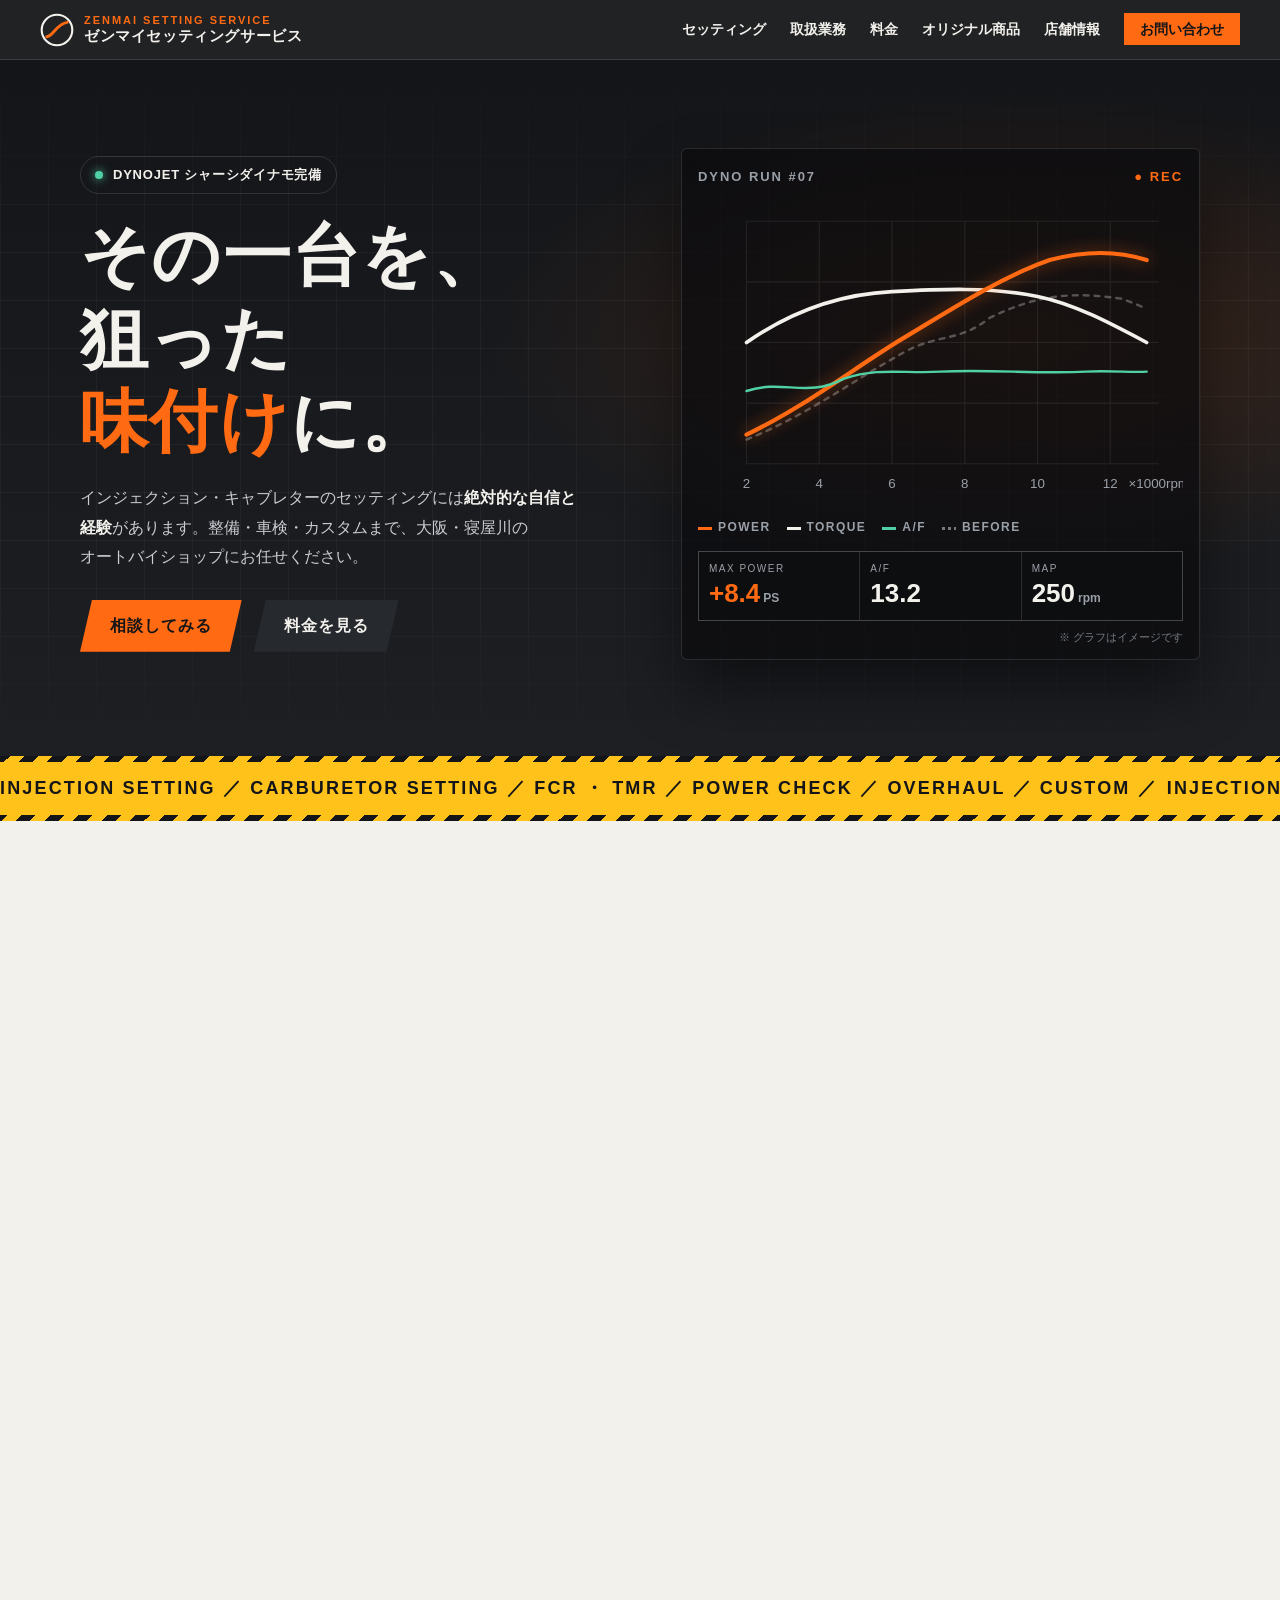
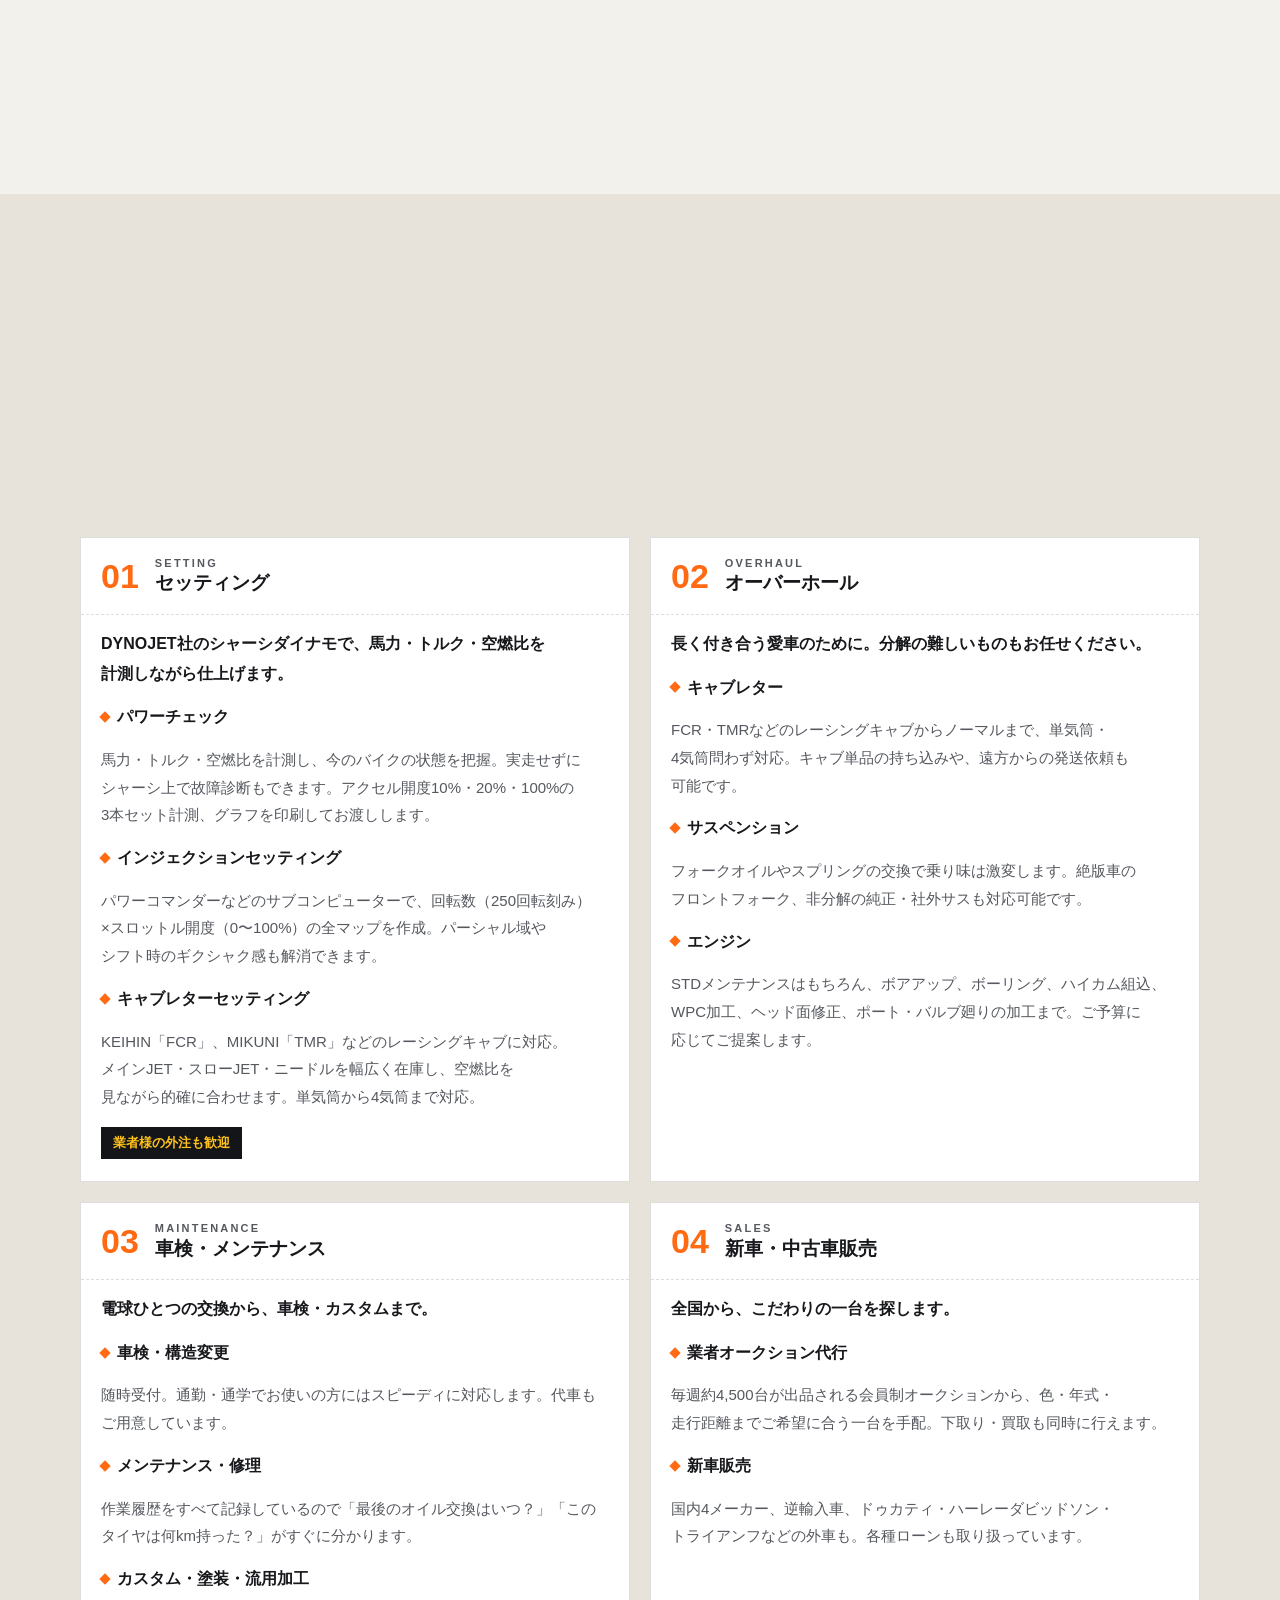
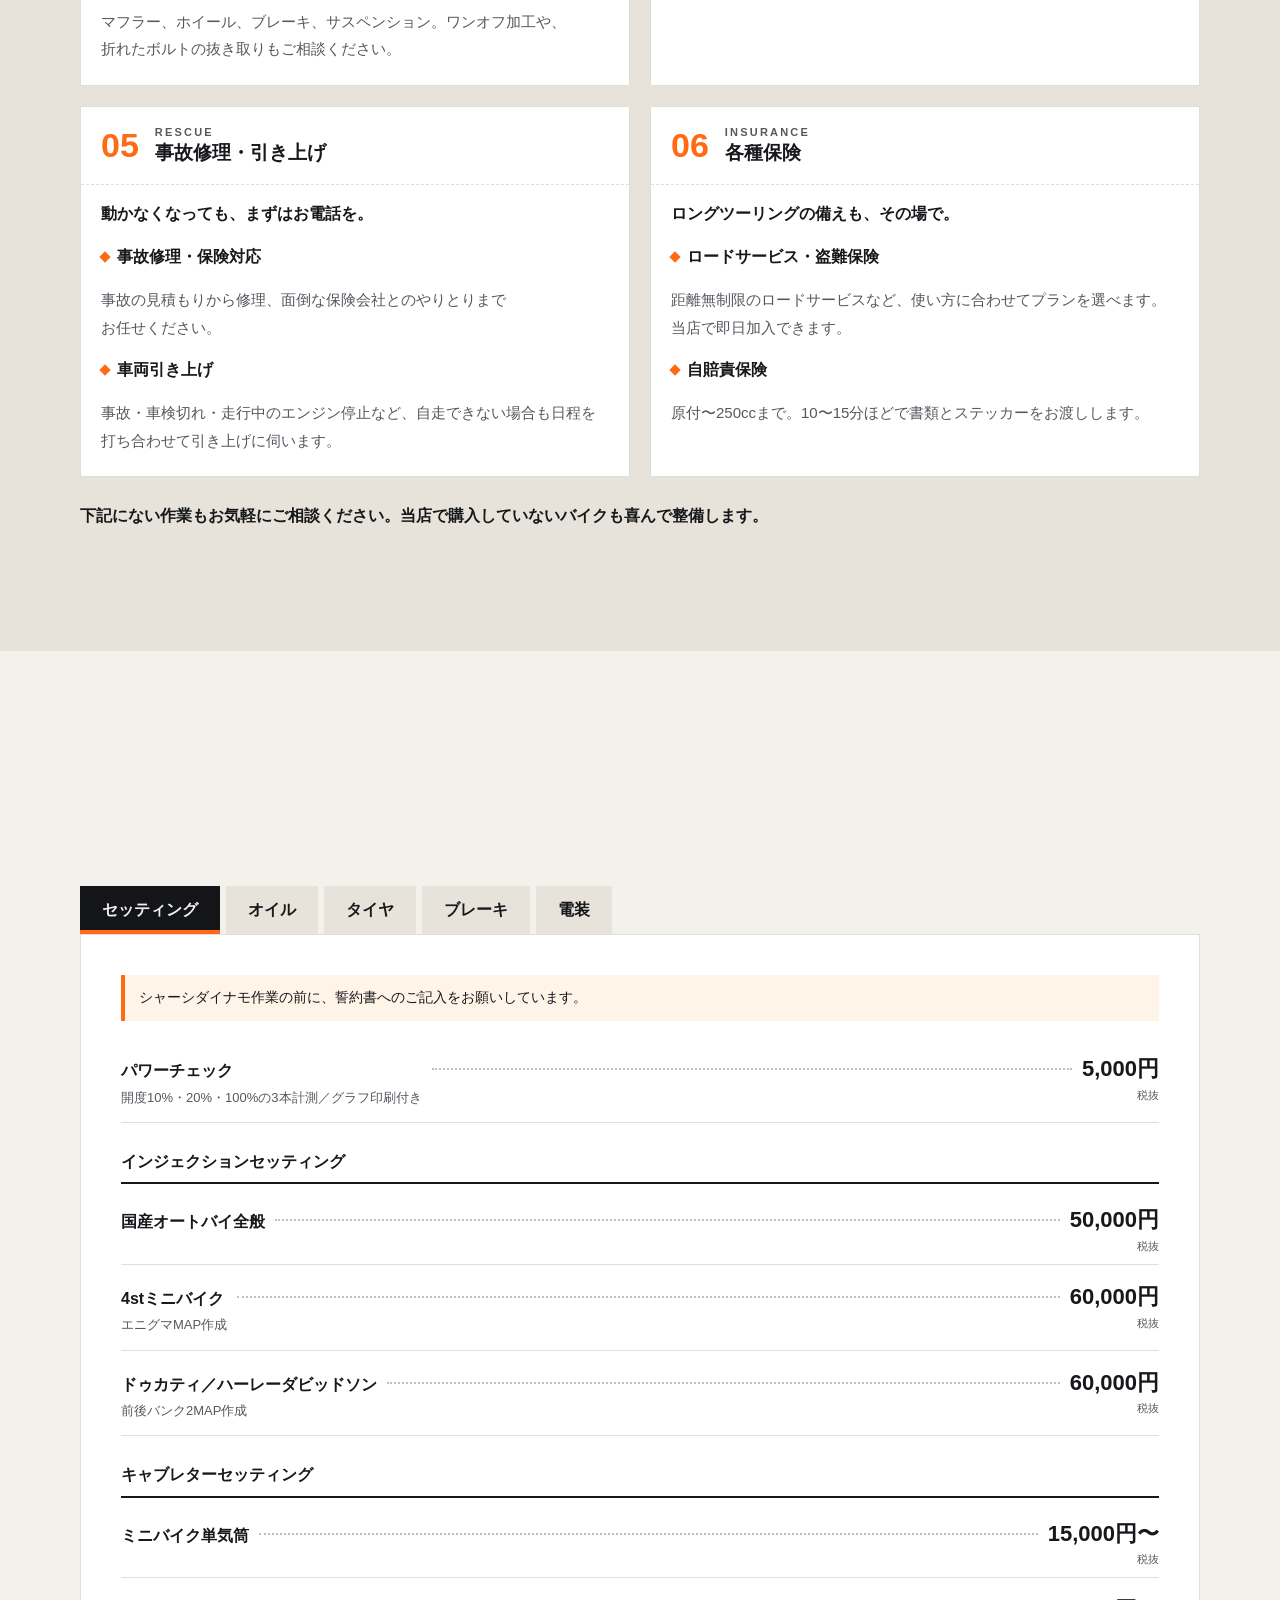
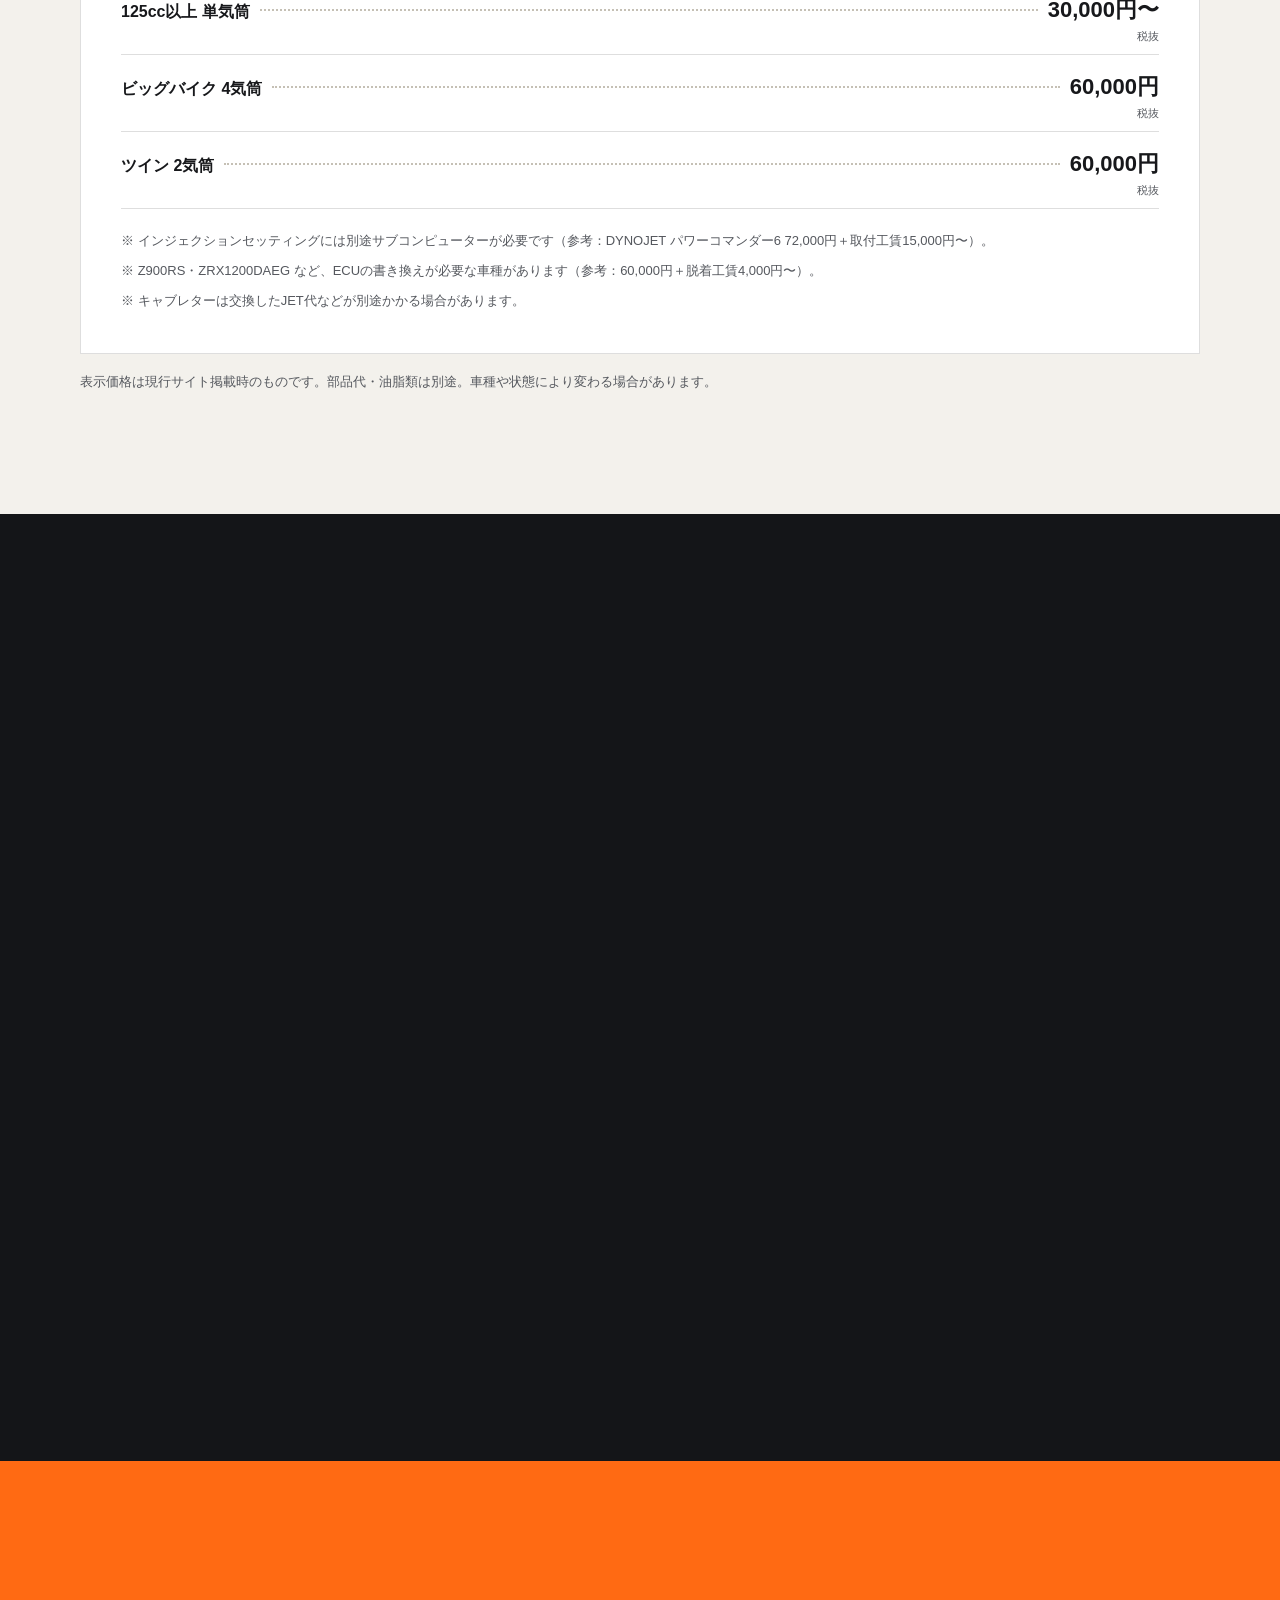
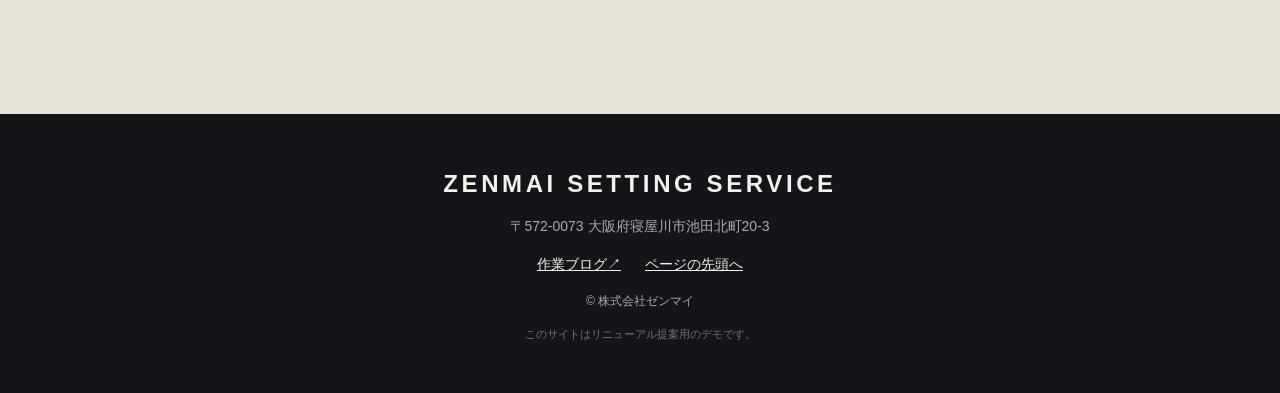
==== bike-setting-service/index.html @ 163850b9 "バイクセッティングサービス（デモ）を公開、Works に追加" ====
<!doctype html>
<html lang="ja">
<head>
<meta charset="utf-8">
<meta name="viewport" content="width=device-width, initial-scale=1, viewport-fit=cover">
<meta http-equiv="Content-Security-Policy" content="default-src 'none'; script-src 'self'; style-src 'self' https://fonts.googleapis.com; font-src https://fonts.gstatic.com; img-src 'self' data:; connect-src 'self'; base-uri 'none'; form-action 'none'">
<meta name="referrer" content="strict-origin-when-cross-origin">
<meta name="robots" content="noindex, nofollow">
<meta name="theme-color" content="#141518">
<title>ゼンマイセッティングサービス｜バイクのセッティング・整備・カスタム</title>
<meta name="description" content="大阪・寝屋川のオートバイショップ。DYNOJETシャーシダイナモ完備、インジェクション・キャブレターセッティングならお任せください。">
<meta property="og:title" content="ゼンマイセッティングサービス">
<meta property="og:description" content="その一台を、狙った味付けに。インジェクション・キャブレターセッティング、整備、カスタム。">
<meta property="og:type" content="website">
<link rel="icon" href="data:image/svg+xml,%3Csvg xmlns='http://www.w3.org/2000/svg' viewBox='0 0 32 32'%3E%3Crect width='32' height='32' rx='6' fill='%23141518'/%3E%3Cpath d='M6 24 C12 23 15 10 26 8' fill='none' stroke='%23ff6a13' stroke-width='3.5' stroke-linecap='round'/%3E%3C/svg%3E">
<link rel="preconnect" href="https://fonts.googleapis.com">
<link rel="preconnect" href="https://fonts.gstatic.com" crossorigin>
<link href="https://fonts.googleapis.com/css2?family=Noto+Sans+JP:wght@400;700;900&family=Saira+Condensed:wght@500;700;800&display=swap" rel="stylesheet">
<link rel="stylesheet" href="css/tokens.css">
<link rel="stylesheet" href="css/style.css">
<script type="module" src="js/app.js"></script>
</head>
<body>

<a class="skip" href="#main">本文へ移動</a>

<nav class="nav" id="nav">
  <a href="#top" class="nav-logo">
    <svg viewBox="0 0 40 40" aria-hidden="true"><circle cx="20" cy="20" r="18" fill="none" stroke="currentColor" stroke-width="2.5"/><path d="M8 28 C16 27 19 13 32 11" fill="none" stroke="#ff6a13" stroke-width="3.5" stroke-linecap="round"/></svg>
    <span><small data-bind="nameEn">ZENMAI SETTING SERVICE</small><b data-bind="name">ゼンマイセッティングサービス</b></span>
  </a>
  <button class="nav-toggle" id="nav-toggle" type="button" aria-label="メニューを開く" aria-expanded="false" aria-controls="nav-menu"><span></span></button>
  <ul id="nav-menu">
    <li><a href="#setting">セッティング</a></li>
    <li><a href="#service">取扱業務</a></li>
    <li><a href="#price">料金</a></li>
    <li><a href="#original">オリジナル商品</a></li>
    <li><a href="#access">店舗情報</a></li>
    <li><a href="#contact" class="nav-cta">お問い合わせ</a></li>
  </ul>
</nav>

<header class="hero" id="top">
  <div class="hero-grid wrap">
    <div class="hero-copy">
      <p class="hero-kicker"><span class="dot" aria-hidden="true"></span>DYNOJET シャーシダイナモ完備</p>
      <h1><span>その一台を、</span><span>狙った<em>味付け</em>に。</span></h1>
      <p class="hero-lead">インジェクション・キャブレターのセッティングには<b>絶対的な自信と経験</b>があります。整備・車検・カスタムまで、<span data-bind="area">大阪・寝屋川</span>のオートバイショップにお任せください。</p>
      <div class="hero-actions">
        <a class="btn btn-primary" href="#contact">相談してみる</a>
        <a class="btn btn-ghost" href="#price">料金を見る</a>
      </div>
    </div>

    <figure class="dyno" aria-label="シャーシダイナモの計測グラフ（イメージ）">
      <div class="dyno-head">
        <span>DYNO RUN #07</span><span class="rec">● REC</span>
      </div>
      <svg viewBox="0 0 400 260" class="dyno-chart" aria-hidden="true">
        <g class="dyno-grid">
          <path d="M40 20 V220 M100 20 V220 M160 20 V220 M220 20 V220 M280 20 V220 M340 20 V220 M40 220 H380 M40 170 H380 M40 120 H380 M40 70 H380 M40 20 H380"/>
        </g>
        <g class="dyno-axis">
          <text x="40" y="240">2</text><text x="100" y="240">4</text><text x="160" y="240">6</text><text x="220" y="240">8</text><text x="280" y="240">10</text><text x="340" y="240">12</text>
          <text x="380" y="240" text-anchor="end">×1000rpm</text>
        </g>
        <path class="curve before" d="M40 200 C90 180 130 150 170 128 C200 112 215 120 240 100 C280 80 310 78 350 84 L370 92"/>
        <path class="curve torque" d="M40 120 C80 92 120 80 160 78 C200 76 240 74 280 82 C310 88 340 104 370 120"/>
        <path class="curve power" d="M40 196 C90 172 130 140 170 116 C210 92 250 66 290 52 C320 44 345 44 370 52"/>
        <path class="curve afr" d="M40 160 C70 150 90 166 120 150 C150 140 170 146 200 144 C240 142 280 146 320 144 C340 143 360 145 370 144"/>
      </svg>
      <figcaption class="dyno-legend">
        <span class="l-power">POWER</span><span class="l-torque">TORQUE</span><span class="l-afr">A/F</span><span class="l-before">BEFORE</span>
      </figcaption>
      <div class="dyno-read">
        <div><small>MAX POWER</small><b>+8.4<i>PS</i></b></div>
        <div><small>A/F</small><b>13.2</b></div>
        <div><small>MAP</small><b>250<i>rpm</i></b></div>
      </div>
      <p class="dyno-cap">※ グラフはイメージです</p>
    </figure>
  </div>
</header>

<div class="ticker" aria-hidden="true">
  <div class="ticker-track">
    <span>INJECTION SETTING ／ CARBURETOR SETTING ／ FCR ・ TMR ／ POWER CHECK ／ OVERHAUL ／ CUSTOM ／ </span><span>INJECTION SETTING ／ CARBURETOR SETTING ／ FCR ・ TMR ／ POWER CHECK ／ OVERHAUL ／ CUSTOM ／ </span>
  </div>
</div>

<main id="main">

<section class="setting" id="setting">
  <div class="wrap">
    <div class="sec-head reveal"><span class="en">SETTING</span><h2>どんな味付けにも、細かく。</h2></div>
    <p class="sec-lead reveal">マフラーを替えた、走る場所が変わった、なんとなく乗りにくい。<br class="pc">そのモヤモヤを、ダイナモで数値にしてから仕上げます。</p>
    <ol class="usecase">
      <li class="reveal"><span class="uc-no">A</span><h3>サーキット走行仕様</h3><p>上までキッチリ回る、攻めたセッティング。走行会デビューの相談も歓迎です。</p></li>
      <li class="reveal"><span class="uc-no">B</span><h3>マイルドな街乗り仕様</h3><p>パーシャル域のギクシャク感やシフト時のショックを抑えて、毎日乗りやすく。</p></li>
      <li class="reveal"><span class="uc-no">C</span><h3>フルエキ装着後の違和感解消</h3><p>燃調が薄いまま走ると水温上昇の原因にも。交換後こそ合わせておきたいポイントです。</p></li>
    </ol>

    <div class="trouble reveal">
      <h3>こんなお悩み、ありませんか？</h3>
      <ul>
        <li>他店で断られてしまった、ややこしい作業</li>
        <li>原因不明の不調で、もう手に負えない</li>
        <li>サーキット走行会に参加してみたい</li>
        <li>ツーリングであちこち旅したい！</li>
      </ul>
      <p>ベテランから初心者、女性ライダーまで丁寧にご説明します。<b>一見さんも二見さんも大歓迎。</b></p>
    </div>
  </div>
</section>

<section class="service" id="service">
  <div class="wrap">
    <div class="sec-head reveal"><span class="en">SERVICE</span><h2>取扱業務</h2></div>
    <p class="sec-lead reveal">タイヤ・オイル・チェーン交換の軽整備から、エンジンオーバーホールまで。<br class="pc">バイクの作業なら、なんでもOK。</p>
    <div data-module="services"></div>
  </div>
</section>

<section class="price" id="price">
  <div class="wrap">
    <div class="sec-head reveal"><span class="en">PRICE</span><h2>料金</h2></div>
    <div data-module="price"></div>
  </div>
</section>

<section class="original" id="original">
  <div class="wrap original-grid">
    <div class="rotor reveal" aria-hidden="true">
      <svg viewBox="0 0 300 300">
        <defs>
          <radialGradient id="disc" cx="50%" cy="50%" r="50%">
            <stop offset=".55" stop-color="#9aa0a8"/><stop offset=".8" stop-color="#d9dde2"/><stop offset="1" stop-color="#7d838b"/>
          </radialGradient>
        </defs>
        <circle cx="150" cy="150" r="140" fill="url(#disc)"/>
        <circle cx="150" cy="150" r="88" fill="#202328" stroke="#3a3e45" stroke-width="2"/>
        <circle cx="150" cy="150" r="30" fill="#141518" stroke="#3a3e45" stroke-width="2"/>
        <g class="pins" fill="#ff6a13" stroke="#141518" stroke-width="2">
          <circle cx="150" cy="56" r="9"/><circle cx="216.5" cy="83.5" r="9"/><circle cx="244" cy="150" r="9"/><circle cx="216.5" cy="216.5" r="9"/>
          <circle cx="150" cy="244" r="9"/><circle cx="83.5" cy="216.5" r="9"/><circle cx="56" cy="150" r="9"/><circle cx="83.5" cy="83.5" r="9"/>
        </g>
        <g fill="#141518" opacity=".55">
          <circle cx="150" cy="96" r="6"/><circle cx="204" cy="150" r="6"/><circle cx="150" cy="204" r="6"/><circle cx="96" cy="150" r="6"/>
        </g>
        <g fill="#2a2d33"><circle cx="253.1" cy="163.6" r="4.2"/><circle cx="272.9" cy="166.2" r="4.2"/><circle cx="249.8" cy="191.3" r="4.2"/><circle cx="268.3" cy="199.0" r="4.2"/><circle cx="232.5" cy="213.3" r="4.2"/><circle cx="248.4" cy="225.5" r="4.2"/><circle cx="215.7" cy="235.7" r="4.2"/><circle cx="227.9" cy="251.5" r="4.2"/><circle cx="189.8" cy="246.1" r="4.2"/><circle cx="197.5" cy="264.6" r="4.2"/><circle cx="164.1" cy="257.1" r="4.2"/><circle cx="166.7" cy="276.9" r="4.2"/><circle cx="136.4" cy="253.1" r="4.2"/><circle cx="133.8" cy="272.9" r="4.2"/><circle cx="108.7" cy="249.8" r="4.2"/><circle cx="101.0" cy="268.3" r="4.2"/><circle cx="86.7" cy="232.5" r="4.2"/><circle cx="74.5" cy="248.4" r="4.2"/><circle cx="64.3" cy="215.7" r="4.2"/><circle cx="48.5" cy="227.9" r="4.2"/><circle cx="53.9" cy="189.8" r="4.2"/><circle cx="35.4" cy="197.5" r="4.2"/><circle cx="42.9" cy="164.1" r="4.2"/><circle cx="23.1" cy="166.7" r="4.2"/><circle cx="46.9" cy="136.4" r="4.2"/><circle cx="27.1" cy="133.8" r="4.2"/><circle cx="50.2" cy="108.7" r="4.2"/><circle cx="31.7" cy="101.0" r="4.2"/><circle cx="67.5" cy="86.7" r="4.2"/><circle cx="51.6" cy="74.5" r="4.2"/><circle cx="84.3" cy="64.3" r="4.2"/><circle cx="72.1" cy="48.5" r="4.2"/><circle cx="110.2" cy="53.9" r="4.2"/><circle cx="102.5" cy="35.4" r="4.2"/><circle cx="135.9" cy="42.9" r="4.2"/><circle cx="133.3" cy="23.1" r="4.2"/><circle cx="163.6" cy="46.9" r="4.2"/><circle cx="166.2" cy="27.1" r="4.2"/><circle cx="191.3" cy="50.2" r="4.2"/><circle cx="199.0" cy="31.7" r="4.2"/><circle cx="213.3" cy="67.5" r="4.2"/><circle cx="225.5" cy="51.6" r="4.2"/><circle cx="235.7" cy="84.3" r="4.2"/><circle cx="251.5" cy="72.1" r="4.2"/><circle cx="246.1" cy="110.2" r="4.2"/><circle cx="264.6" cy="102.5" r="4.2"/><circle cx="257.1" cy="135.9" r="4.2"/><circle cx="276.9" cy="133.3" r="4.2"/></g>
        <g stroke="#6f757d" stroke-width="2.5" fill="none" stroke-linecap="round" opacity=".8"><path d="M150 14 q14 12 10 28" transform="rotate(0 150 150)"/><path d="M150 14 q14 12 10 28" transform="rotate(30 150 150)"/><path d="M150 14 q14 12 10 28" transform="rotate(60 150 150)"/><path d="M150 14 q14 12 10 28" transform="rotate(90 150 150)"/><path d="M150 14 q14 12 10 28" transform="rotate(120 150 150)"/><path d="M150 14 q14 12 10 28" transform="rotate(150 150 150)"/><path d="M150 14 q14 12 10 28" transform="rotate(180 150 150)"/><path d="M150 14 q14 12 10 28" transform="rotate(210 150 150)"/><path d="M150 14 q14 12 10 28" transform="rotate(240 150 150)"/><path d="M150 14 q14 12 10 28" transform="rotate(270 150 150)"/><path d="M150 14 q14 12 10 28" transform="rotate(300 150 150)"/><path d="M150 14 q14 12 10 28" transform="rotate(330 150 150)"/></g>
      </svg>
    </div>
    <div class="original-text reveal">
      <div class="sec-head left"><span class="en">ORIGINAL</span><h2>オリジナル商品</h2></div>
      <h3>サンスター プレミアムレーシング<br>ディスクローター × ゼンマイ</h3>
      <p>大人気のサンスター プレミアムレーシングディスクのフローティングピンに、当店のロゴをデザインしたオリジナル仕様。足元のおしゃれにワンポイントいかがですか。</p>
      <dl class="spec spec-compact">
        <div><dt>仕様</dt><dd>ホール＆スリット／320φ／インナーMタイプ／セミフローティング／5mm厚</dd></div>
        <div><dt>価格</dt><dd><b class="num">46,500円</b><small>税抜／1枚・ピン：ブラック（白文字 or 赤文字）</small></dd></div>
        <div><dt>カラー</dt><dd>レッド・ゴールド・グリーン（白文字）は＋3,000円（税抜）／1枚</dd></div>
        <div><dt>対応車種</dt><dd>ZRX1200R／ゼファー1100／ゼファー750／GPZ900R（320φ・310φ）、ZRX1200DAEG（310φ）</dd></div>
      </dl>
      <p class="small">その他の車種・カラーも製作可能です。当店はサンスター販売元「国美コマース」様の正規代理店です。</p>
    </div>
  </div>
</section>

<section class="stock">
  <div class="wrap stock-inner reveal">
    <div>
      <span class="en">BIKES FOR SALE</span>
      <h2>販売車両</h2>
      <p>在庫車両はGooBikeに掲載しています。業者オークション代行で、全国からお探しすることもできます。</p>
    </div>
    <a class="btn btn-primary" data-bind-href="stockUrl" href="https://www.goobike.com/shop/client_8710031/showroom.html" target="_blank" rel="noopener">在庫車両を見る<span class="ext" aria-label="（別サイト）">↗</span></a>
  </div>
</section>

<section class="contact" id="contact">
  <div class="wrap">
    <div class="sec-head reveal"><span class="en">CONTACT</span><h2>お問い合わせ</h2></div>
    <p class="sec-lead reveal">お急ぎの方はお電話がスムーズです。<br class="pc">LINEならそのまま内容を送っていただいてOKです。</p>
    <div class="contact-grid">
      <a class="contact-card tel reveal" data-bind-href="tel" href="tel:0728132007">
        <span class="cc-label">電話で相談</span>
        <b class="num" data-bind="tel">072-813-2007</b>
        <span class="cc-sub"><span data-bind="hours">11:00 – 20:00</span>／<span data-bind="holiday">毎週木曜日</span>定休</span>
      </a>
      <a class="contact-card line reveal" data-bind-href="lineUrl" href="https://line.me/R/ti/p/@ruj8346n" target="_blank" rel="noopener">
        <span class="cc-label">LINEで相談</span>
        <b class="num" data-bind="lineId">@ruj8346n</b>
        <span class="cc-sub">友だち追加してメッセージを送信</span>
      </a>
    </div>
    <p class="contact-note reveal">※ 車両の引き上げやダイナモ運転中など、電話に出られないことがあります。お手数ですが時間をおいて再度おかけいただくか、LINEでご連絡ください。</p>
  </div>
</section>

<section class="access" id="access">
  <div class="wrap access-grid">
    <div class="reveal">
      <div class="sec-head left"><span class="en">ACCESS</span><h2>店舗情報</h2></div>
      <div data-module="access"></div>
    </div>
    <a class="map reveal" data-bind-href="mapUrl" href="https://www.google.com/maps/search/?api=1&amp;query=34.7802021,135.6144312" target="_blank" rel="noopener">
      <svg viewBox="0 0 400 300" aria-hidden="true" preserveAspectRatio="xMidYMid slice">
        <rect width="400" height="300" fill="#1d1f23"/>
        <g stroke="#2c2f35" stroke-width="14" fill="none">
          <path d="M-10 90 H410"/><path d="M-10 210 H410"/><path d="M120 -10 V310"/><path d="M300 -10 V310"/>
        </g>
        <path d="M-10 260 C120 230 220 120 410 60" stroke="#3a3e45" stroke-width="22" fill="none"/>
        <g transform="translate(205 150)">
          <circle r="30" fill="#ff6a13" opacity=".18"/>
          <path d="M0 -26 C-14 -26 -22 -16 -22 -4 C-22 12 0 30 0 30 C0 30 22 12 22 -4 C22 -16 14 -26 0 -26 Z" fill="#ff6a13"/>
          <circle cy="-5" r="8" fill="#141518"/>
        </g>
      </svg>
      <span class="map-label">Googleマップで開く<span class="ext" aria-hidden="true">↗</span></span>
    </a>
  </div>
</section>

</main>

<footer>
  <div class="foot-logo" data-bind="nameEn">ZENMAI SETTING SERVICE</div>
  <p><span data-bind="zip">〒572-0073</span> <span data-bind="address">大阪府寝屋川市池田北町20-3</span></p>
  <p class="foot-links"><a data-bind-href="blogUrl" href="http://zenmaiss.blog.fc2.com/" target="_blank" rel="noopener">作業ブログ↗</a><a href="#top">ページの先頭へ</a></p>
  <p class="copy">© <span data-bind="company">株式会社ゼンマイ</span></p>
  <p class="demo">このサイトはリニューアル提案用のデモです。</p>
</footer>

<div class="callbar" aria-label="すぐに連絡">
  <a data-bind-href="tel" href="tel:0728132007"><svg viewBox="0 0 24 24" aria-hidden="true"><path d="M6.6 10.8a15.2 15.2 0 0 0 6.6 6.6l2.2-2.2c.3-.3.7-.4 1-.2 1.1.4 2.3.6 3.6.6.6 0 1 .4 1 1V20c0 .6-.4 1-1 1A17 17 0 0 1 3 4c0-.6.4-1 1-1h3.5c.6 0 1 .4 1 1 0 1.3.2 2.5.6 3.6.1.3 0 .7-.2 1l-2.3 2.2z"/></svg>電話</a>
  <a data-bind-href="lineUrl" href="https://line.me/R/ti/p/@ruj8346n" target="_blank" rel="noopener"><svg viewBox="0 0 24 24" aria-hidden="true"><path d="M12 3C6.5 3 2 6.6 2 11c0 3.9 3.5 7.2 8.3 7.9.3.1.8.2.9.5.1.3.1.7 0 1l-.1.9c0 .3-.2 1 .9.5 1.1-.5 5.9-3.5 8-6C21.3 14.2 22 12.7 22 11c0-4.4-4.5-8-10-8z"/></svg>LINE</a>
  <a href="#access"><svg viewBox="0 0 24 24" aria-hidden="true"><path d="M12 2a7 7 0 0 0-7 7c0 5.2 7 13 7 13s7-7.8 7-13a7 7 0 0 0-7-7zm0 9.5a2.5 2.5 0 1 1 0-5 2.5 2.5 0 0 1 0 5z"/></svg>アクセス</a>
</div>

<noscript><link rel="stylesheet" href="css/noscript.css"><p class="noscript">取扱業務・料金・店舗情報の表示には JavaScript を有効にしてください。お問い合わせは 072-813-2007 まで。</p></noscript>
</body>
</html>
---- bike-setting-service/css/tokens.css ----
/* 色・フォントの定義。ここを変えるだけで全体の雰囲気を差し替えられる。 */
:root {
  --asphalt: #141518;    /* 背景（濃） */
  --steel: #1d1f23;
  --steel-2: #26292e;
  --steel-3: #34383e;
  --chrome: #9aa0a8;
  --paper: #f3f1ec;      /* 背景（淡） */
  --paper-2: #e7e3da;
  --ink: #17181b;
  --ink-soft: #55585e;
  --orange: #ff6a13;     /* シグナルオレンジ */
  --orange-deep: #d9500a;
  --yellow: #ffc21a;     /* ハザード */
  --afr: #4fd1a5;        /* 空燃比の線 */
  --line-green: #06c755;
  --line: rgba(255, 255, 255, .12);
  --line-dark: rgba(23, 24, 27, .14);

  --display: "Saira Condensed", "Noto Sans JP", sans-serif;
  --sans: "Noto Sans JP", "Hiragino Sans", "Yu Gothic", sans-serif;

  --gutter: clamp(16px, 4vw, 40px);
  --nav-h: 60px;
  --callbar-h: 64px;
}
---- bike-setting-service/css/style.css ----
/* ========== base ========== */
*, *::before, *::after { box-sizing: border-box; margin: 0; padding: 0; }
[hidden] { display: none !important; }
html { scroll-behavior: smooth; scroll-padding-top: calc(var(--nav-h) + 8px); -webkit-text-size-adjust: 100%; }
body {
  background: var(--paper);
  color: var(--ink);
  font-family: var(--sans);
  font-size: 16px;
  line-height: 1.85;
  word-break: auto-phrase;
  overflow-wrap: anywhere;
  -webkit-font-smoothing: antialiased;
  overflow-x: hidden;
}
a { color: inherit; }
svg { display: block; max-width: 100%; }
ul, ol { list-style: none; }
.wrap { max-width: 1120px; margin: 0 auto; }
section { padding: clamp(72px, 10vw, 120px) var(--gutter); }
.num { font-family: var(--display); font-weight: 700; letter-spacing: .02em; }
.small { font-size: 13px; color: var(--ink-soft); }
.ext { margin-left: 4px; font-size: .85em; }
br.pc { display: none; }
@media (min-width: 768px) { br.pc { display: inline; } }

.skip {
  position: absolute; left: 8px; top: -60px; z-index: 100;
  padding: 8px 14px; background: var(--orange); color: var(--asphalt); font-weight: 700;
}
.skip:focus { top: 8px; }
:focus-visible { outline: 3px solid var(--orange); outline-offset: 3px; }

.sec-head { margin-bottom: 20px; }
.sec-head .en {
  display: inline-flex; align-items: center; gap: 10px;
  font-family: var(--display); font-weight: 700; font-size: 15px; letter-spacing: .25em; color: var(--orange);
}
.sec-head .en::before { content: ""; width: 28px; height: 3px; background: currentColor; }
.sec-head h2 {
  margin-top: 6px;
  font-weight: 900; font-size: clamp(26px, 4.6vw, 42px); line-height: 1.35; letter-spacing: .04em;
}
.sec-lead { max-width: 640px; margin-bottom: clamp(32px, 5vw, 48px); color: var(--ink-soft); }

.btn {
  display: inline-flex; align-items: center; justify-content: center; gap: 6px;
  min-height: 52px; padding: 0 28px;
  font-weight: 700; letter-spacing: .06em; text-decoration: none;
  border: 2px solid transparent;
  clip-path: polygon(12px 0, 100% 0, calc(100% - 12px) 100%, 0 100%);
  transition: background .2s, color .2s, transform .2s;
}
.btn:active { transform: translateY(1px); }
.btn-primary { background: var(--orange); color: var(--asphalt); }
.btn-primary:hover { background: var(--yellow); }
.btn-ghost { background: var(--steel-2); color: var(--paper); }
.btn-ghost:hover { background: var(--steel-3); }

.reveal { opacity: 0; transform: translateY(20px); transition: opacity .7s ease, transform .7s ease; }
.reveal.in { opacity: 1; transform: none; }

/* ========== nav ========== */
.nav {
  position: sticky; top: 0; z-index: 50;
  display: flex; align-items: center; justify-content: space-between; gap: 16px;
  height: var(--nav-h); padding: 0 var(--gutter);
  background: rgba(20, 21, 24, .94); color: var(--paper);
  backdrop-filter: blur(8px);
  border-bottom: 1px solid var(--line);
  transition: box-shadow .3s;
}
.nav.scrolled { box-shadow: 0 6px 20px rgba(0, 0, 0, .35); }
.nav-logo { display: flex; align-items: center; gap: 10px; min-width: 0; text-decoration: none; }
.nav-logo svg { flex: none; width: 34px; height: 34px; }
.nav-logo span { display: flex; flex-direction: column; line-height: 1.2; min-width: 0; }
.nav-logo small { font-family: var(--display); font-weight: 700; font-size: 11px; letter-spacing: .18em; color: var(--orange); }
.nav-logo b { font-size: 15px; font-weight: 900; letter-spacing: .04em; white-space: nowrap; overflow: hidden; text-overflow: ellipsis; }
.nav ul { display: flex; align-items: center; gap: 24px; font-size: 14px; font-weight: 700; }
.nav ul a { text-decoration: none; transition: color .2s; }
.nav ul a:hover { color: var(--orange); }
.nav ul a.nav-cta { padding: 8px 16px; background: var(--orange); color: var(--asphalt); }
.nav ul a.nav-cta:hover { background: var(--yellow); color: var(--asphalt); }
.nav-toggle {
  display: none; position: relative; flex: none; width: 44px; height: 44px; margin-right: -10px;
  background: none; border: 0; cursor: pointer;
}
.nav-toggle span, .nav-toggle span::before, .nav-toggle span::after {
  position: absolute; left: 11px; width: 22px; height: 2px; background: var(--paper);
  transition: transform .25s, background .25s;
}
.nav-toggle span { top: 21px; }
.nav-toggle span::before, .nav-toggle span::after { content: ""; left: 0; }
.nav-toggle span::before { top: -7px; }
.nav-toggle span::after { top: 7px; }
.nav.open .nav-toggle span { background: transparent; }
.nav.open .nav-toggle span::before { transform: translateY(7px) rotate(45deg); }
.nav.open .nav-toggle span::after { transform: translateY(-7px) rotate(-45deg); }

@media (max-width: 959px) {
  .nav-toggle { display: block; }
  .nav ul {
    position: fixed; top: var(--nav-h); left: 0; right: 0;
    flex-direction: column; align-items: stretch; gap: 0;
    padding: 8px var(--gutter) 24px;
    background: var(--asphalt); border-bottom: 3px solid var(--orange);
    font-size: 16px;
    transform: translateY(-8px); opacity: 0; visibility: hidden;
    transition: opacity .2s, transform .2s, visibility .2s;
  }
  .nav.open ul { transform: none; opacity: 1; visibility: visible; }
  .nav ul li { border-bottom: 1px solid var(--line); }
  .nav ul a { display: block; padding: 14px 4px; }
  .nav ul li:last-child { border: 0; margin-top: 16px; }
  .nav ul a.nav-cta { text-align: center; padding: 14px; }
}

/* ========== hero ========== */
.hero {
  position: relative; overflow: hidden;
  padding: clamp(40px, 7vw, 88px) var(--gutter) clamp(56px, 8vw, 96px);
  background:
    radial-gradient(ellipse 60% 50% at 80% 40%, rgba(255, 106, 19, .16), transparent 70%),
    linear-gradient(var(--asphalt), var(--steel));
  color: var(--paper);
}
.hero::before {
  content: ""; position: absolute; inset: 0; pointer-events: none;
  background-image: linear-gradient(var(--line) 1px, transparent 1px), linear-gradient(90deg, var(--line) 1px, transparent 1px);
  background-size: 48px 48px; opacity: .35;
  mask-image: linear-gradient(transparent, #000 30%, #000 70%, transparent);
}
.hero-grid { position: relative; display: grid; gap: 40px; align-items: center; }
@media (min-width: 960px) { .hero-grid { grid-template-columns: 1.05fr 1fr; gap: 56px; } }

.hero-kicker {
  display: inline-flex; align-items: center; gap: 10px;
  padding: 6px 14px; border: 1px solid var(--line); border-radius: 99px;
  font-size: 13px; font-weight: 700; letter-spacing: .06em;
}
.hero-kicker .dot { width: 8px; height: 8px; border-radius: 50%; background: var(--afr); box-shadow: 0 0 10px var(--afr); animation: blink 1.6s infinite; }
@keyframes blink { 50% { opacity: .3; } }
.hero h1 {
  margin: 20px 0 20px;
  font-weight: 900; font-size: clamp(36px, 8.4vw, 68px); line-height: 1.22; letter-spacing: .02em;
}
.hero h1 span { display: block; }
.hero h1 em { font-style: normal; color: var(--orange); }
.hero-lead { max-width: 520px; color: #c9ccd1; }
.hero-lead b { color: var(--paper); }
.hero-actions { display: flex; flex-wrap: wrap; gap: 12px; margin-top: 28px; }

.dyno {
  padding: 16px 16px 12px;
  background: rgba(10, 11, 13, .7);
  border: 1px solid var(--line); border-radius: 6px;
  box-shadow: 0 30px 60px rgba(0, 0, 0, .45);
  font-family: var(--display);
}
.dyno-head { display: flex; justify-content: space-between; font-weight: 700; font-size: 13px; letter-spacing: .15em; color: var(--chrome); }
.dyno-head .rec { color: var(--orange); animation: blink 1.2s infinite; }
.dyno-chart { width: 100%; margin-top: 8px; }
.dyno-grid path { stroke: rgba(255, 255, 255, .08); stroke-width: 1; fill: none; }
.dyno-axis text { fill: var(--chrome); font-size: 11px; font-family: var(--display); text-anchor: middle; }
.curve { fill: none; stroke-width: 3; stroke-linecap: round; stroke-dasharray: 600; stroke-dashoffset: 600; animation: draw 2.4s cubic-bezier(.4, 0, .2, 1) forwards; }
.curve.before { stroke: rgba(255, 255, 255, .28); stroke-width: 2; stroke-dasharray: 4 5; stroke-dashoffset: 0; animation: none; }
.curve.power { stroke: var(--orange); stroke-width: 3.5; filter: drop-shadow(0 0 6px rgba(255, 106, 19, .6)); animation-delay: .3s; }
.curve.torque { stroke: var(--paper); animation-delay: .6s; }
.curve.afr { stroke: var(--afr); stroke-width: 2; animation-delay: .9s; }
@keyframes draw { to { stroke-dashoffset: 0; } }
.dyno-legend { display: flex; flex-wrap: wrap; gap: 6px 16px; margin-top: 4px; font-size: 12px; font-weight: 700; letter-spacing: .12em; color: var(--chrome); }
.dyno-legend span::before { content: ""; display: inline-block; width: 14px; height: 3px; margin-right: 6px; vertical-align: middle; }
.l-power::before { background: var(--orange); }
.l-torque::before { background: var(--paper); }
.l-afr::before { background: var(--afr); }
.l-before::before { background: repeating-linear-gradient(90deg, #777 0 3px, transparent 3px 6px); }
.dyno-read { display: grid; grid-template-columns: repeat(3, 1fr); gap: 1px; margin-top: 12px; background: var(--line); border: 1px solid var(--line); }
.dyno-read div { padding: 8px 10px; background: #0d0e10; }
.dyno-read small { display: block; font-size: 10px; letter-spacing: .15em; color: var(--chrome); }
.dyno-read b { font-size: clamp(20px, 5vw, 26px); line-height: 1.2; color: var(--paper); }
.dyno-read div:first-child b { color: var(--orange); }
.dyno-read i { margin-left: 3px; font-style: normal; font-size: 12px; color: var(--chrome); }
.dyno-cap { margin-top: 6px; font-family: var(--sans); font-size: 11px; color: #777b82; text-align: right; }

/* ========== ticker ========== */
.ticker {
  overflow: hidden; padding: 10px 0;
  background: var(--yellow); color: var(--asphalt);
  border-block: 6px solid transparent;
  border-image: repeating-linear-gradient(-45deg, var(--asphalt) 0 10px, var(--yellow) 10px 20px) 6;
  font-family: var(--display); font-weight: 800; font-size: 18px; letter-spacing: .12em; white-space: nowrap;
}
.ticker-track { display: inline-flex; animation: ticker 30s linear infinite; }
.ticker-track span { padding-right: .5em; }
@keyframes ticker { to { transform: translateX(-50%); } }

/* ========== setting ========== */
.usecase { display: grid; gap: 16px; counter-reset: uc; }
@media (min-width: 768px) { .usecase { grid-template-columns: repeat(3, 1fr); gap: 20px; } }
.usecase li {
  position: relative; padding: 28px 24px 24px;
  background: #fff; border: 1px solid var(--line-dark); border-top: 4px solid var(--orange);
}
.uc-no {
  position: absolute; top: 12px; right: 18px;
  font-family: var(--display); font-weight: 800; font-size: 44px; line-height: 1; color: var(--paper-2);
}
.usecase h3 { position: relative; font-size: 19px; font-weight: 900; margin-bottom: 8px; }
.usecase p { position: relative; font-size: 15px; color: var(--ink-soft); }

.trouble {
  margin-top: clamp(32px, 6vw, 56px); padding: clamp(24px, 4vw, 40px);
  background: var(--asphalt); color: var(--paper);
  clip-path: polygon(0 0, 100% 0, 100% calc(100% - 20px), calc(100% - 20px) 100%, 0 100%);
}
.trouble h3 { font-size: clamp(19px, 3vw, 24px); font-weight: 900; margin-bottom: 16px; }
.trouble ul { display: grid; gap: 10px; margin-bottom: 20px; }
@media (min-width: 768px) { .trouble ul { grid-template-columns: 1fr 1fr; } }
.trouble li { position: relative; padding: 10px 14px 10px 40px; background: var(--steel-2); font-weight: 700; }
.trouble li::before {
  content: ""; position: absolute; left: 14px; top: 50%; width: 14px; height: 8px; margin-top: -6px;
  border-left: 3px solid var(--orange); border-bottom: 3px solid var(--orange); transform: rotate(-45deg);
}
.trouble p { color: #c9ccd1; }
.trouble p b { color: var(--yellow); }

/* ========== service ========== */
.service { background: var(--paper-2); }
.svc-grid { display: grid; gap: 12px; }
@media (min-width: 900px) { .svc-grid { grid-template-columns: repeat(2, 1fr); gap: 20px; } }
.svc { background: #fff; border: 1px solid var(--line-dark); }
.svc summary {
  display: flex; align-items: center; gap: 16px;
  padding: 18px 20px; cursor: pointer; list-style: none;
}
.svc summary::-webkit-details-marker { display: none; }
.svc-no { font-family: var(--display); font-weight: 800; font-size: 34px; line-height: 1; color: var(--orange); }
.svc-title { flex: 1; font-size: 19px; font-weight: 900; line-height: 1.35; }
.svc-title small { display: block; font-family: var(--display); font-weight: 700; font-size: 11px; letter-spacing: .2em; color: var(--ink-soft); }
.svc-icon { position: relative; flex: none; width: 28px; height: 28px; border: 2px solid var(--ink); border-radius: 50%; }
.svc-icon::before, .svc-icon::after { content: ""; position: absolute; left: 50%; top: 50%; width: 12px; height: 2px; margin: -1px 0 0 -6px; background: var(--ink); transition: transform .2s; }
.svc-icon::after { transform: rotate(90deg); }
.svc[open] .svc-icon::after { transform: rotate(0); }
.svc-body { padding: 0 20px 22px; border-top: 1px dashed var(--line-dark); }
.svc-lead { padding: 14px 0; font-weight: 700; }
.svc-body dl { display: grid; gap: 14px; }
.svc-body dt { display: flex; align-items: center; gap: 8px; font-weight: 900; }
.svc-body dt::before { content: ""; width: 8px; height: 8px; background: var(--orange); transform: rotate(45deg); }
.svc-body dd { font-size: 15px; color: var(--ink-soft); }
.svc-tag { display: inline-block; margin-top: 16px; padding: 4px 12px; background: var(--asphalt); color: var(--yellow); font-size: 13px; font-weight: 700; }
.svc-note { margin-top: 24px; font-weight: 700; }
@media (min-width: 900px) {
  .svc summary { cursor: default; pointer-events: none; }
  .svc-icon { display: none; }
}

/* ========== price ========== */
.price-tabs {
  display: flex; gap: 6px; overflow-x: auto; scrollbar-width: none;
  margin: 0 calc(var(--gutter) * -1); padding: 0 var(--gutter);
  scroll-snap-type: x proximity;
}
.price-tabs::-webkit-scrollbar { display: none; }
@media (min-width: 768px) { .price-tabs { margin: 0; padding: 0; } }
.price-tabs button {
  flex: none; min-height: 48px; padding: 0 22px;
  background: var(--paper-2); color: var(--ink); border: 0;
  font: inherit; font-weight: 700; cursor: pointer; scroll-snap-align: start;
  transition: background .2s;
}
.price-tabs button:hover { background: #dcd6ca; }
.price-tabs button[aria-selected="true"] { background: var(--asphalt); color: var(--paper); box-shadow: inset 0 -4px 0 var(--orange); }
.price-box { padding: clamp(20px, 4vw, 40px); background: #fff; border: 1px solid var(--line-dark); }
.price-lead { margin-bottom: 16px; padding: 10px 14px; background: #fff4e8; border-left: 4px solid var(--orange); font-size: 14px; }
.price-group {
  margin: 24px 0 4px; padding-bottom: 6px;
  font-weight: 900; border-bottom: 2px solid var(--ink);
}
.price-group:first-child { margin-top: 0; }
.price-row { display: flex; align-items: baseline; gap: 10px; padding: 12px 0; border-bottom: 1px solid var(--line-dark); }
.price-name { font-weight: 700; }
.price-name small { display: block; font-weight: 400; font-size: 13px; color: var(--ink-soft); }
.price-dots { flex: 1; min-width: 16px; border-bottom: 2px dotted #c5c0b5; transform: translateY(-6px); }
.price-val { flex: none; font-family: var(--display); font-weight: 700; font-size: 22px; text-align: right; white-space: nowrap; }
.price-val small { display: block; font-family: var(--sans); font-weight: 400; font-size: 11px; color: var(--ink-soft); line-height: 1; }
.price-notes { margin-top: 20px; display: grid; gap: 6px; font-size: 13px; color: var(--ink-soft); }
.price-notes li { padding-left: 1.2em; text-indent: -1.2em; }
.price-notes li::before { content: "※ "; }
.price-note { margin-top: 16px; font-size: 13px; color: var(--ink-soft); }
@media (max-width: 479px) {
  .price-row { flex-wrap: wrap; }
  .price-dots { display: none; }
  .price-name { flex: 1 1 60%; }
}

/* ========== original ========== */
.original { background: var(--asphalt); color: var(--paper); overflow: hidden; }
.original-grid { display: grid; gap: 40px; align-items: center; }
@media (min-width: 900px) { .original-grid { grid-template-columns: 1fr 1.2fr; gap: 64px; } }
.rotor { max-width: 380px; width: 80%; margin: 0 auto; filter: drop-shadow(0 30px 40px rgba(0, 0, 0, .6)); }
.rotor svg { animation: spin 24s linear infinite; }
@keyframes spin { to { transform: rotate(360deg); } }
.original h3 { font-size: clamp(20px, 3.4vw, 26px); font-weight: 900; line-height: 1.5; margin-bottom: 14px; }
.original p { color: #c9ccd1; }
.original .small { margin-top: 16px; color: #8e9298; }
.spec { display: grid; }
.spec > div { display: grid; grid-template-columns: 6.5em 1fr; gap: 12px; padding: 14px 0; border-bottom: 1px solid var(--line-dark); }
.spec dt { font-weight: 900; }
.spec dd small { display: block; font-size: 13px; color: var(--ink-soft); }
.spec-compact { margin-top: 20px; font-size: 15px; }
.original .spec > div { border-color: var(--line); }
.original .spec dt { color: var(--orange); }
.original .spec dd small { color: #8e9298; }
.original .spec .num { font-size: 26px; color: var(--paper); }

/* ========== stock ========== */
.stock { padding-block: clamp(48px, 7vw, 72px); background: var(--orange); color: var(--asphalt); }
.stock-inner { display: grid; gap: 24px; align-items: center; }
@media (min-width: 768px) { .stock-inner { grid-template-columns: 1fr auto; gap: 40px; } }
.stock .en { font-family: var(--display); font-weight: 800; letter-spacing: .25em; font-size: 14px; }
.stock h2 { font-size: clamp(26px, 4vw, 36px); font-weight: 900; line-height: 1.3; margin-bottom: 8px; }
.stock .btn-primary { background: var(--asphalt); color: var(--paper); }
.stock .btn-primary:hover { background: var(--steel-3); }

/* ========== contact ========== */
.contact-grid { display: grid; gap: 16px; }
@media (min-width: 768px) { .contact-grid { grid-template-columns: 1fr 1fr; gap: 20px; } }
.contact-card {
  position: relative; display: flex; flex-direction: column; gap: 4px;
  padding: 24px 24px 22px; text-decoration: none;
  background: var(--asphalt); color: var(--paper);
  border-left: 6px solid var(--orange);
  transition: transform .2s, box-shadow .2s;
}
.contact-card::after { content: "→"; position: absolute; right: 22px; top: 50%; transform: translateY(-50%); font-size: 24px; transition: transform .2s; }
.contact-card:hover { transform: translateY(-2px); box-shadow: 0 12px 24px rgba(0, 0, 0, .18); }
.contact-card:hover::after { transform: translate(4px, -50%); }
.contact-card.line { border-color: var(--line-green); }
.cc-label { font-size: 14px; font-weight: 700; color: var(--chrome); }
.contact-card b { font-size: clamp(32px, 7vw, 44px); line-height: 1.1; }
.contact-card.tel b { color: var(--orange); }
.contact-card.line b { color: var(--line-green); }
.cc-sub { font-size: 13px; color: #a7abb1; }
.contact-note { margin-top: 20px; font-size: 14px; color: var(--ink-soft); }

/* ========== access ========== */
.access { background: var(--paper-2); }
.access-grid { display: grid; gap: 32px; }
@media (min-width: 900px) { .access-grid { grid-template-columns: 1.1fr 1fr; gap: 56px; align-items: start; } }
.access .spec dd a { color: var(--orange-deep); font-weight: 700; }
.access .spec dd small { margin-top: 2px; }
.map { position: relative; display: block; overflow: hidden; aspect-ratio: 4 / 3; text-decoration: none; background: var(--steel); }
.map svg { width: 100%; height: 100%; transition: transform .4s; }
.map:hover svg { transform: scale(1.04); }
.map-label {
  position: absolute; left: 16px; right: 16px; bottom: 16px;
  padding: 14px; text-align: center;
  background: var(--orange); color: var(--asphalt); font-weight: 700;
}

/* ========== footer ========== */
footer {
  padding: 48px var(--gutter) calc(48px + var(--callbar-h));
  background: var(--asphalt); color: #a7abb1; text-align: center; font-size: 14px;
}
.foot-logo { font-family: var(--display); font-weight: 800; font-size: 24px; letter-spacing: .15em; color: var(--paper); margin-bottom: 8px; }
.foot-links { display: flex; justify-content: center; gap: 24px; margin: 12px 0; }
.foot-links a { color: var(--paper); }
footer .copy { font-size: 12px; }
footer .demo { margin-top: 12px; font-size: 11px; color: #6f737a; }
@media (min-width: 768px) { footer { padding-bottom: 48px; } }

/* ========== callbar（スマホ下部固定） ========== */
.callbar {
  position: fixed; left: 0; right: 0; bottom: 0; z-index: 40;
  display: grid; grid-template-columns: 1.3fr 1fr 1fr;
  height: calc(var(--callbar-h) + env(safe-area-inset-bottom));
  padding-bottom: env(safe-area-inset-bottom);
  background: var(--asphalt); border-top: 1px solid var(--line);
  box-shadow: 0 -6px 18px rgba(0, 0, 0, .25);
}
.callbar a {
  display: flex; flex-direction: column; align-items: center; justify-content: center; gap: 2px;
  color: var(--paper); text-decoration: none; font-size: 12px; font-weight: 700;
}
.callbar a + a { border-left: 1px solid var(--line); }
.callbar svg { width: 22px; height: 22px; fill: currentColor; }
.callbar a:first-child { background: var(--orange); color: var(--asphalt); font-size: 13px; }
.callbar a:nth-child(2) svg { color: var(--line-green); }
@media (min-width: 768px) { .callbar { display: none; } }

@media (prefers-reduced-motion: reduce) {
  html { scroll-behavior: auto; }
  *, *::before, *::after { animation: none !important; transition: none !important; }
  .curve { stroke-dashoffset: 0; }
  .reveal { opacity: 1; transform: none; }
}
---- bike-setting-service/css/noscript.css ----
.reveal { opacity: 1 !important; transform: none !important; }
.noscript { position: fixed; left: 0; right: 0; bottom: 0; z-index: 99; padding: 12px 16px; background: #ff6a13; color: #141518; font-weight: 700; text-align: center; }
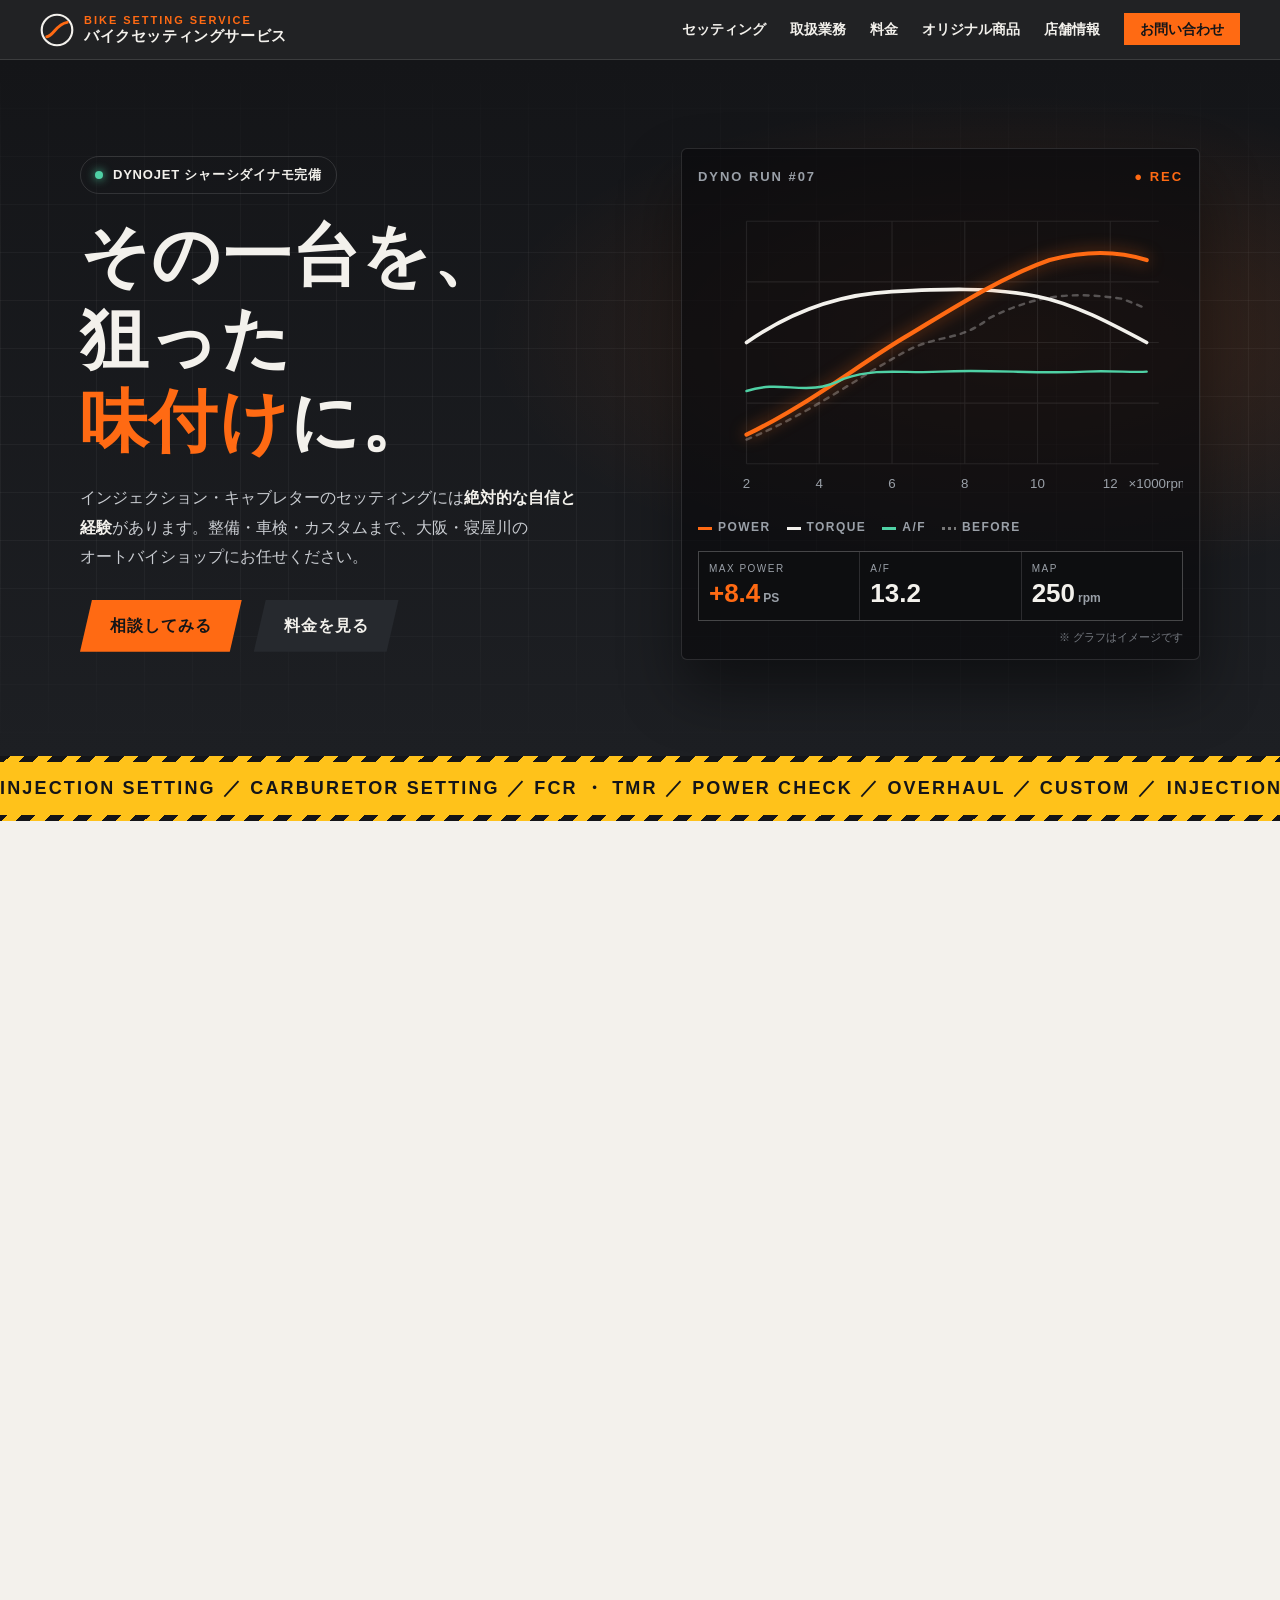
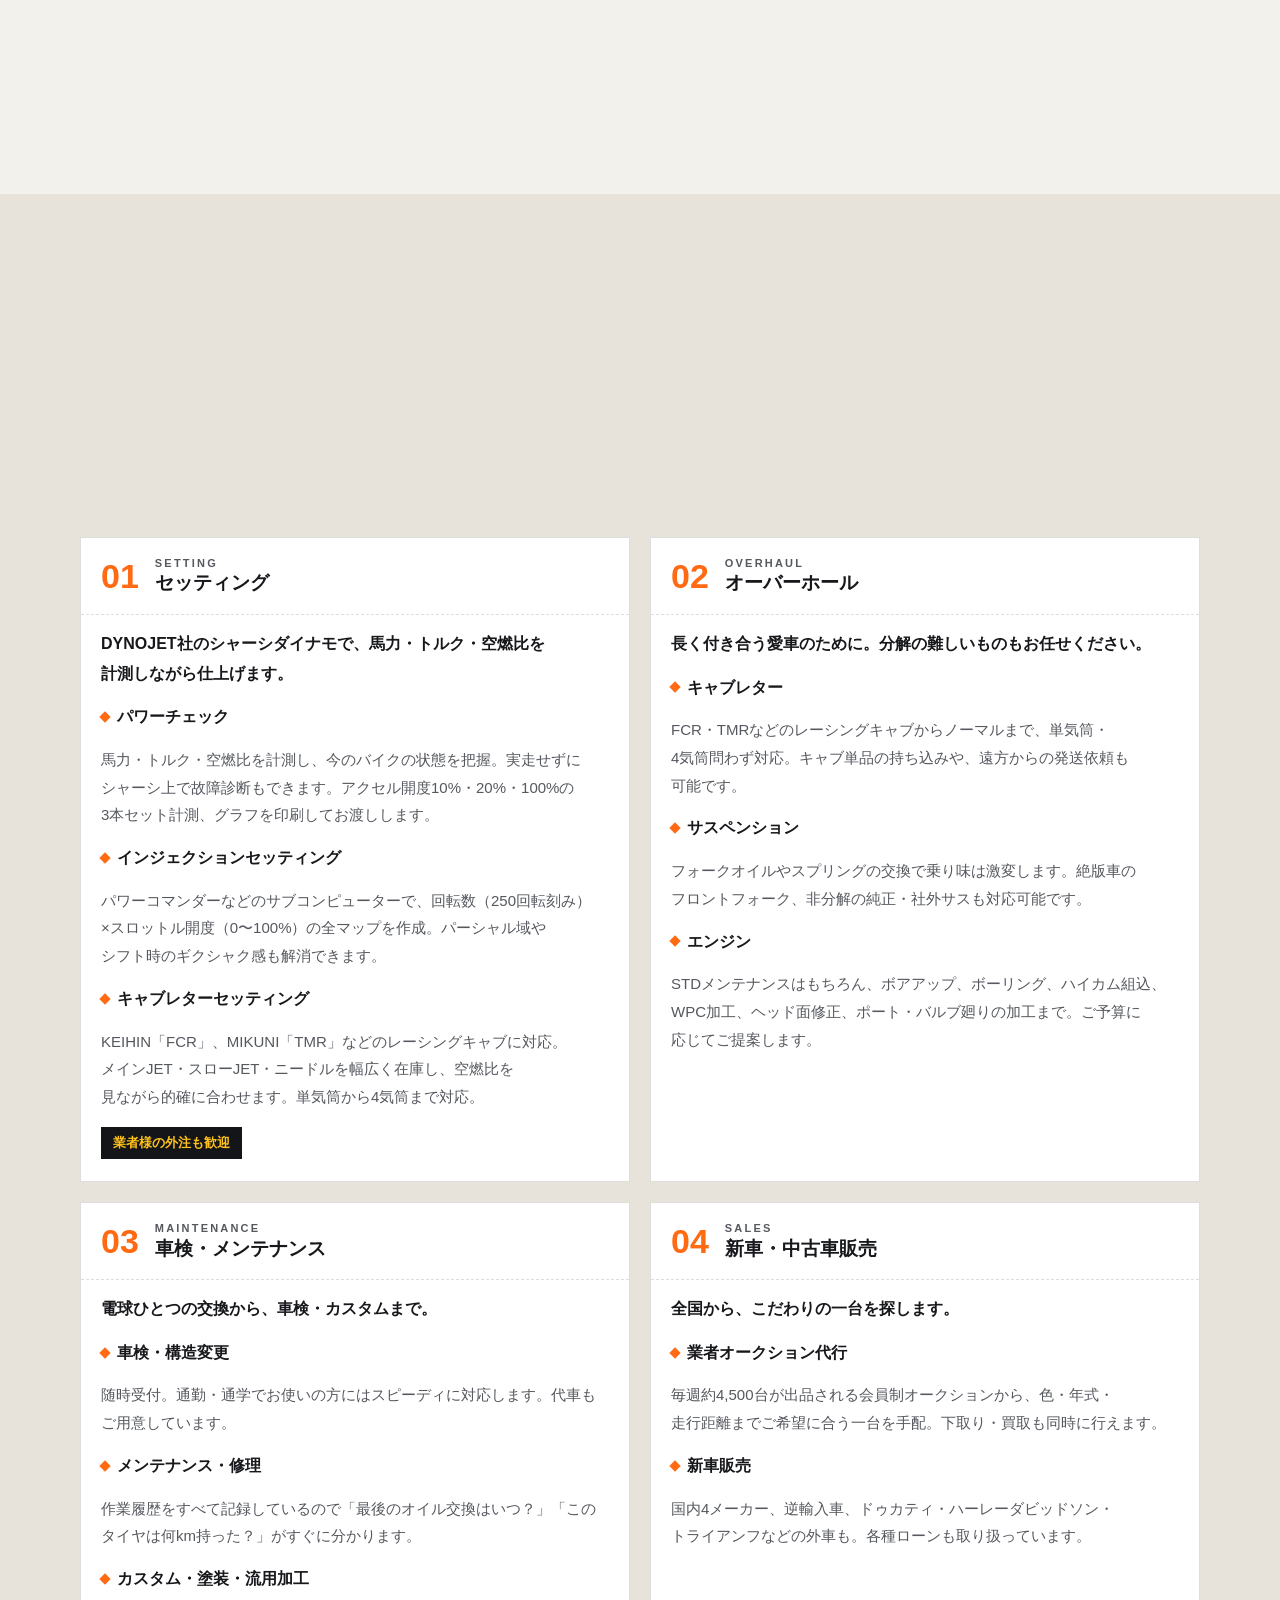
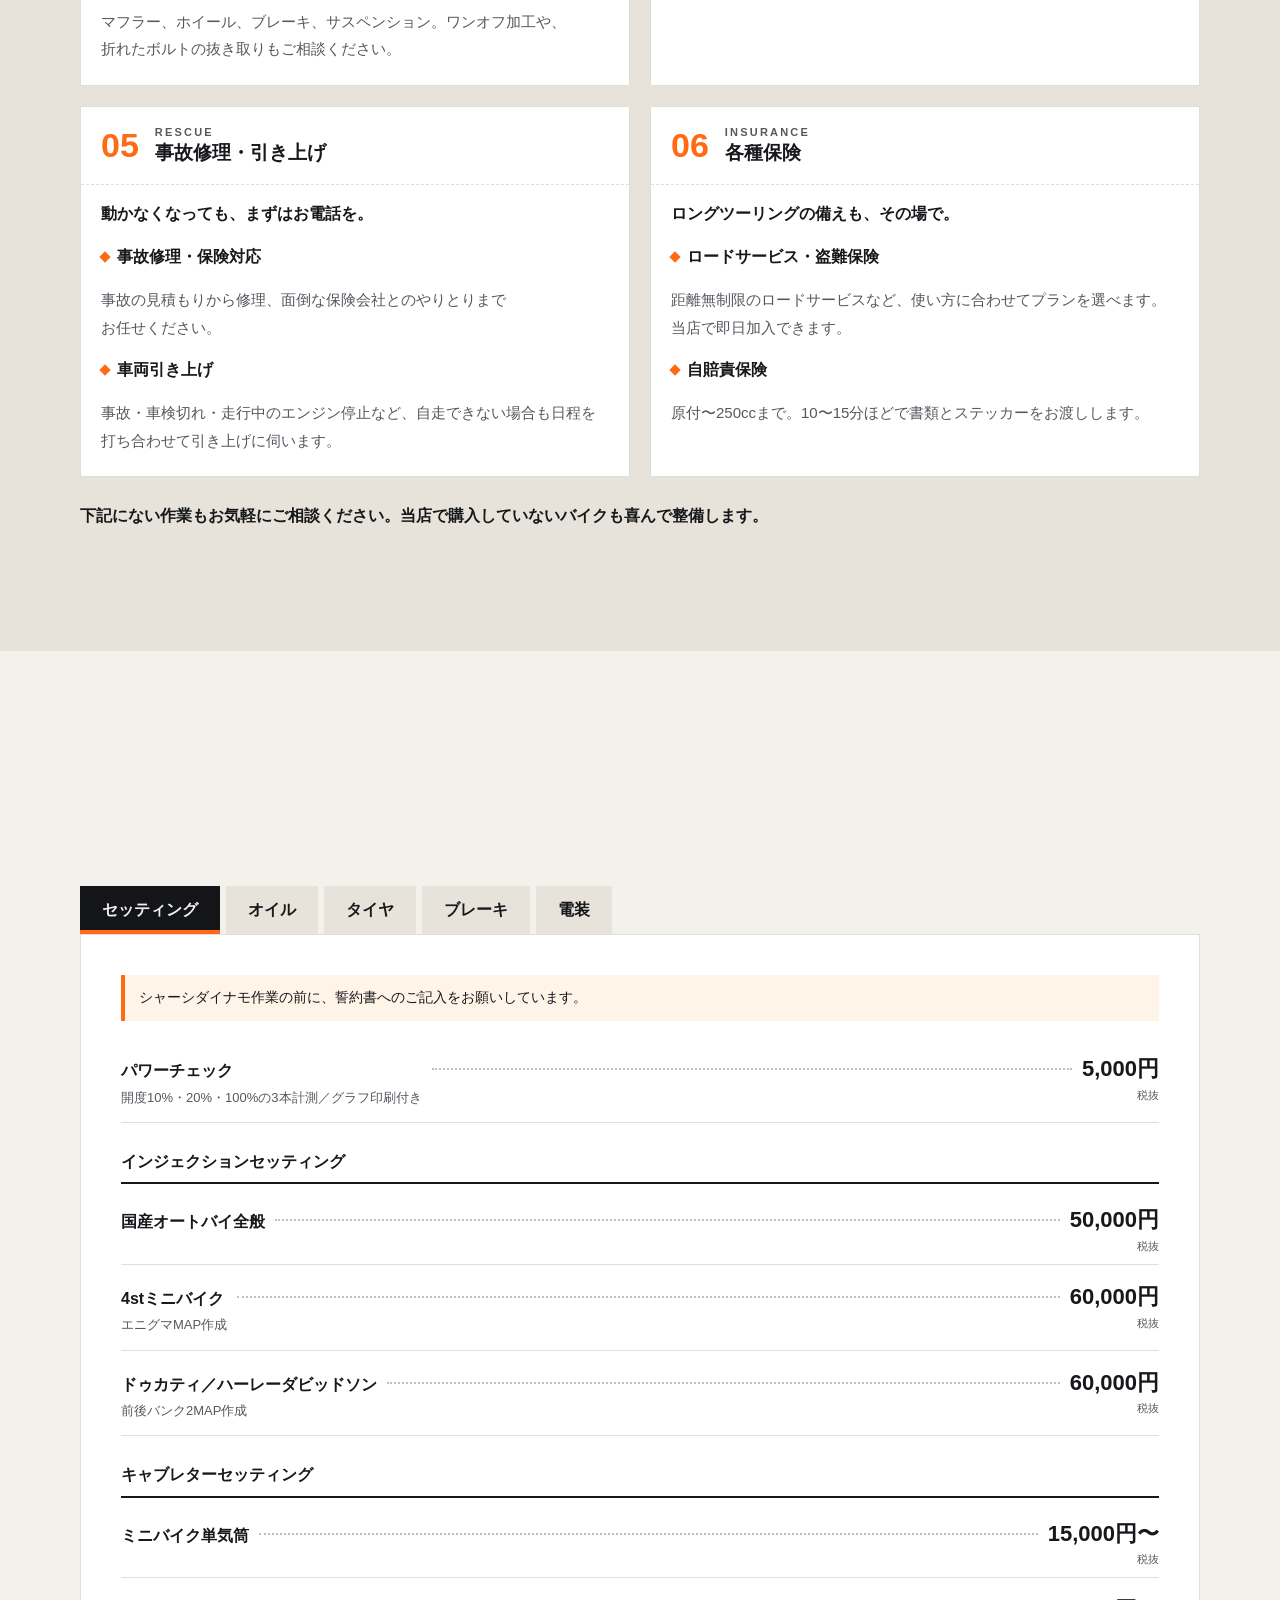
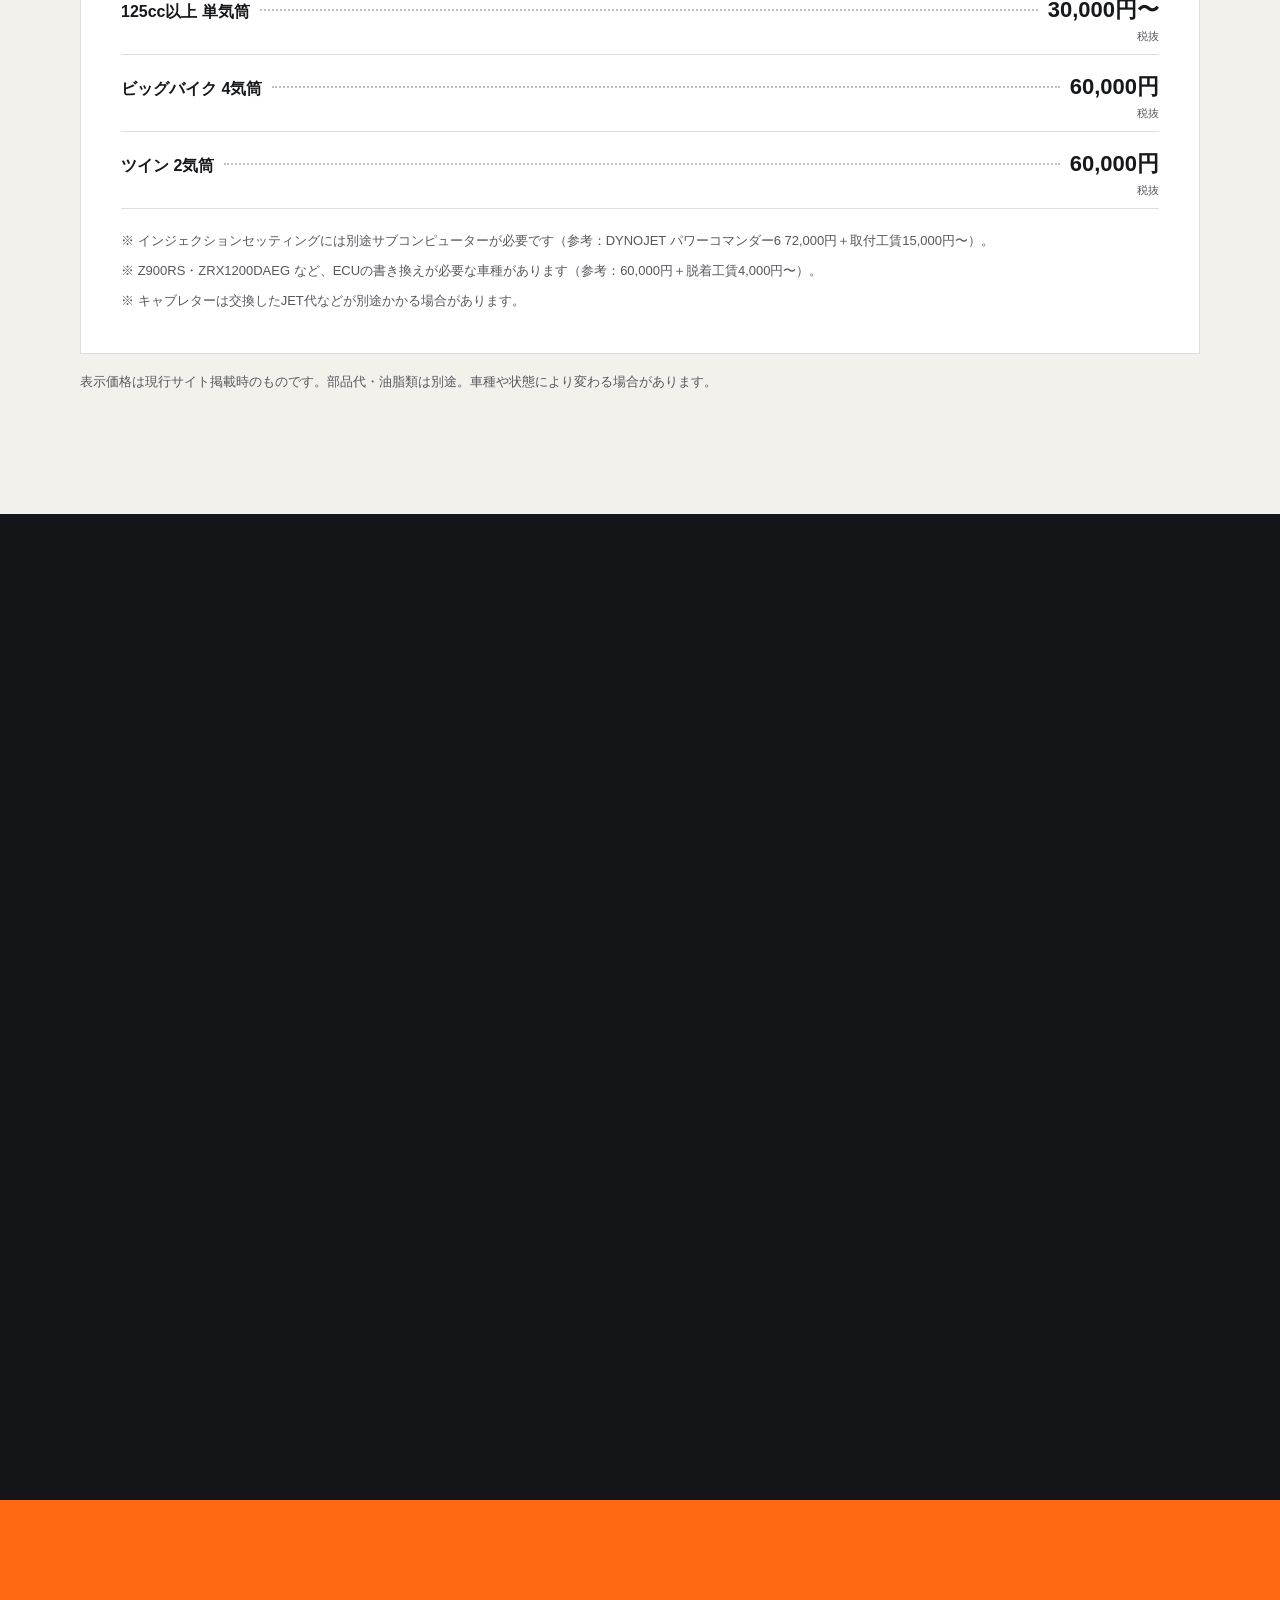
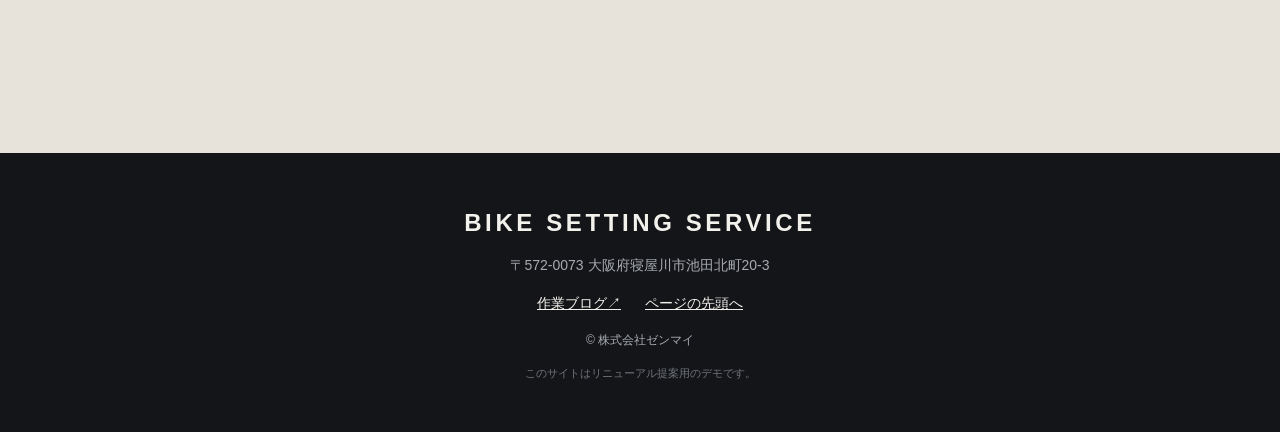
==== commit 0a2c33e7: "店名表記をバイクセッティングサービスに変更" ====
--- a/bike-setting-service/index.html
+++ b/bike-setting-service/index.html
@@ -7,9 +7,9 @@
 <meta name="referrer" content="strict-origin-when-cross-origin">
 <meta name="robots" content="noindex, nofollow">
 <meta name="theme-color" content="#141518">
-<title>ゼンマイセッティングサービス｜バイクのセッティング・整備・カスタム</title>
+<title>バイクセッティングサービス｜バイクのセッティング・整備・カスタム</title>
 <meta name="description" content="大阪・寝屋川のオートバイショップ。DYNOJETシャーシダイナモ完備、インジェクション・キャブレターセッティングならお任せください。">
-<meta property="og:title" content="ゼンマイセッティングサービス">
+<meta property="og:title" content="バイクセッティングサービス">
 <meta property="og:description" content="その一台を、狙った味付けに。インジェクション・キャブレターセッティング、整備、カスタム。">
 <meta property="og:type" content="website">
 <link rel="icon" href="data:image/svg+xml,%3Csvg xmlns='http://www.w3.org/2000/svg' viewBox='0 0 32 32'%3E%3Crect width='32' height='32' rx='6' fill='%23141518'/%3E%3Cpath d='M6 24 C12 23 15 10 26 8' fill='none' stroke='%23ff6a13' stroke-width='3.5' stroke-linecap='round'/%3E%3C/svg%3E">
@@ -27,7 +27,7 @@
 <nav class="nav" id="nav">
   <a href="#top" class="nav-logo">
     <svg viewBox="0 0 40 40" aria-hidden="true"><circle cx="20" cy="20" r="18" fill="none" stroke="currentColor" stroke-width="2.5"/><path d="M8 28 C16 27 19 13 32 11" fill="none" stroke="#ff6a13" stroke-width="3.5" stroke-linecap="round"/></svg>
-    <span><small data-bind="nameEn">ZENMAI SETTING SERVICE</small><b data-bind="name">ゼンマイセッティングサービス</b></span>
+    <span><small data-bind="nameEn">BIKE SETTING SERVICE</small><b data-bind="name">バイクセッティングサービス</b></span>
   </a>
   <button class="nav-toggle" id="nav-toggle" type="button" aria-label="メニューを開く" aria-expanded="false" aria-controls="nav-menu"><span></span></button>
   <ul id="nav-menu">
@@ -153,7 +153,7 @@
     </div>
     <div class="original-text reveal">
       <div class="sec-head left"><span class="en">ORIGINAL</span><h2>オリジナル商品</h2></div>
-      <h3>サンスター プレミアムレーシング<br>ディスクローター × ゼンマイ</h3>
+      <h3>サンスター プレミアムレーシング<br>ディスクローター × バイクセッティングサービス</h3>
       <p>大人気のサンスター プレミアムレーシングディスクのフローティングピンに、当店のロゴをデザインしたオリジナル仕様。足元のおしゃれにワンポイントいかがですか。</p>
       <dl class="spec spec-compact">
         <div><dt>仕様</dt><dd>ホール＆スリット／320φ／インナーMタイプ／セミフローティング／5mm厚</dd></div>
@@ -224,7 +224,7 @@
 </main>
 
 <footer>
-  <div class="foot-logo" data-bind="nameEn">ZENMAI SETTING SERVICE</div>
+  <div class="foot-logo" data-bind="nameEn">BIKE SETTING SERVICE</div>
   <p><span data-bind="zip">〒572-0073</span> <span data-bind="address">大阪府寝屋川市池田北町20-3</span></p>
   <p class="foot-links"><a data-bind-href="blogUrl" href="http://zenmaiss.blog.fc2.com/" target="_blank" rel="noopener">作業ブログ↗</a><a href="#top">ページの先頭へ</a></p>
   <p class="copy">© <span data-bind="company">株式会社ゼンマイ</span></p>
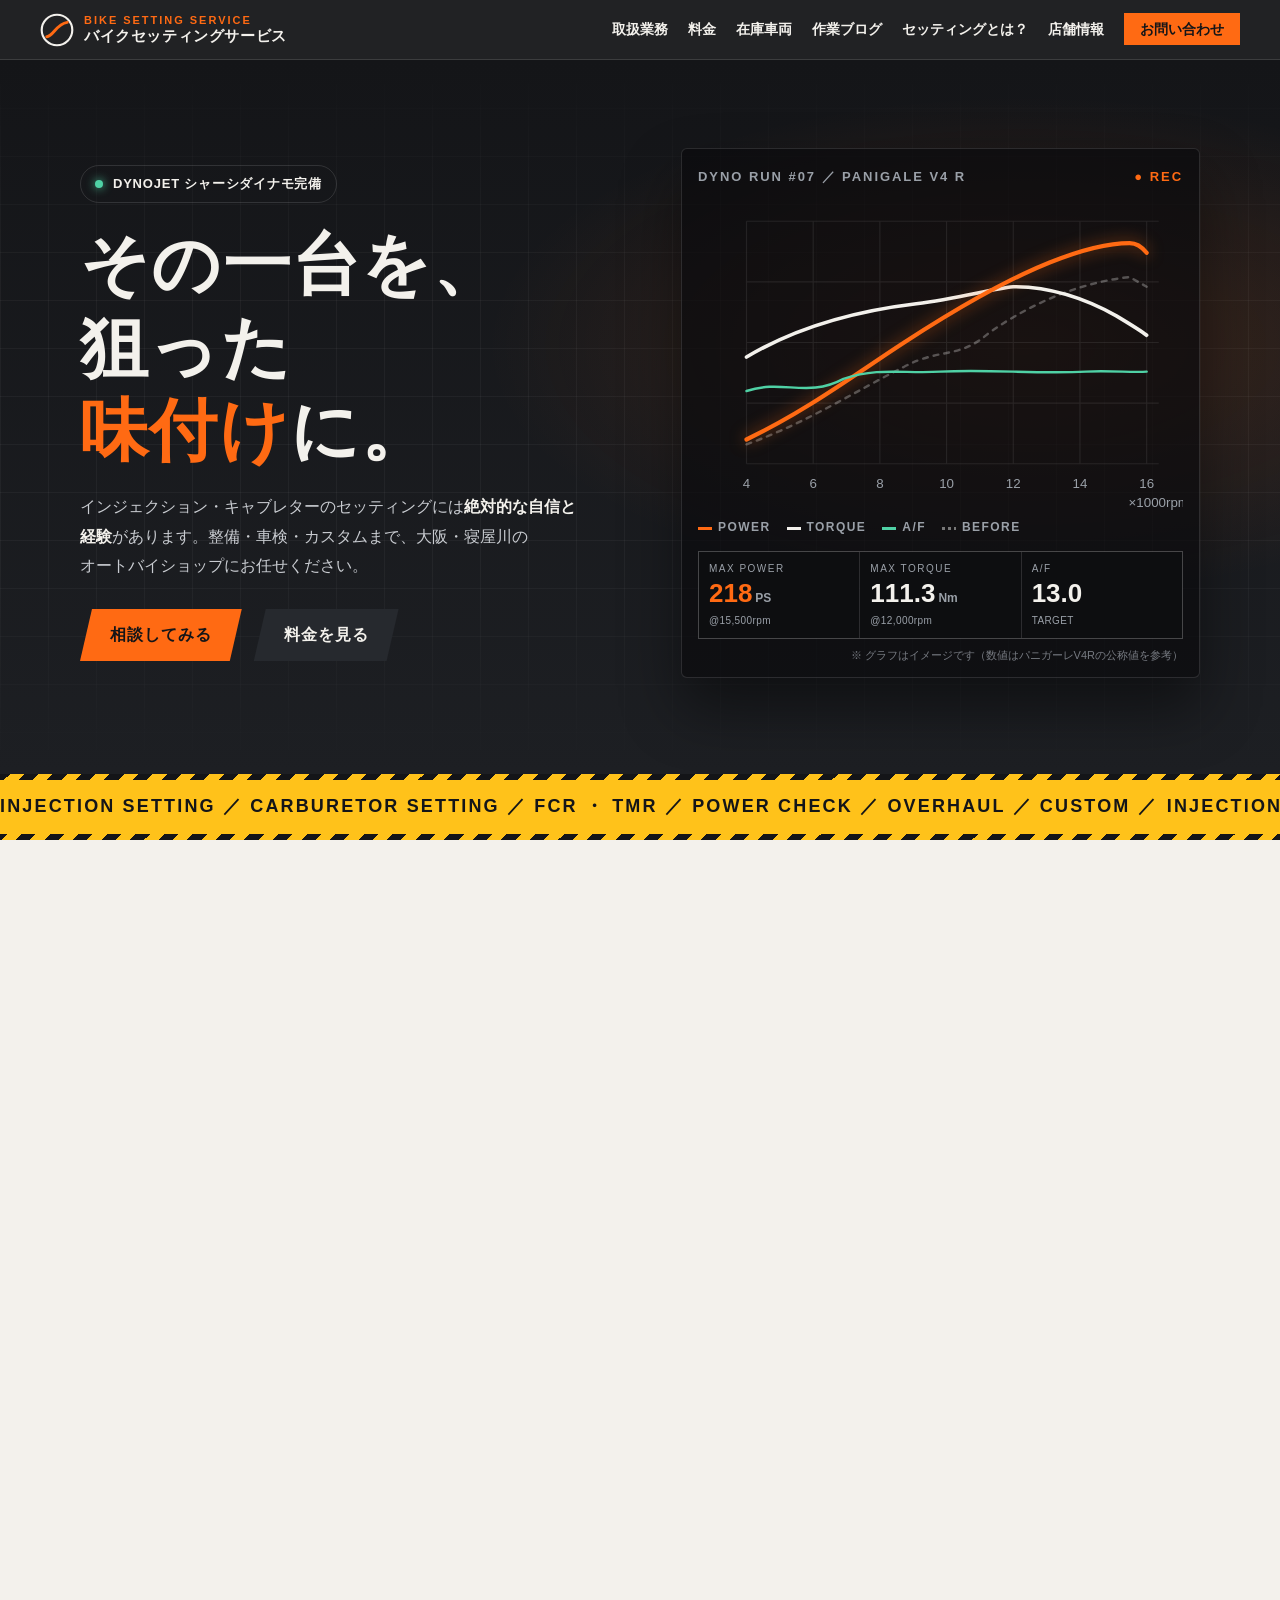
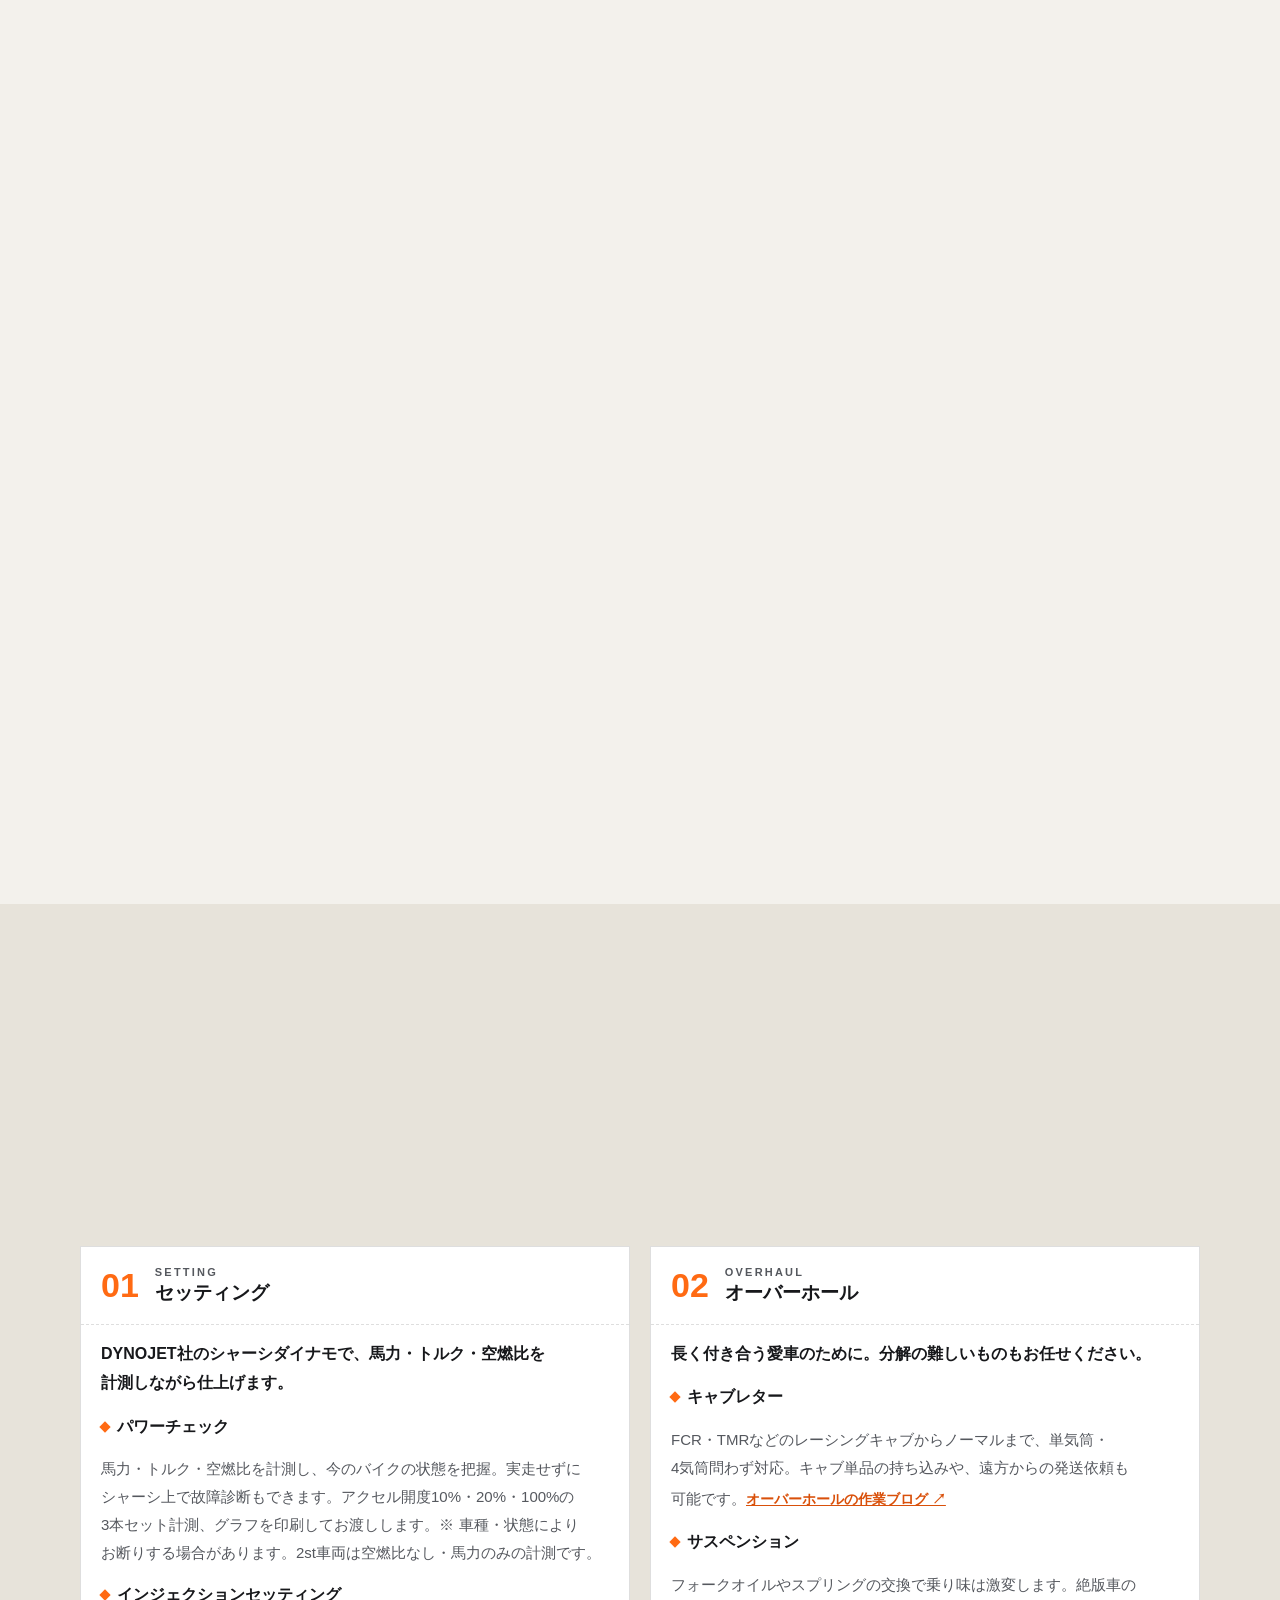
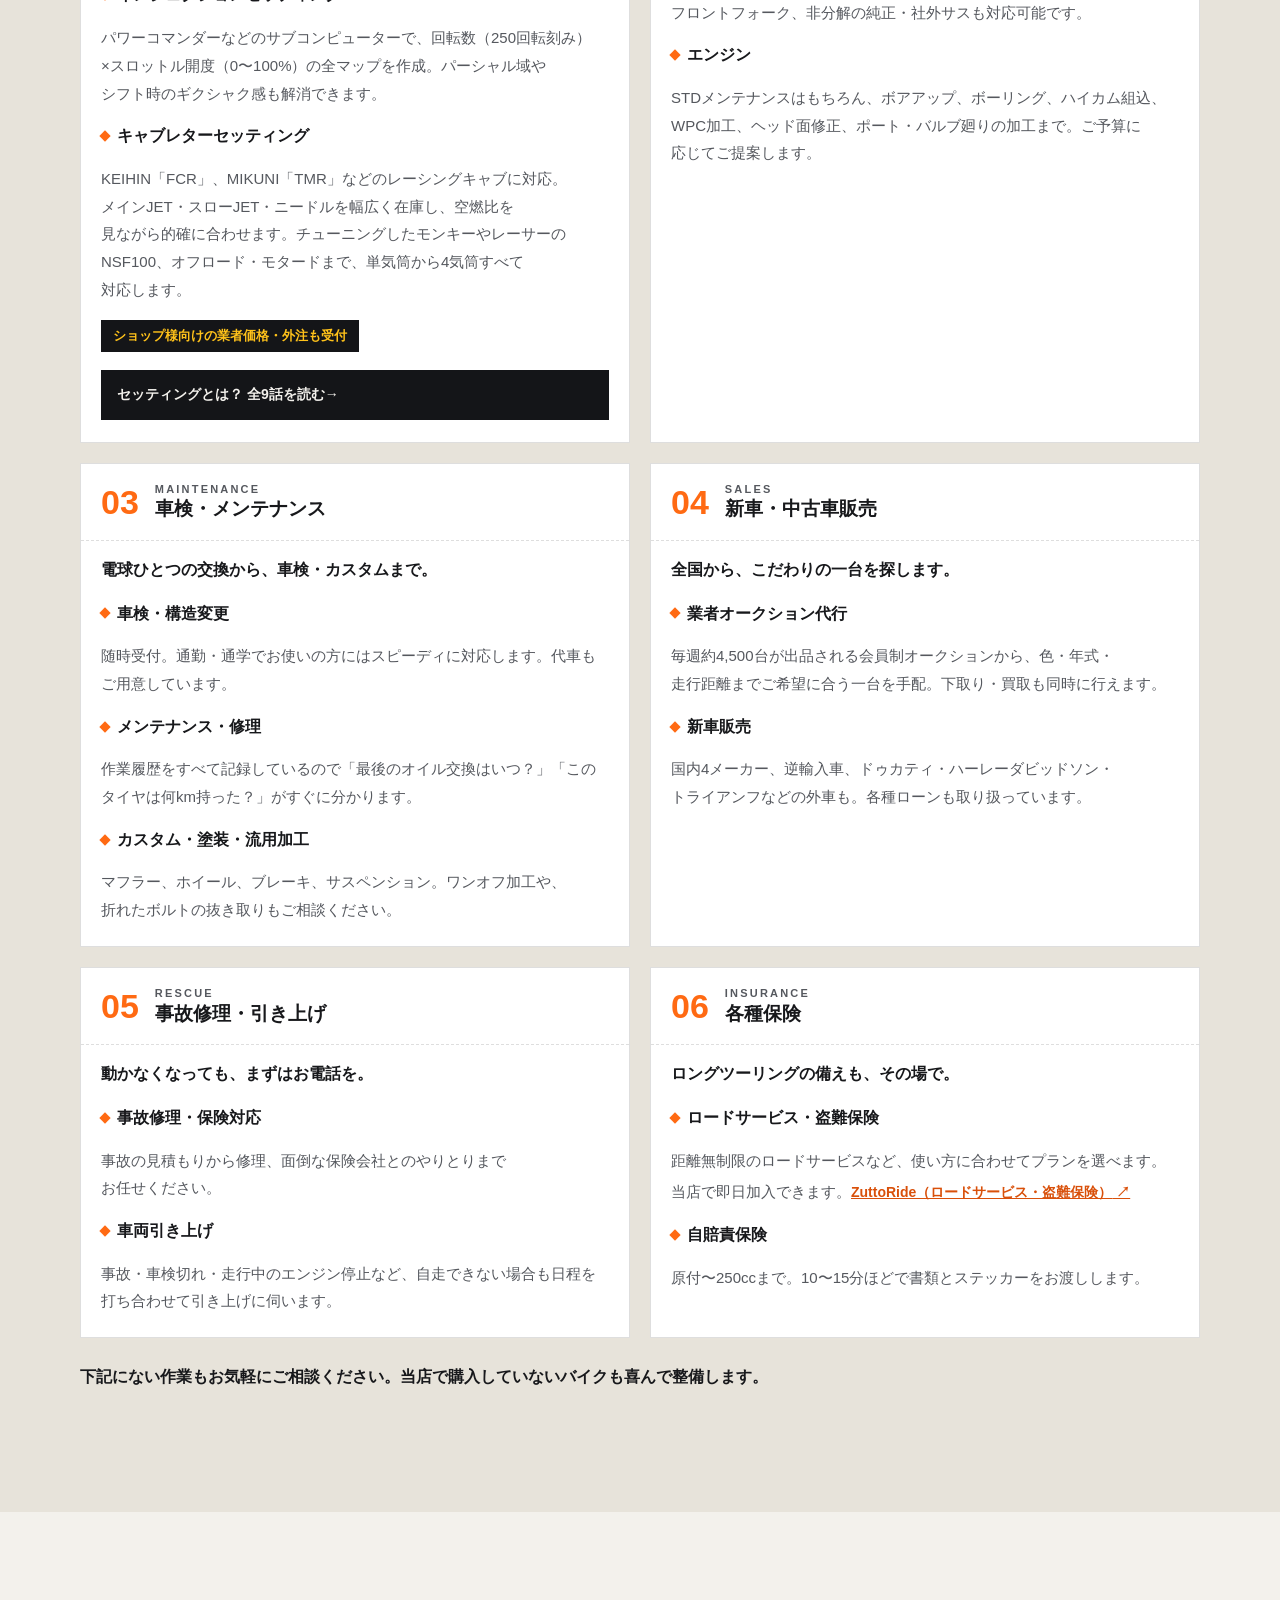
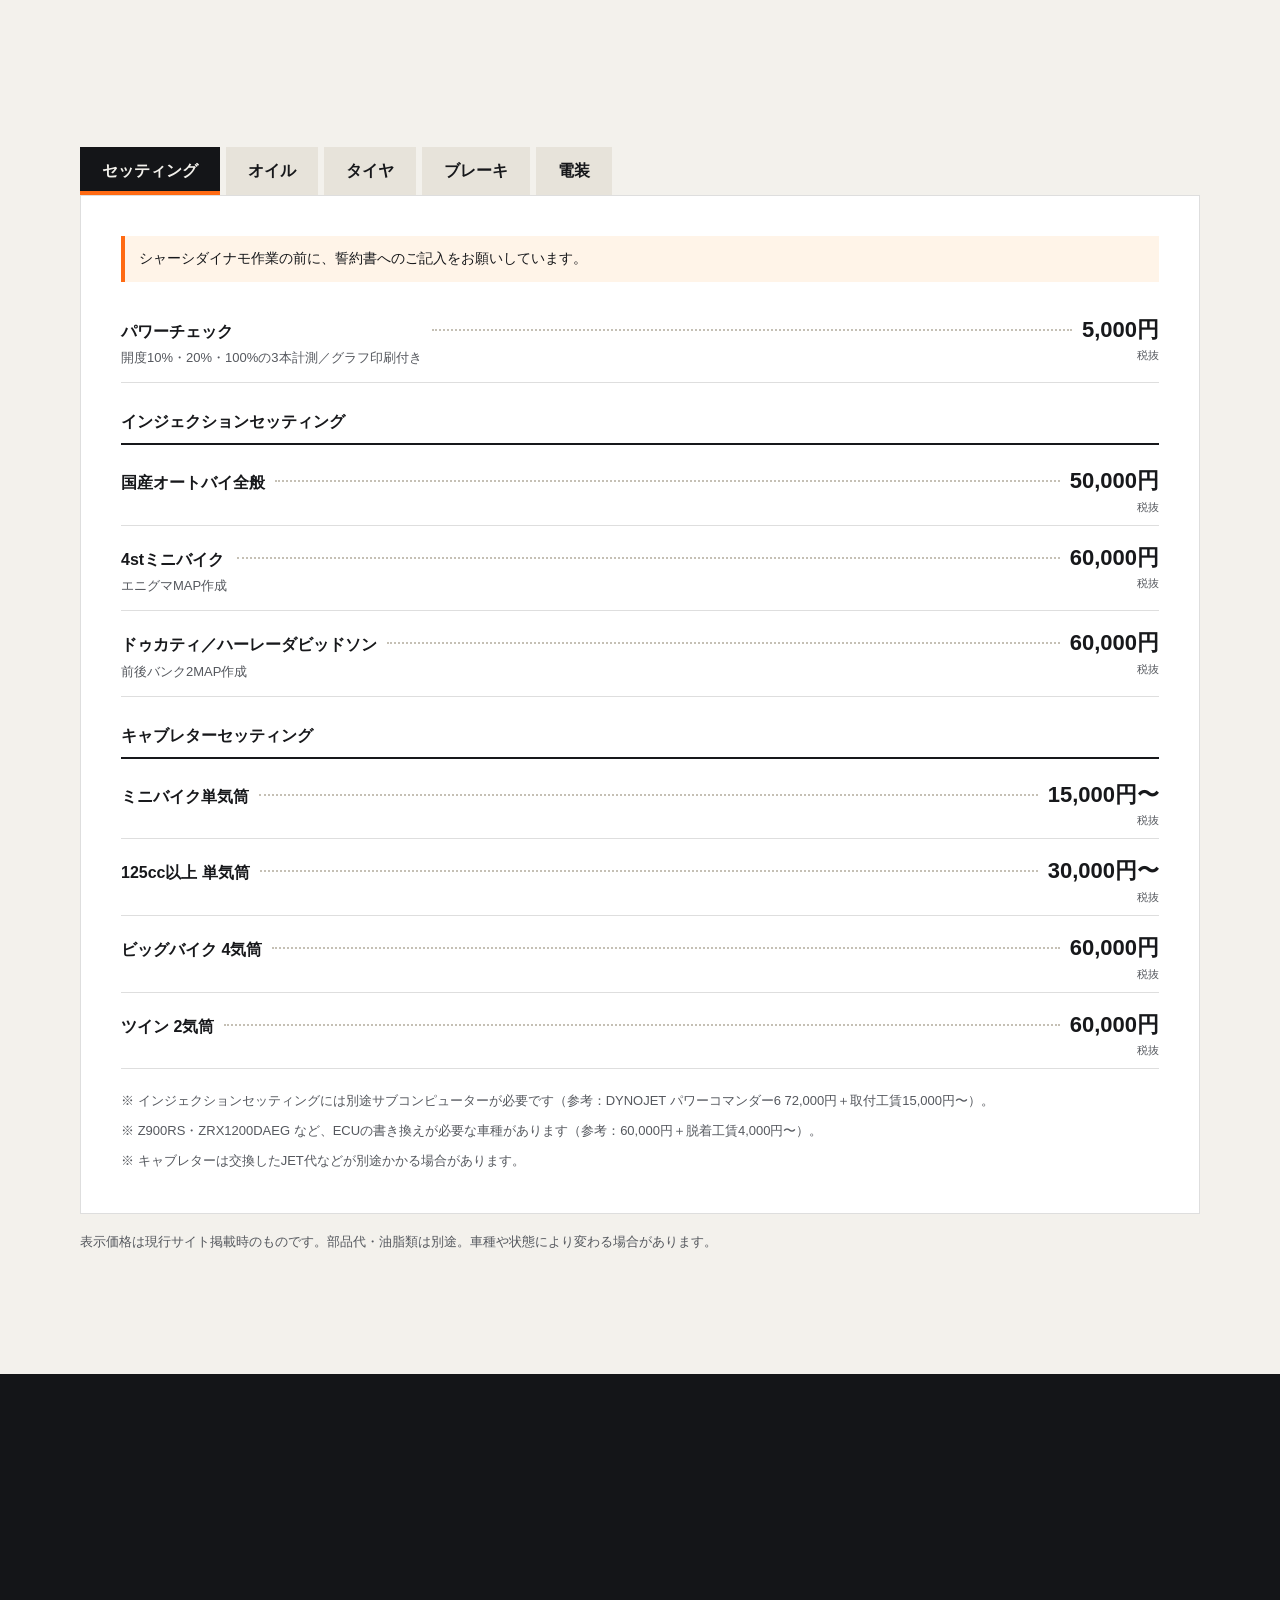
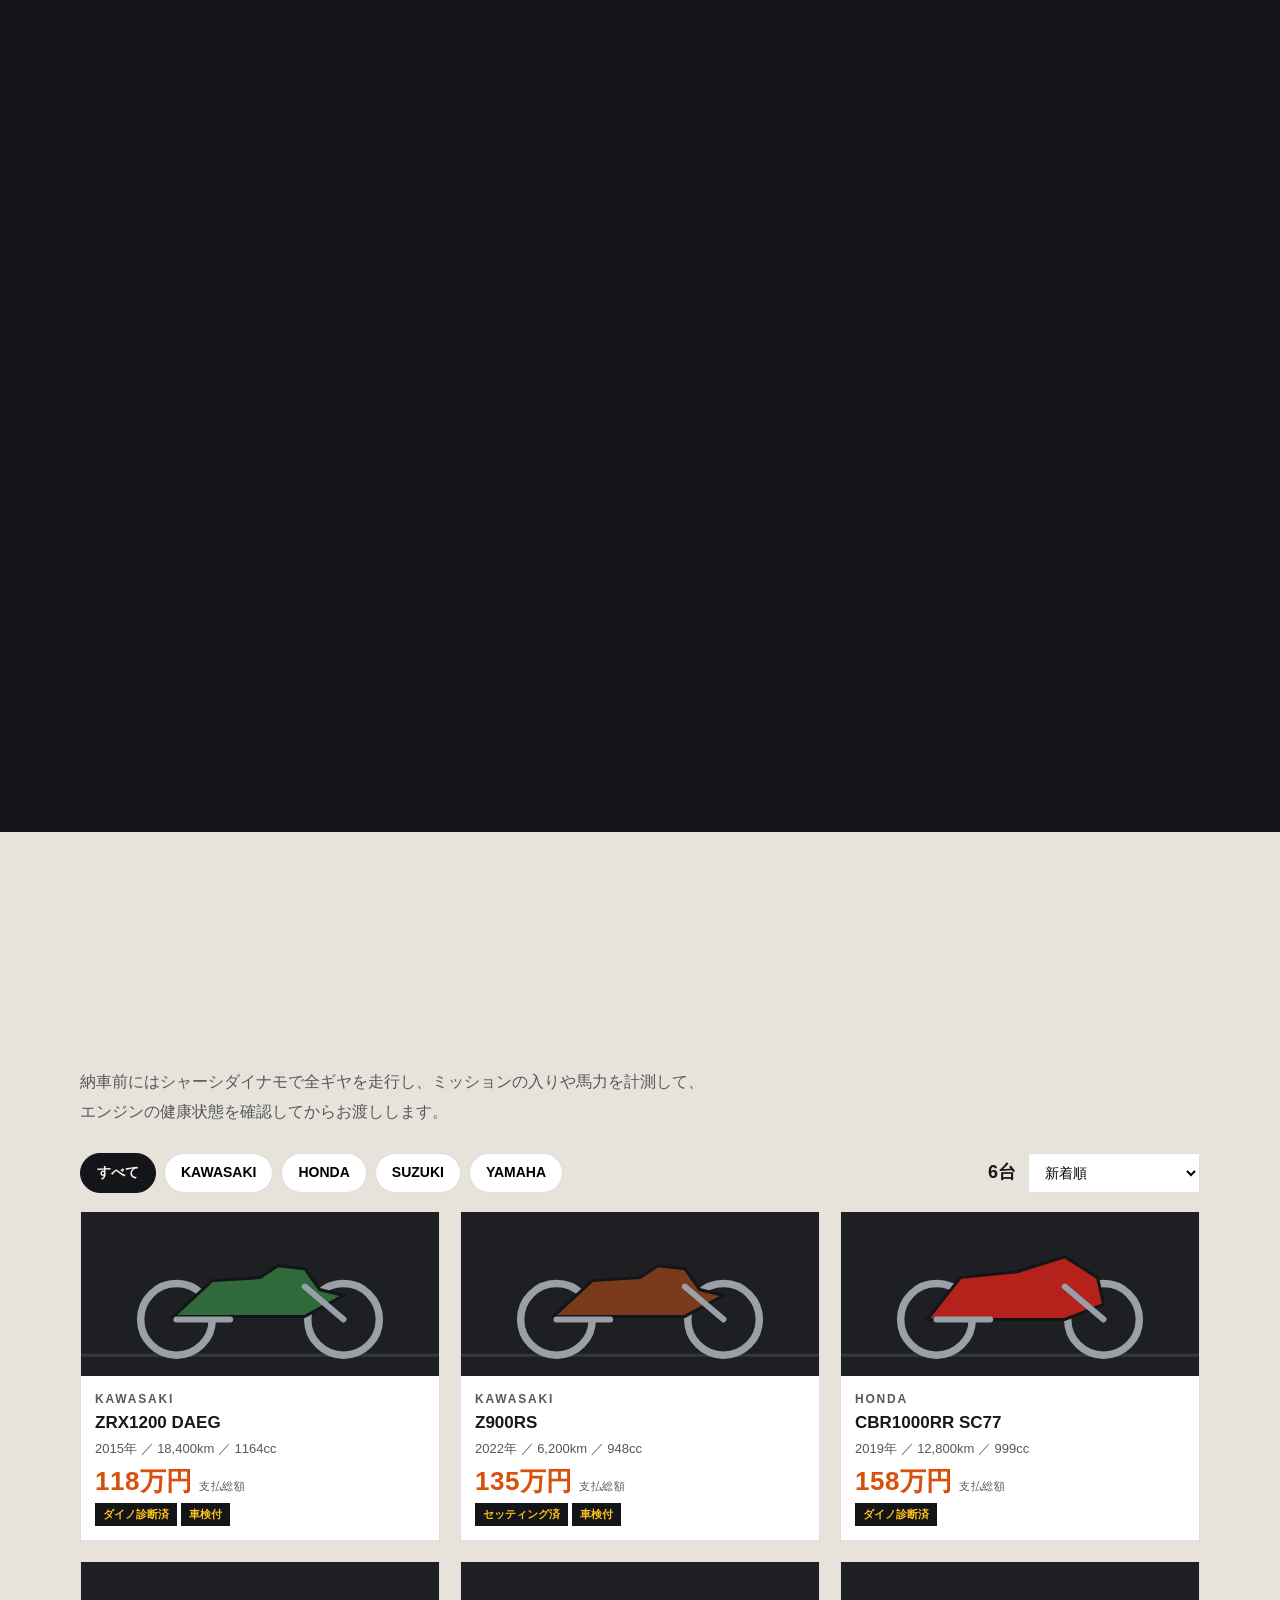
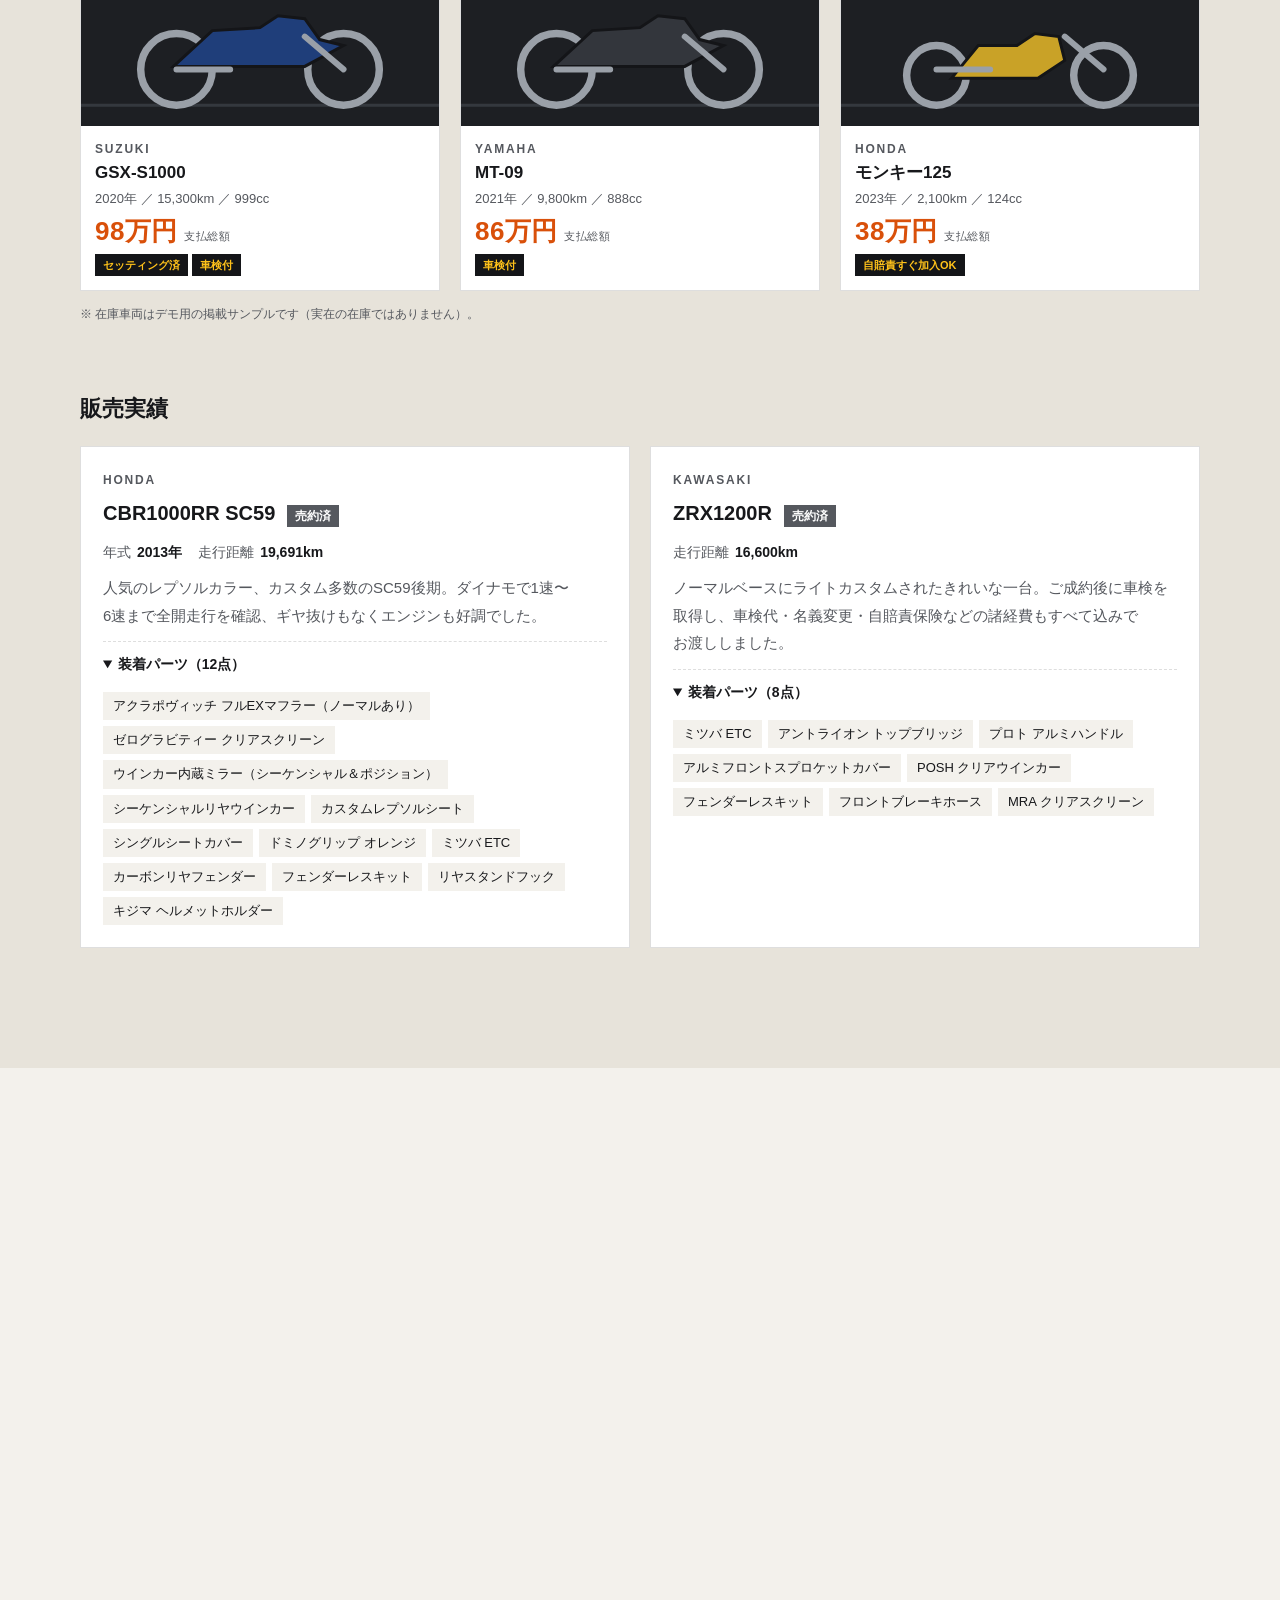
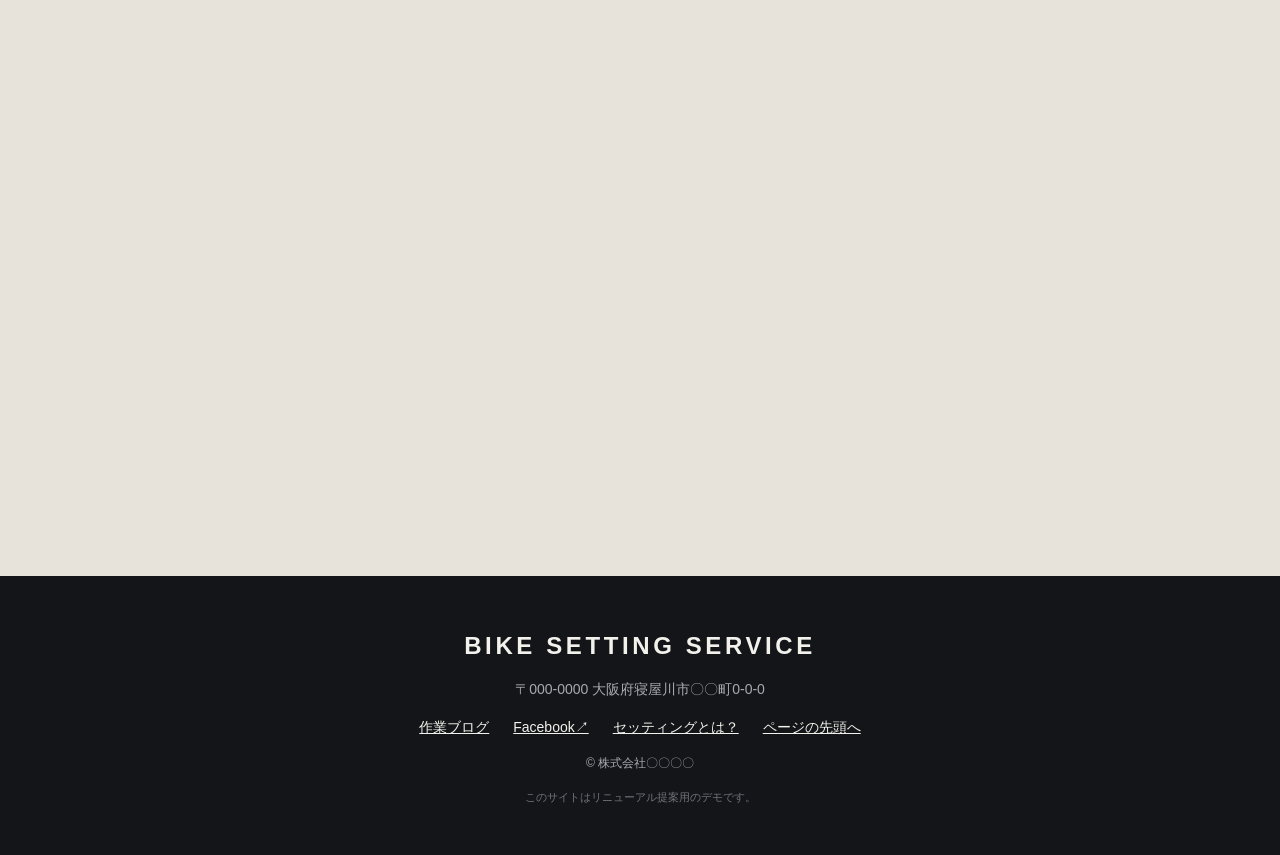
==== commit d681f503: "バイクセッティングサービス: 全ページ反映・在庫/ブログ内包・連絡先ダミー化" ====
--- a/bike-setting-service/index.html
+++ b/bike-setting-service/index.html
@@ -3,7 +3,7 @@
 <head>
 <meta charset="utf-8">
 <meta name="viewport" content="width=device-width, initial-scale=1, viewport-fit=cover">
-<meta http-equiv="Content-Security-Policy" content="default-src 'none'; script-src 'self'; style-src 'self' https://fonts.googleapis.com; font-src https://fonts.gstatic.com; img-src 'self' data:; connect-src 'self'; base-uri 'none'; form-action 'none'">
+<meta http-equiv="Content-Security-Policy" content="default-src 'none'; script-src 'self'; style-src 'self' https://fonts.googleapis.com; font-src https://fonts.gstatic.com; img-src 'self' data:; frame-src https://www.youtube-nocookie.com; connect-src 'self'; base-uri 'none'; form-action 'none'">
 <meta name="referrer" content="strict-origin-when-cross-origin">
 <meta name="robots" content="noindex, nofollow">
 <meta name="theme-color" content="#141518">
@@ -31,10 +31,11 @@
   </a>
   <button class="nav-toggle" id="nav-toggle" type="button" aria-label="メニューを開く" aria-expanded="false" aria-controls="nav-menu"><span></span></button>
   <ul id="nav-menu">
-    <li><a href="#setting">セッティング</a></li>
     <li><a href="#service">取扱業務</a></li>
     <li><a href="#price">料金</a></li>
-    <li><a href="#original">オリジナル商品</a></li>
+    <li><a href="#bikes">在庫車両</a></li>
+    <li><a href="blog.html">作業ブログ</a></li>
+    <li><a href="setting.html">セッティングとは？</a></li>
     <li><a href="#access">店舗情報</a></li>
     <li><a href="#contact" class="nav-cta">お問い合わせ</a></li>
   </ul>
@@ -54,30 +55,30 @@
 
     <figure class="dyno" aria-label="シャーシダイナモの計測グラフ（イメージ）">
       <div class="dyno-head">
-        <span>DYNO RUN #07</span><span class="rec">● REC</span>
+        <span>DYNO RUN #07 ／ PANIGALE V4 R</span><span class="rec">● REC</span>
       </div>
       <svg viewBox="0 0 400 260" class="dyno-chart" aria-hidden="true">
         <g class="dyno-grid">
-          <path d="M40 20 V220 M100 20 V220 M160 20 V220 M220 20 V220 M280 20 V220 M340 20 V220 M40 220 H380 M40 170 H380 M40 120 H380 M40 70 H380 M40 20 H380"/>
+          <path d="M40 20 V220 M95 20 V220 M150 20 V220 M205 20 V220 M260 20 V220 M315 20 V220 M370 20 V220 M40 220 H380 M40 170 H380 M40 120 H380 M40 70 H380 M40 20 H380"/>
         </g>
         <g class="dyno-axis">
-          <text x="40" y="240">2</text><text x="100" y="240">4</text><text x="160" y="240">6</text><text x="220" y="240">8</text><text x="280" y="240">10</text><text x="340" y="240">12</text>
-          <text x="380" y="240" text-anchor="end">×1000rpm</text>
-        </g>
-        <path class="curve before" d="M40 200 C90 180 130 150 170 128 C200 112 215 120 240 100 C280 80 310 78 350 84 L370 92"/>
-        <path class="curve torque" d="M40 120 C80 92 120 80 160 78 C200 76 240 74 280 82 C310 88 340 104 370 120"/>
-        <path class="curve power" d="M40 196 C90 172 130 140 170 116 C210 92 250 66 290 52 C320 44 345 44 370 52"/>
+          <text x="40" y="240">4</text><text x="95" y="240">6</text><text x="150" y="240">8</text><text x="205" y="240">10</text><text x="260" y="240">12</text><text x="315" y="240">14</text><text x="370" y="240">16</text>
+          <text x="380" y="256" text-anchor="end">×1000rpm</text>
+        </g>
+        <path class="curve before" d="M40 204 C90 186 130 160 170 140 C200 124 215 134 240 112 C280 84 320 70 356 66 L370 74"/>
+        <path class="curve torque" d="M40 132 C80 108 130 94 180 88 C215 84 240 76 260 74 C290 74 320 84 345 98 C355 104 365 110 370 114"/>
+        <path class="curve power" d="M40 200 C90 176 130 146 170 120 C210 94 250 70 290 54 C320 42 340 38 356 38 C362 38 366 41 370 46"/>
         <path class="curve afr" d="M40 160 C70 150 90 166 120 150 C150 140 170 146 200 144 C240 142 280 146 320 144 C340 143 360 145 370 144"/>
       </svg>
       <figcaption class="dyno-legend">
         <span class="l-power">POWER</span><span class="l-torque">TORQUE</span><span class="l-afr">A/F</span><span class="l-before">BEFORE</span>
       </figcaption>
       <div class="dyno-read">
-        <div><small>MAX POWER</small><b>+8.4<i>PS</i></b></div>
-        <div><small>A/F</small><b>13.2</b></div>
-        <div><small>MAP</small><b>250<i>rpm</i></b></div>
+        <div><small>MAX POWER</small><b>218<i>PS</i></b><small>@15,500rpm</small></div>
+        <div><small>MAX TORQUE</small><b>111.3<i>Nm</i></b><small>@12,000rpm</small></div>
+        <div><small>A/F</small><b>13.0</b><small>TARGET</small></div>
       </div>
-      <p class="dyno-cap">※ グラフはイメージです</p>
+      <p class="dyno-cap">※ グラフはイメージです（数値はパニガーレV4Rの公称値を参考）</p>
     </figure>
   </div>
 </header>
@@ -108,7 +109,23 @@
         <li>サーキット走行会に参加してみたい</li>
         <li>ツーリングであちこち旅したい！</li>
       </ul>
-      <p>ベテランから初心者、女性ライダーまで丁寧にご説明します。<b>一見さんも二見さんも大歓迎。</b></p>
+      <p>ベテランから初心者、女性ライダーまで丁寧にご説明します。当店で購入していないバイクも喜んで整備します。<b>一見さんも二見さんも大歓迎。</b></p>
+    </div>
+
+    <div class="learn">
+      <a class="learn-card reveal" href="setting.html">
+        <span class="learn-kicker">READING ／ 全9話</span>
+        <b>セッティングで本当に変わるのか？</b>
+        <span>空燃比の基本から、新車の燃調、夏と冬の違い、よくある都市伝説まで。セッティングに迷っている方へ。</span>
+        <span class="learn-go">読んでみる →</span>
+      </a>
+      <div class="video reveal" data-module="video"></div>
+    </div>
+
+    <div class="blog reveal">
+      <h3>作業ブログ</h3>
+      <p>実際の作業の様子を、セッティング前後の数値と一緒に紹介しています。</p>
+      <div data-module="latest"></div>
     </div>
   </div>
 </section>
@@ -161,19 +178,16 @@
         <div><dt>カラー</dt><dd>レッド・ゴールド・グリーン（白文字）は＋3,000円（税抜）／1枚</dd></div>
         <div><dt>対応車種</dt><dd>ZRX1200R／ゼファー1100／ゼファー750／GPZ900R（320φ・310φ）、ZRX1200DAEG（310φ）</dd></div>
       </dl>
-      <p class="small">その他の車種・カラーも製作可能です。当店はサンスター販売元「国美コマース」様の正規代理店です。</p>
-    </div>
-  </div>
-</section>
-
-<section class="stock">
-  <div class="wrap stock-inner reveal">
-    <div>
-      <span class="en">BIKES FOR SALE</span>
-      <h2>販売車両</h2>
-      <p>在庫車両はGooBikeに掲載しています。業者オークション代行で、全国からお探しすることもできます。</p>
-    </div>
-    <a class="btn btn-primary" data-bind-href="stockUrl" href="https://www.goobike.com/shop/client_8710031/showroom.html" target="_blank" rel="noopener">在庫車両を見る<span class="ext" aria-label="（別サイト）">↗</span></a>
+      <p class="small">その他の車種・カラーも製作可能です。当店はサンスター販売元「国美コマース」様の正規代理店で、フローティングピンの組み込みはすべて国美コマース様にお願いしています。</p>
+      <p class="original-links"><a class="btn btn-primary" href="#contact">注文・問い合わせ</a><a class="btn btn-ghost" href="https://www.sunstar-kc.jp/product-information/discrotor/premium-racing/" target="_blank" rel="noopener">サンスター製品ページ<span class="ext" aria-hidden="true">↗</span></a></p>
+    </div>
+  </div>
+</section>
+
+<section class="bikes" id="bikes">
+  <div class="wrap">
+    <div class="sec-head reveal"><span class="en">BIKES FOR SALE</span><h2>在庫車両</h2></div>
+    <div data-module="bikes"></div>
   </div>
 </section>
 
@@ -182,16 +196,21 @@
     <div class="sec-head reveal"><span class="en">CONTACT</span><h2>お問い合わせ</h2></div>
     <p class="sec-lead reveal">お急ぎの方はお電話がスムーズです。<br class="pc">LINEならそのまま内容を送っていただいてOKです。</p>
     <div class="contact-grid">
-      <a class="contact-card tel reveal" data-bind-href="tel" href="tel:0728132007">
+      <a class="contact-card tel reveal" data-bind-href="tel" href="#">
         <span class="cc-label">電話で相談</span>
-        <b class="num" data-bind="tel">072-813-2007</b>
+        <b class="num" data-bind="tel">000-0000-0000</b>
         <span class="cc-sub"><span data-bind="hours">11:00 – 20:00</span>／<span data-bind="holiday">毎週木曜日</span>定休</span>
       </a>
-      <a class="contact-card line reveal" data-bind-href="lineUrl" href="https://line.me/R/ti/p/@ruj8346n" target="_blank" rel="noopener">
+      <a class="contact-card line reveal" data-bind-href="lineUrl" href="#">
         <span class="cc-label">LINEで相談</span>
-        <b class="num" data-bind="lineId">@ruj8346n</b>
+        <b class="num" data-bind="lineId">@sample-id</b>
         <span class="cc-sub">友だち追加してメッセージを送信</span>
       </a>
+    </div>
+    <div class="form-wrap reveal">
+      <h3>フォームから相談する</h3>
+      <p>入力した内容を LINE でそのまま送れます（デモ中は送信されません）。<span class="pc-inline">スマホなら LINE アプリが開きます。</span></p>
+      <div data-module="contact"></div>
     </div>
     <p class="contact-note reveal">※ 車両の引き上げやダイナモ運転中など、電話に出られないことがあります。お手数ですが時間をおいて再度おかけいただくか、LINEでご連絡ください。</p>
   </div>
@@ -203,7 +222,7 @@
       <div class="sec-head left"><span class="en">ACCESS</span><h2>店舗情報</h2></div>
       <div data-module="access"></div>
     </div>
-    <a class="map reveal" data-bind-href="mapUrl" href="https://www.google.com/maps/search/?api=1&amp;query=34.7802021,135.6144312" target="_blank" rel="noopener">
+    <a class="map reveal" data-bind-href="mapUrl" href="#">
       <svg viewBox="0 0 400 300" aria-hidden="true" preserveAspectRatio="xMidYMid slice">
         <rect width="400" height="300" fill="#1d1f23"/>
         <g stroke="#2c2f35" stroke-width="14" fill="none">
@@ -225,18 +244,18 @@
 
 <footer>
   <div class="foot-logo" data-bind="nameEn">BIKE SETTING SERVICE</div>
-  <p><span data-bind="zip">〒572-0073</span> <span data-bind="address">大阪府寝屋川市池田北町20-3</span></p>
-  <p class="foot-links"><a data-bind-href="blogUrl" href="http://zenmaiss.blog.fc2.com/" target="_blank" rel="noopener">作業ブログ↗</a><a href="#top">ページの先頭へ</a></p>
-  <p class="copy">© <span data-bind="company">株式会社ゼンマイ</span></p>
+  <p><span data-bind="zip">〒000-0000</span> <span data-bind="address">大阪府寝屋川市〇〇町0-0-0</span></p>
+  <p class="foot-links"><a href="blog.html">作業ブログ</a><a data-bind-href="facebookUrl" href="#">Facebook↗</a><a href="setting.html">セッティングとは？</a><a href="#top">ページの先頭へ</a></p>
+  <p class="copy">© <span data-bind="company">株式会社〇〇〇〇</span></p>
   <p class="demo">このサイトはリニューアル提案用のデモです。</p>
 </footer>
 
 <div class="callbar" aria-label="すぐに連絡">
-  <a data-bind-href="tel" href="tel:0728132007"><svg viewBox="0 0 24 24" aria-hidden="true"><path d="M6.6 10.8a15.2 15.2 0 0 0 6.6 6.6l2.2-2.2c.3-.3.7-.4 1-.2 1.1.4 2.3.6 3.6.6.6 0 1 .4 1 1V20c0 .6-.4 1-1 1A17 17 0 0 1 3 4c0-.6.4-1 1-1h3.5c.6 0 1 .4 1 1 0 1.3.2 2.5.6 3.6.1.3 0 .7-.2 1l-2.3 2.2z"/></svg>電話</a>
-  <a data-bind-href="lineUrl" href="https://line.me/R/ti/p/@ruj8346n" target="_blank" rel="noopener"><svg viewBox="0 0 24 24" aria-hidden="true"><path d="M12 3C6.5 3 2 6.6 2 11c0 3.9 3.5 7.2 8.3 7.9.3.1.8.2.9.5.1.3.1.7 0 1l-.1.9c0 .3-.2 1 .9.5 1.1-.5 5.9-3.5 8-6C21.3 14.2 22 12.7 22 11c0-4.4-4.5-8-10-8z"/></svg>LINE</a>
+  <a data-bind-href="tel" href="#"><svg viewBox="0 0 24 24" aria-hidden="true"><path d="M6.6 10.8a15.2 15.2 0 0 0 6.6 6.6l2.2-2.2c.3-.3.7-.4 1-.2 1.1.4 2.3.6 3.6.6.6 0 1 .4 1 1V20c0 .6-.4 1-1 1A17 17 0 0 1 3 4c0-.6.4-1 1-1h3.5c.6 0 1 .4 1 1 0 1.3.2 2.5.6 3.6.1.3 0 .7-.2 1l-2.3 2.2z"/></svg>電話</a>
+  <a data-bind-href="lineUrl" href="#"><svg viewBox="0 0 24 24" aria-hidden="true"><path d="M12 3C6.5 3 2 6.6 2 11c0 3.9 3.5 7.2 8.3 7.9.3.1.8.2.9.5.1.3.1.7 0 1l-.1.9c0 .3-.2 1 .9.5 1.1-.5 5.9-3.5 8-6C21.3 14.2 22 12.7 22 11c0-4.4-4.5-8-10-8z"/></svg>LINE</a>
   <a href="#access"><svg viewBox="0 0 24 24" aria-hidden="true"><path d="M12 2a7 7 0 0 0-7 7c0 5.2 7 13 7 13s7-7.8 7-13a7 7 0 0 0-7-7zm0 9.5a2.5 2.5 0 1 1 0-5 2.5 2.5 0 0 1 0 5z"/></svg>アクセス</a>
 </div>
 
-<noscript><link rel="stylesheet" href="css/noscript.css"><p class="noscript">取扱業務・料金・店舗情報の表示には JavaScript を有効にしてください。お問い合わせは 072-813-2007 まで。</p></noscript>
+<noscript><link rel="stylesheet" href="css/noscript.css"><p class="noscript">取扱業務・料金・店舗情報の表示には JavaScript を有効にしてください。お問い合わせは 000-0000-0000 まで。</p></noscript>
 </body>
 </html>
--- a/bike-setting-service/css/style.css
+++ b/bike-setting-service/css/style.css
@@ -76,7 +76,7 @@
 .nav-logo span { display: flex; flex-direction: column; line-height: 1.2; min-width: 0; }
 .nav-logo small { font-family: var(--display); font-weight: 700; font-size: 11px; letter-spacing: .18em; color: var(--orange); }
 .nav-logo b { font-size: 15px; font-weight: 900; letter-spacing: .04em; white-space: nowrap; overflow: hidden; text-overflow: ellipsis; }
-.nav ul { display: flex; align-items: center; gap: 24px; font-size: 14px; font-weight: 700; }
+.nav ul { display: flex; align-items: center; gap: 20px; font-size: 14px; font-weight: 700; }
 .nav ul a { text-decoration: none; transition: color .2s; }
 .nav ul a:hover { color: var(--orange); }
 .nav ul a.nav-cta { padding: 8px 16px; background: var(--orange); color: var(--asphalt); }
@@ -97,7 +97,7 @@
 .nav.open .nav-toggle span::before { transform: translateY(7px) rotate(45deg); }
 .nav.open .nav-toggle span::after { transform: translateY(-7px) rotate(-45deg); }
 
-@media (max-width: 959px) {
+@media (max-width: 1179px) {
   .nav-toggle { display: block; }
   .nav ul {
     position: fixed; top: var(--nav-h); left: 0; right: 0;
@@ -109,6 +109,8 @@
     transition: opacity .2s, transform .2s, visibility .2s;
   }
   .nav.open ul { transform: none; opacity: 1; visibility: visible; }
+  .nav ul { max-height: calc(100dvh - var(--nav-h)); overflow-y: auto; }
+  .nav ul a[aria-current] { color: var(--orange); }
   .nav ul li { border-bottom: 1px solid var(--line); }
   .nav ul a { display: block; padding: 14px 4px; }
   .nav ul li:last-child { border: 0; margin-top: 16px; }
@@ -177,6 +179,7 @@
 .dyno-read { display: grid; grid-template-columns: repeat(3, 1fr); gap: 1px; margin-top: 12px; background: var(--line); border: 1px solid var(--line); }
 .dyno-read div { padding: 8px 10px; background: #0d0e10; }
 .dyno-read small { display: block; font-size: 10px; letter-spacing: .15em; color: var(--chrome); }
+.dyno-read b + small { letter-spacing: .04em; }
 .dyno-read b { font-size: clamp(20px, 5vw, 26px); line-height: 1.2; color: var(--paper); }
 .dyno-read div:first-child b { color: var(--orange); }
 .dyno-read i { margin-left: 3px; font-style: normal; font-size: 12px; color: var(--chrome); }
@@ -313,14 +316,279 @@
 .original .spec dd small { color: #8e9298; }
 .original .spec .num { font-size: 26px; color: var(--paper); }
 
-/* ========== stock ========== */
-.stock { padding-block: clamp(48px, 7vw, 72px); background: var(--orange); color: var(--asphalt); }
-.stock-inner { display: grid; gap: 24px; align-items: center; }
-@media (min-width: 768px) { .stock-inner { grid-template-columns: 1fr auto; gap: 40px; } }
-.stock .en { font-family: var(--display); font-weight: 800; letter-spacing: .25em; font-size: 14px; }
-.stock h2 { font-size: clamp(26px, 4vw, 36px); font-weight: 900; line-height: 1.3; margin-bottom: 8px; }
-.stock .btn-primary { background: var(--asphalt); color: var(--paper); }
-.stock .btn-primary:hover { background: var(--steel-3); }
+/* ========== learn（連載への導線・動画・ブログ） ========== */
+.learn { display: grid; gap: 16px; margin-top: clamp(24px, 4vw, 40px); }
+@media (min-width: 900px) { .learn { grid-template-columns: 1fr 1fr; gap: 20px; } }
+.learn-card {
+  position: relative; display: flex; flex-direction: column; gap: 10px; justify-content: center;
+  padding: clamp(24px, 4vw, 36px); text-decoration: none;
+  background: var(--orange); color: var(--asphalt);
+  transition: background .2s;
+}
+.learn-card:hover { background: var(--yellow); }
+.learn-kicker { font-family: var(--display); font-weight: 800; letter-spacing: .2em; font-size: 13px; }
+.learn-card b { font-size: clamp(22px, 3.4vw, 30px); font-weight: 900; line-height: 1.35; }
+.learn-card span:not([class]) { font-size: 15px; }
+.learn-go { margin-top: 6px; font-weight: 900; }
+.video { position: relative; aspect-ratio: 16 / 9; background: var(--asphalt); overflow: hidden; }
+.video iframe { position: absolute; inset: 0; width: 100%; height: 100%; border: 0; }
+.video-facade {
+  position: absolute; inset: 0; width: 100%; display: flex; flex-direction: column; align-items: center; justify-content: center; gap: 14px;
+  border: 0; cursor: pointer; color: var(--paper); font: inherit;
+  background:
+    radial-gradient(circle at 50% 45%, rgba(255, 106, 19, .25), transparent 60%),
+    repeating-linear-gradient(90deg, rgba(255, 255, 255, .04) 0 1px, transparent 1px 40px),
+    var(--asphalt);
+}
+.video-play { width: 72px; height: 72px; border-radius: 50%; background: var(--orange); position: relative; transition: transform .2s; }
+.video-play::after { content: ""; position: absolute; left: 29px; top: 22px; border-left: 22px solid var(--asphalt); border-block: 14px solid transparent; }
+.video-facade:hover .video-play { transform: scale(1.08); }
+.video-label { font-weight: 700; text-align: center; }
+.video-label small { display: block; font-family: var(--display); letter-spacing: .25em; color: var(--orange); }
+.blog { margin-top: clamp(24px, 4vw, 40px); }
+.blog h3 { font-size: 19px; font-weight: 900; }
+.blog > p { color: var(--ink-soft); font-size: 15px; margin-bottom: 12px; }
+.blog-links { display: grid; grid-template-columns: 1fr 1fr; gap: 10px; }
+@media (min-width: 900px) { .blog-links { grid-template-columns: repeat(4, 1fr); } }
+.blog-links a {
+  display: block; height: 100%; padding: 14px 16px; text-decoration: none;
+  background: #fff; border: 1px solid var(--line-dark); font-weight: 700; line-height: 1.5;
+  transition: border-color .2s;
+}
+.blog-links a:hover { border-color: var(--orange); }
+.blog-links small { display: block; font-size: 11px; color: var(--orange-deep); }
+
+.svc-link, .svc-more { display: inline-block; margin-top: 6px; color: var(--orange-deep); font-weight: 700; font-size: 14px; }
+.svc-more { display: flex; margin-top: 18px; padding: 12px 16px; background: var(--asphalt); color: var(--paper); text-decoration: none; }
+.svc-more:hover { background: var(--steel-3); }
+
+.original-links { display: flex; flex-wrap: wrap; gap: 12px; margin-top: 20px; }
+
+/* ========== bikes（在庫車両） ========== */
+.bikes { background: var(--paper-2); }
+.bikes-lead { max-width: 680px; margin-bottom: 24px; color: var(--ink-soft); }
+.stock-tools { display: flex; flex-wrap: wrap; align-items: center; justify-content: space-between; gap: 12px; margin-bottom: 16px; }
+.chips {
+  display: flex; gap: 8px; overflow-x: auto; scrollbar-width: none;
+  margin: 0 calc(var(--gutter) * -1); padding: 2px var(--gutter);
+}
+.chips::-webkit-scrollbar { display: none; }
+@media (min-width: 768px) { .chips { margin: 0; padding: 2px 0; flex-wrap: wrap; } }
+.chip {
+  flex: none; min-height: 40px; padding: 0 16px; border-radius: 99px;
+  background: #fff; border: 1px solid var(--line-dark); font: inherit; font-weight: 700; font-size: 14px; cursor: pointer;
+}
+.chip[aria-pressed="true"] { background: var(--asphalt); color: var(--paper); border-color: var(--asphalt); }
+.stock-sort { display: flex; align-items: center; gap: 12px; margin-left: auto; }
+.stock-count { font-family: var(--display); font-weight: 700; font-size: 18px; }
+.stock-sort select { min-height: 40px; padding: 0 12px; font: inherit; font-size: 14px; border: 1px solid var(--line-dark); background: #fff; }
+.stock-list { display: grid; gap: 12px; }
+@media (min-width: 640px) { .stock-list { grid-template-columns: repeat(2, 1fr); } }
+@media (min-width: 1000px) { .stock-list { grid-template-columns: repeat(3, 1fr); gap: 20px; } }
+.stock-card {
+  display: grid; grid-template-columns: 120px 1fr; width: 100%; height: 100%;
+  padding: 0; text-align: left; font: inherit; color: inherit; cursor: pointer;
+  background: #fff; border: 1px solid var(--line-dark);
+  transition: transform .2s, box-shadow .2s, border-color .2s;
+}
+.stock-card:hover { transform: translateY(-2px); box-shadow: 0 10px 24px rgba(0, 0, 0, .1); border-color: var(--orange); }
+.bike-img { width: 100%; height: 100%; object-fit: cover; }
+.stock-card .bike-img { height: 100%; min-height: 120px; }
+@media (min-width: 640px) {
+  .stock-card { grid-template-columns: 1fr; grid-template-rows: auto 1fr; }
+  .stock-card .bike-img { height: auto; aspect-ratio: 240 / 110; min-height: 0; }
+}
+.sc-body { display: flex; flex-direction: column; gap: 2px; padding: 12px 14px 14px; min-width: 0; }
+.sc-maker { font-family: var(--display); font-weight: 700; font-size: 12px; letter-spacing: .15em; color: var(--ink-soft); }
+.sc-model { font-weight: 900; font-size: 17px; line-height: 1.35; }
+.sc-spec { font-size: 13px; color: var(--ink-soft); }
+.sc-price { margin-top: 4px; font-size: 26px; line-height: 1.1; color: var(--orange-deep); }
+.sc-price small { margin-left: 6px; font-family: var(--sans); font-size: 11px; font-weight: 400; color: var(--ink-soft); }
+.sc-tags { display: flex; flex-wrap: wrap; gap: 4px; margin-top: 6px; }
+.sc-tags span { padding: 1px 8px; font-size: 11px; font-weight: 700; background: var(--asphalt); color: var(--yellow); }
+.demo-note { margin-top: 12px; font-size: 12px; color: var(--ink-soft); }
+.sold-head { margin: clamp(40px, 6vw, 64px) 0 16px; font-size: 22px; font-weight: 900; }
+.bike-grid { display: grid; gap: 16px; }
+@media (min-width: 900px) { .bike-grid { grid-template-columns: 1fr 1fr; gap: 20px; } }
+.bike { padding: 22px; background: #fff; border: 1px solid var(--line-dark); }
+.bike header { display: flex; flex-wrap: wrap; align-items: baseline; gap: 4px 12px; margin-bottom: 8px; }
+.bike-maker { width: 100%; font-family: var(--display); font-weight: 700; font-size: 12px; letter-spacing: .15em; color: var(--ink-soft); }
+.bike h4 { font-size: 20px; font-weight: 900; }
+.bike-status { padding: 0 8px; font-size: 12px; font-weight: 700; background: var(--ink-soft); color: #fff; }
+.bike-spec { display: flex; flex-wrap: wrap; gap: 4px 16px; font-size: 14px; margin-bottom: 8px; }
+.bike-spec div { display: flex; gap: 6px; }
+.bike-spec dt { color: var(--ink-soft); }
+.bike-spec dd { font-weight: 700; }
+.bike > p { font-size: 15px; color: var(--ink-soft); }
+.bike-parts { margin-top: 12px; border-top: 1px dashed var(--line-dark); padding-top: 10px; }
+.bike-parts summary { cursor: pointer; font-weight: 700; font-size: 14px; min-height: 32px; }
+.bike-parts ul { display: flex; flex-wrap: wrap; gap: 6px; margin-top: 8px; }
+.bike-parts li { padding: 2px 10px; font-size: 13px; background: var(--paper); }
+
+/* 車両詳細ダイアログ：PC は中央のモーダル、スマホは下から出るシート */
+.dlg {
+  width: min(560px, calc(100% - 32px)); max-height: calc(100dvh - 48px); margin: auto;
+  padding: 0; border: 0; background: #fff; color: var(--ink);
+  box-shadow: 0 30px 80px rgba(0, 0, 0, .4);
+}
+.dlg::backdrop { background: rgba(10, 11, 13, .7); backdrop-filter: blur(2px); }
+.dlg[open] { animation: dlg-in .25s ease; }
+@keyframes dlg-in { from { opacity: 0; transform: translateY(16px); } }
+.dlg-body { padding: 0 24px 24px; overflow-y: auto; }
+.dlg-body .bike-img { margin: 0 -24px 16px; width: calc(100% + 48px); max-width: none; aspect-ratio: 240 / 110; height: auto; }
+.dlg h3 { font-size: 24px; font-weight: 900; line-height: 1.3; }
+.dlg-price { margin: 8px 0 12px; font-size: 34px; color: var(--orange-deep); line-height: 1.1; }
+.dlg-price small { display: block; font-family: var(--sans); font-size: 12px; font-weight: 400; color: var(--ink-soft); }
+.dlg-spec { display: grid; grid-template-columns: 1fr 1fr; gap: 1px; margin-bottom: 16px; background: var(--line-dark); border: 1px solid var(--line-dark); }
+.dlg-spec div { padding: 8px 12px; background: #fff; }
+.dlg-spec dt { font-size: 12px; color: var(--ink-soft); }
+.dlg-spec dd { font-weight: 700; }
+.dlg-sub { margin-top: 12px; font-weight: 900; font-size: 14px; }
+.dlg-parts { display: flex; flex-wrap: wrap; gap: 6px; margin-top: 6px; }
+.dlg-parts li { padding: 2px 10px; font-size: 13px; background: var(--paper); }
+.dlg-actions { position: sticky; bottom: -24px; margin: 20px -24px -24px; padding: 16px 24px calc(16px + env(safe-area-inset-bottom)); background: #fff; border-top: 1px solid var(--line-dark); }
+.dlg-actions .btn { width: 100%; }
+.dlg-note { margin-top: 32px; font-size: 11px; color: var(--ink-soft); }
+.dlg-close {
+  position: sticky; top: 0; z-index: 1; float: right; width: 48px; height: 48px; margin: 0 0 -48px;
+  border: 0; background: var(--asphalt); color: var(--paper); font-size: 26px; cursor: pointer;
+}
+@media (max-width: 639px) {
+  .dlg {
+    width: 100%; max-width: none; max-height: 88dvh; margin: auto 0 0;
+    border-radius: 16px 16px 0 0;
+  }
+  .dlg[open] { animation: sheet-in .3s cubic-bezier(.2, .8, .2, 1); }
+  @keyframes sheet-in { from { transform: translateY(100%); } }
+  .dlg-close { border-radius: 0 16px 0 0; }
+}
+
+/* ========== contact form ========== */
+.form-wrap { margin-top: clamp(32px, 5vw, 48px); padding: clamp(20px, 4vw, 40px); background: #fff; border: 1px solid var(--line-dark); }
+.form-wrap h3 { font-size: 20px; font-weight: 900; }
+.form-wrap > p { color: var(--ink-soft); font-size: 15px; margin-bottom: 20px; }
+.pc-inline { display: inline; }
+@media (min-width: 900px) { .pc-inline { display: none; } }
+.form-grid { display: grid; gap: 18px; }
+@media (min-width: 768px) { .form-grid { grid-template-columns: 1fr 1fr; gap: 20px 24px; } .field.wide { grid-column: 1 / -1; } }
+.field { display: flex; flex-direction: column; gap: 6px; border: 0; min-width: 0; }
+.field label, .field legend { font-weight: 700; font-size: 14px; }
+.req { margin-left: 8px; padding: 1px 6px; font-size: 11px; background: var(--orange); color: var(--asphalt); vertical-align: 1px; }
+.field input, .field select, .field textarea {
+  width: 100%; min-height: 52px; padding: 12px 14px;
+  font: inherit; font-size: 16px; /* iOS のズームを防ぐ */
+  background: var(--paper); border: 2px solid transparent; border-radius: 0; color: var(--ink);
+  transition: border-color .2s, background .2s;
+}
+.field textarea { resize: vertical; min-height: 140px; }
+.field input:focus, .field select:focus, .field textarea:focus { outline: none; border-color: var(--orange); background: #fff; }
+.form.checked .field :is(input, textarea):invalid { border-color: #d33; background: #fff3f3; }
+.radios { display: flex; gap: 10px; }
+.radio { position: relative; flex: 1; max-width: 200px; }
+.field .radio input { position: absolute; inset: 0; width: 100%; height: 100%; min-height: 0; margin: 0; padding: 0; opacity: 0; cursor: pointer; }
+.radio span { display: flex; align-items: center; justify-content: center; min-height: 48px; padding: 0 16px; background: var(--paper); border: 2px solid transparent; font-weight: 700; cursor: pointer; }
+.radio input:checked + span { border-color: var(--orange); background: #fff4e8; }
+.radio input:focus-visible + span { outline: 3px solid var(--orange); outline-offset: 2px; }
+.form-actions { display: flex; flex-wrap: wrap; align-items: center; gap: 12px 20px; margin-top: 24px; }
+.btn-line { background: var(--line-green); color: #fff; border: 0; font: inherit; font-weight: 700; cursor: pointer; min-width: 240px; }
+.btn-line:hover { background: #05a849; }
+.form-help { flex: 1; min-width: 220px; font-size: 13px; color: var(--ink-soft); }
+@media (max-width: 767px) { .form-actions .btn { width: 100%; } }
+.form-status { margin-top: 12px; font-weight: 700; color: var(--orange-deep); }
+.form-status:empty { display: none; }
+.form-after { margin-top: 20px; padding: 16px; background: var(--paper); }
+.form-after p { font-size: 14px; margin-bottom: 8px; }
+.form-preview { width: 100%; padding: 12px; font: inherit; font-size: 14px; border: 1px solid var(--line-dark); background: #fff; margin-bottom: 10px; }
+
+/* ========== 連載ページ ========== */
+.read-hero { padding: clamp(40px, 7vw, 80px) var(--gutter) clamp(36px, 6vw, 64px); background: linear-gradient(var(--asphalt), var(--steel)); color: var(--paper); }
+.crumb { font-size: 13px; color: var(--chrome); margin-bottom: 20px; }
+.crumb a { color: var(--paper); }
+.read-hero .en { font-family: var(--display); font-weight: 700; letter-spacing: .25em; color: var(--orange); }
+.read-hero h1 { margin: 6px 0 16px; font-size: clamp(30px, 6vw, 52px); font-weight: 900; line-height: 1.3; }
+.read-hero p:last-child { max-width: 620px; color: #c9ccd1; }
+.read { padding: 0 var(--gutter) clamp(56px, 8vw, 96px); }
+.read-grid { display: grid; grid-template-columns: minmax(0, 1fr); }
+@media (min-width: 1000px) { .read-grid { grid-template-columns: 240px minmax(0, 1fr); gap: 56px; padding-top: 56px; } }
+.toc { z-index: 30; }
+.toc-head { font-family: var(--display); font-weight: 700; letter-spacing: .2em; font-size: 13px; color: var(--ink-soft); }
+.toc ol { counter-reset: none; }
+.toc a { display: block; text-decoration: none; transition: color .2s, background .2s; }
+.toc a span { font-family: var(--display); font-weight: 700; color: var(--orange-deep); margin-right: 8px; }
+.toc a[aria-current] { color: var(--ink); background: #fff; box-shadow: inset 3px 0 0 var(--orange); }
+@media (min-width: 1000px) {
+  .toc { position: sticky; top: calc(var(--nav-h) + 24px); align-self: start; }
+  .toc-head { margin-bottom: 10px; }
+  .toc ol { border-left: 1px solid var(--line-dark); }
+  .toc a { padding: 8px 14px; font-size: 14px; color: var(--ink-soft); }
+  .toc a:hover { color: var(--ink); }
+}
+@media (max-width: 999px) {
+  .toc {
+    position: sticky; top: var(--nav-h);
+    margin: 0 calc(var(--gutter) * -1); padding: 8px 0;
+    background: rgba(243, 241, 236, .96); backdrop-filter: blur(8px); border-bottom: 1px solid var(--line-dark);
+  }
+  .toc-head { display: none; }
+  .toc ol { display: flex; gap: 8px; overflow-x: auto; scrollbar-width: none; padding: 0 var(--gutter); scroll-padding-inline: var(--gutter); }
+  .toc ol::-webkit-scrollbar { display: none; }
+  .toc li { flex: none; }
+  .toc a { padding: 6px 14px; border-radius: 99px; font-size: 13px; font-weight: 700; background: #fff; border: 1px solid var(--line-dark); white-space: nowrap; }
+  .toc a[aria-current] { background: var(--asphalt); color: var(--paper); box-shadow: none; border-color: var(--asphalt); }
+  .toc a[aria-current] span { color: var(--orange); }
+}
+.page-read { scroll-padding-top: calc(var(--nav-h) + 64px); }
+html:has(.page-read) { scroll-padding-top: calc(var(--nav-h) + 64px); }
+@media (min-width: 1000px) { html:has(.page-read) { scroll-padding-top: calc(var(--nav-h) + 24px); } }
+.chapters { max-width: 720px; }
+.chapter { padding: clamp(40px, 6vw, 56px) 0; border-bottom: 1px solid var(--line-dark); }
+.chapter header { margin-bottom: 20px; }
+.ch-no { display: inline-block; padding: 2px 10px; background: var(--asphalt); color: var(--paper); font-weight: 700; font-size: 13px; }
+.chapter h2 { margin-top: 10px; font-size: clamp(24px, 4vw, 32px); font-weight: 900; line-height: 1.35; }
+.ch-sub { color: var(--ink-soft); font-size: 14px; }
+.chapter > p { margin-top: 1em; font-size: 16.5px; line-height: 2; }
+.ch-figure { margin: 8px 0 20px; padding: 16px; background: #fff; border: 1px solid var(--line-dark); }
+.ch-figure figcaption { font-size: 11px; color: var(--ink-soft); text-align: right; }
+.chart { width: 100%; height: auto; font-family: var(--sans); }
+.ch-frame line { stroke: #e2ded5; stroke-width: 1; }
+.ch-frame text, .ch-legend text { font-size: 11px; fill: var(--ink-soft); }
+.ch-side { font-weight: 700; }
+.ch-base { stroke: #d33 !important; stroke-width: 2 !important; stroke-dasharray: 6 4; fill: none; }
+.chart path { fill: none; stroke-width: 3; stroke-linecap: round; }
+.ch-before { stroke: #8e9298; stroke-dasharray: 2 5; }
+.ch-legend .ch-before { stroke-width: 3; }
+.ch-after { stroke: var(--orange); }
+.ch-legend line { stroke-width: 3; }
+.ch-summer { stroke: #e0a400; }
+.ch-winter { stroke: #2f9e6a; }
+.ch-warn { fill: none; stroke: #d33; stroke-width: 2; }
+.ch-warn-t { font-size: 11px; font-weight: 700; fill: #d33; }
+.scale-bar { fill: #eee; }
+.scale-rich { fill: #5b6270; }
+.scale-good { fill: var(--orange); }
+.scale-lean { fill: #e8c84a; }
+.scale-label { font-size: 13px; font-weight: 900; fill: var(--ink); }
+.scale-note, .scale-tick { font-size: 10.5px; fill: var(--ink-soft); }
+.scale-marker { stroke: var(--ink); stroke-width: 1.5; stroke-dasharray: 3 3; }
+.ch-points { display: grid; gap: 12px; margin-top: 20px; }
+@media (min-width: 640px) { .ch-points { grid-template-columns: 1fr 1fr; } }
+.ch-points div { padding: 16px 18px; background: #fff; border-top: 4px solid var(--orange); }
+.ch-points dt { font-family: var(--display); font-weight: 800; font-size: 20px; }
+.ch-points dd { font-size: 14.5px; color: var(--ink-soft); }
+.ch-effect { margin-top: 24px; padding: 18px 20px; background: var(--asphalt); color: #d4d6da; font-size: 15px; }
+.ch-effect b { display: block; margin-bottom: 6px; color: var(--yellow); }
+.ch-pager { display: grid; grid-template-columns: 1fr 1fr; gap: 10px; margin-top: 32px; }
+.ch-pager a { display: block; padding: 12px 14px; text-decoration: none; background: #fff; border: 1px solid var(--line-dark); font-weight: 700; font-size: 14px; line-height: 1.5; transition: border-color .2s; }
+.ch-pager a:hover { border-color: var(--orange); }
+.ch-pager small { display: block; font-weight: 400; font-size: 12px; color: var(--ink-soft); }
+.ch-pager .next { text-align: right; }
+.ch-pager .is-cta { background: var(--orange); border-color: var(--orange); }
+.ch-pager .is-cta small { color: var(--asphalt); }
+.author { margin-top: 32px; text-align: right; font-weight: 700; }
+.read-cta { background: var(--orange); color: var(--asphalt); }
+.read-cta h2 { font-size: clamp(24px, 4vw, 34px); font-weight: 900; }
+.read-cta .btn-primary { background: var(--asphalt); color: var(--paper); }
+.read-cta .btn-ghost { background: rgba(20, 21, 24, .12); color: var(--asphalt); }
 
 /* ========== contact ========== */
 .contact-grid { display: grid; gap: 16px; }
@@ -395,3 +663,80 @@
   .curve { stroke-dashoffset: 0; }
   .reveal { opacity: 1; transform: none; }
 }
+
+/* ========== 作業ブログ ========== */
+.post-list { display: grid; gap: 12px; }
+@media (min-width: 700px) { .post-list { grid-template-columns: 1fr 1fr; gap: 16px; } }
+@media (min-width: 900px) { .post-list.is-latest { grid-template-columns: repeat(3, 1fr); } }
+.post-card {
+  display: flex; flex-direction: column; gap: 6px; height: 100%;
+  padding: 18px 20px; text-decoration: none; background: #fff; border: 1px solid var(--line-dark);
+  transition: border-color .2s, transform .2s;
+}
+.post-card:hover { border-color: var(--orange); transform: translateY(-2px); }
+.post-meta { display: flex; flex-wrap: wrap; align-items: center; gap: 4px 10px; font-size: 12px; color: var(--ink-soft); }
+.post-meta time { font-family: var(--display); font-weight: 700; font-size: 14px; letter-spacing: .05em; }
+.post-cat { padding: 0 8px; background: var(--asphalt); color: var(--yellow); font-weight: 700; }
+.post-title { font-weight: 900; font-size: 17px; line-height: 1.45; }
+.post-summary { font-size: 14px; color: var(--ink-soft); }
+.blog-links, .learn + .blog .svc-more { margin-top: 0; }
+.blog .svc-more { margin-top: 14px; }
+
+.blog-grid { display: grid; grid-template-columns: minmax(0, 1fr); }
+@media (min-width: 1000px) { .blog-grid { grid-template-columns: minmax(0, 1fr) 240px; gap: 56px; padding-top: 56px; } .blog-cats { order: 2; } }
+.blog-cats-head { font-family: var(--display); font-weight: 700; letter-spacing: .2em; font-size: 13px; color: var(--ink-soft); }
+.cat-link { display: flex; justify-content: space-between; gap: 8px; text-decoration: none; font-weight: 700; }
+.cat-link span { font-family: var(--display); color: var(--ink-soft); }
+@media (min-width: 1000px) {
+  .blog-cats { position: sticky; top: calc(var(--nav-h) + 24px); align-self: start; }
+  .blog-cats-head { margin-bottom: 10px; }
+  .blog-cats > div { border-left: 1px solid var(--line-dark); }
+  .cat-link { padding: 9px 14px; font-size: 14px; color: var(--ink-soft); }
+  .cat-link:hover { color: var(--ink); }
+  .cat-link[aria-current] { color: var(--ink); background: #fff; box-shadow: inset 3px 0 0 var(--orange); }
+}
+@media (max-width: 999px) {
+  .blog-cats {
+    position: sticky; top: var(--nav-h); z-index: 30;
+    margin: 0 calc(var(--gutter) * -1); padding: 8px 0;
+    background: rgba(243, 241, 236, .96); backdrop-filter: blur(8px); border-bottom: 1px solid var(--line-dark);
+  }
+  .blog-cats-head { display: none; }
+  .blog-cats > div { display: flex; gap: 8px; overflow-x: auto; scrollbar-width: none; padding: 0 var(--gutter); }
+  .blog-cats > div::-webkit-scrollbar { display: none; }
+  .cat-link { flex: none; padding: 6px 14px; border-radius: 99px; font-size: 13px; background: #fff; border: 1px solid var(--line-dark); white-space: nowrap; }
+  .cat-link[aria-current] { background: var(--asphalt); color: var(--paper); border-color: var(--asphalt); }
+  .cat-link[aria-current] span { color: var(--orange); }
+}
+.blog-main { min-width: 0; padding-top: 32px; }
+@media (min-width: 1000px) { .blog-main { padding-top: 0; } }
+.blog-h { display: flex; align-items: baseline; gap: 12px; margin-bottom: 16px; font-size: 22px; font-weight: 900; }
+.blog-h small { font-family: var(--display); font-size: 16px; color: var(--ink-soft); }
+.post { max-width: 720px; }
+.post-back { display: inline-block; margin-bottom: 20px; font-size: 14px; font-weight: 700; color: var(--orange-deep); }
+.post h2 { margin: 8px 0 20px; font-size: clamp(24px, 4vw, 32px); font-weight: 900; line-height: 1.4; }
+.post > p:not(.post-meta) { margin-top: 1em; font-size: 16.5px; line-height: 2; }
+.post-result { display: flex; flex-wrap: wrap; gap: 1px; background: #34383e; border: 1px solid #34383e; }
+.post-result div { flex: 1 1 140px; padding: 12px 14px; background: var(--asphalt); color: var(--paper); }
+.post-result dt { font-size: 11px; letter-spacing: .1em; color: var(--chrome); }
+.post-result dd { font-family: var(--display); font-weight: 700; font-size: 22px; color: var(--orange); line-height: 1.3; }
+.post-photo {
+  display: grid; place-items: center; aspect-ratio: 16 / 9; margin-top: 24px;
+  background: repeating-linear-gradient(-45deg, #e7e3da 0 12px, #efebe3 12px 24px); color: var(--ink-soft); font-size: 14px; font-weight: 700;
+}
+.post-cta { display: flex; flex-wrap: wrap; align-items: center; justify-content: space-between; gap: 12px; margin-top: 28px; padding: 18px 20px; background: #fff; border: 1px solid var(--line-dark); font-weight: 700; }
+@media (max-width: 639px) { .post-cta .btn { width: 100%; } }
+.page-blog .read-cta { display: none; }
+
+.video-facade.is-empty { cursor: default; }
+.video-facade.is-empty .video-play { opacity: .35; }
+
+/* デモ中にリンクを押したときの通知 */
+.toast {
+  position: fixed; left: 50%; bottom: calc(var(--callbar-h) + 16px + env(safe-area-inset-bottom)); z-index: 90;
+  padding: 10px 18px; background: var(--asphalt); color: var(--paper); font-size: 14px; font-weight: 700; white-space: nowrap;
+  border-left: 4px solid var(--orange); box-shadow: 0 10px 30px rgba(0, 0, 0, .3);
+  transform: translate(-50%, 20px); opacity: 0; pointer-events: none; transition: opacity .2s, transform .2s;
+}
+.toast.show { opacity: 1; transform: translate(-50%, 0); }
+@media (min-width: 768px) { .toast { bottom: 24px; } }
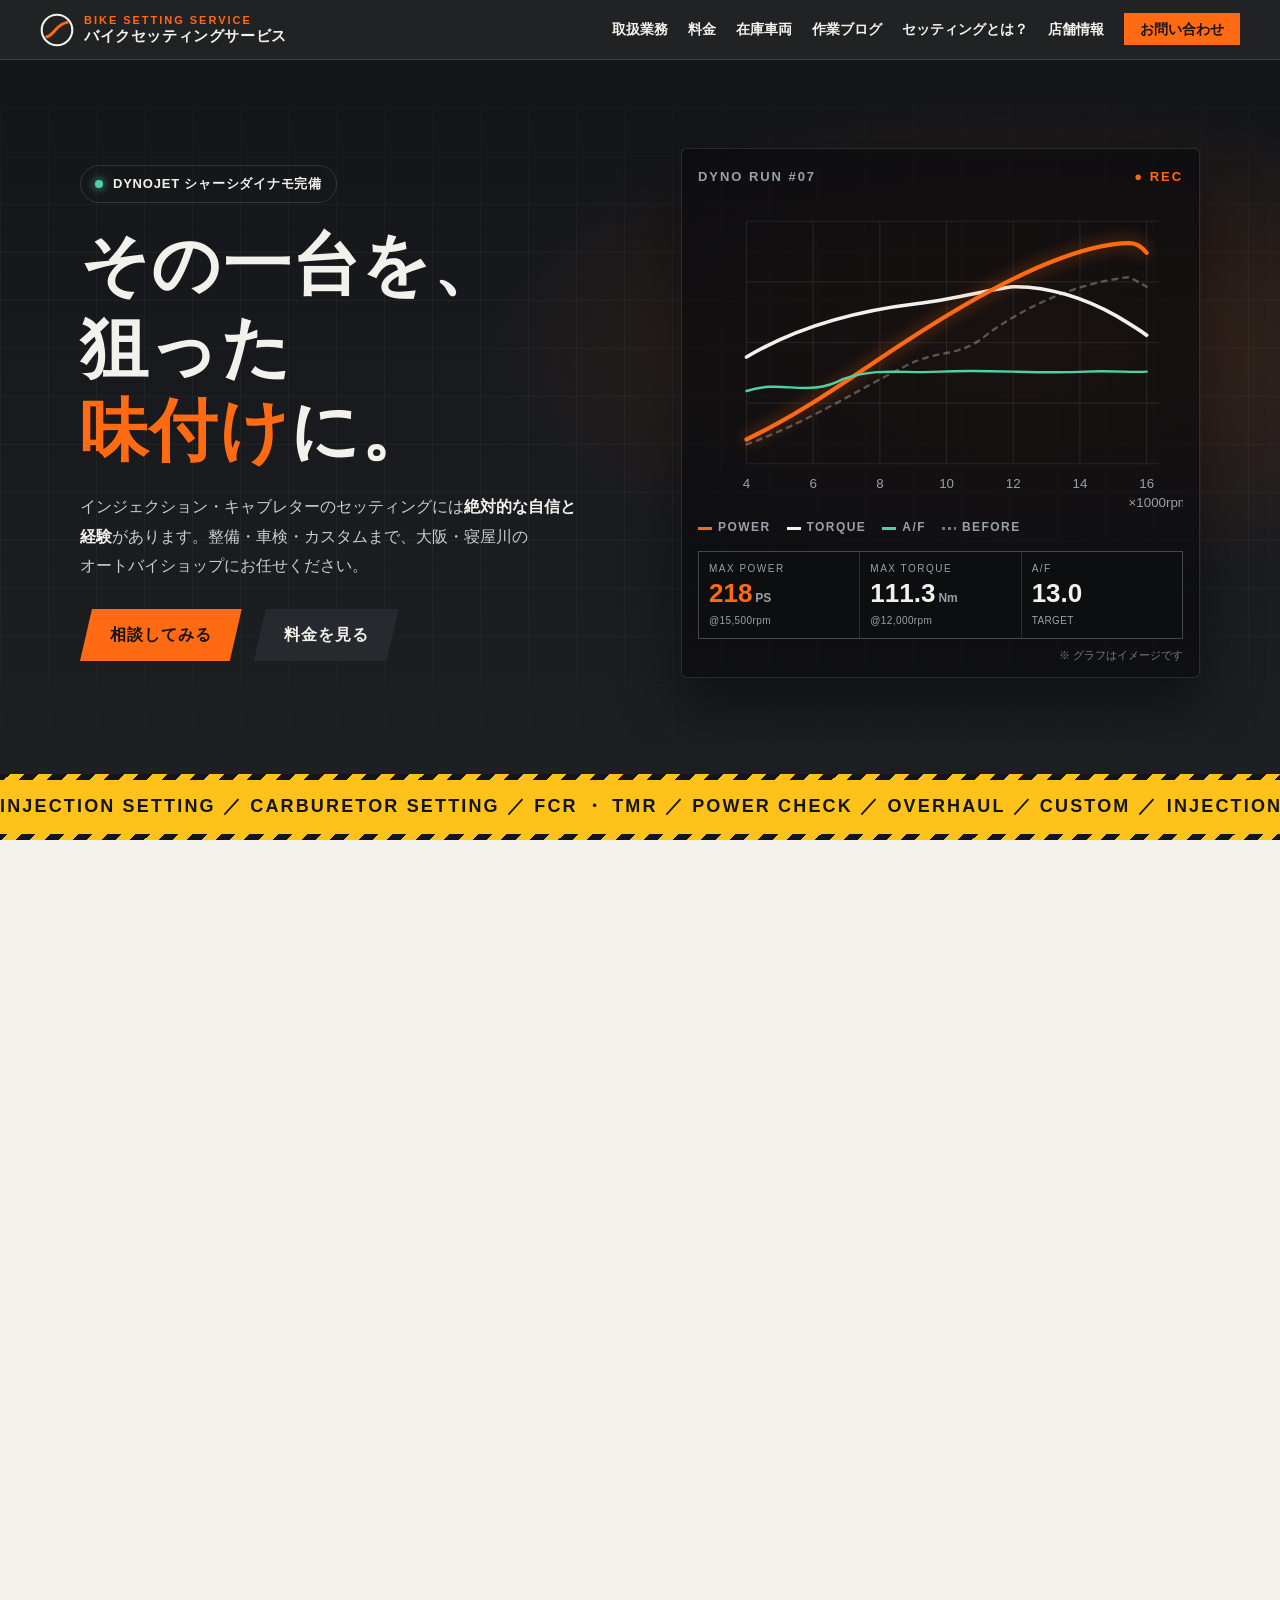
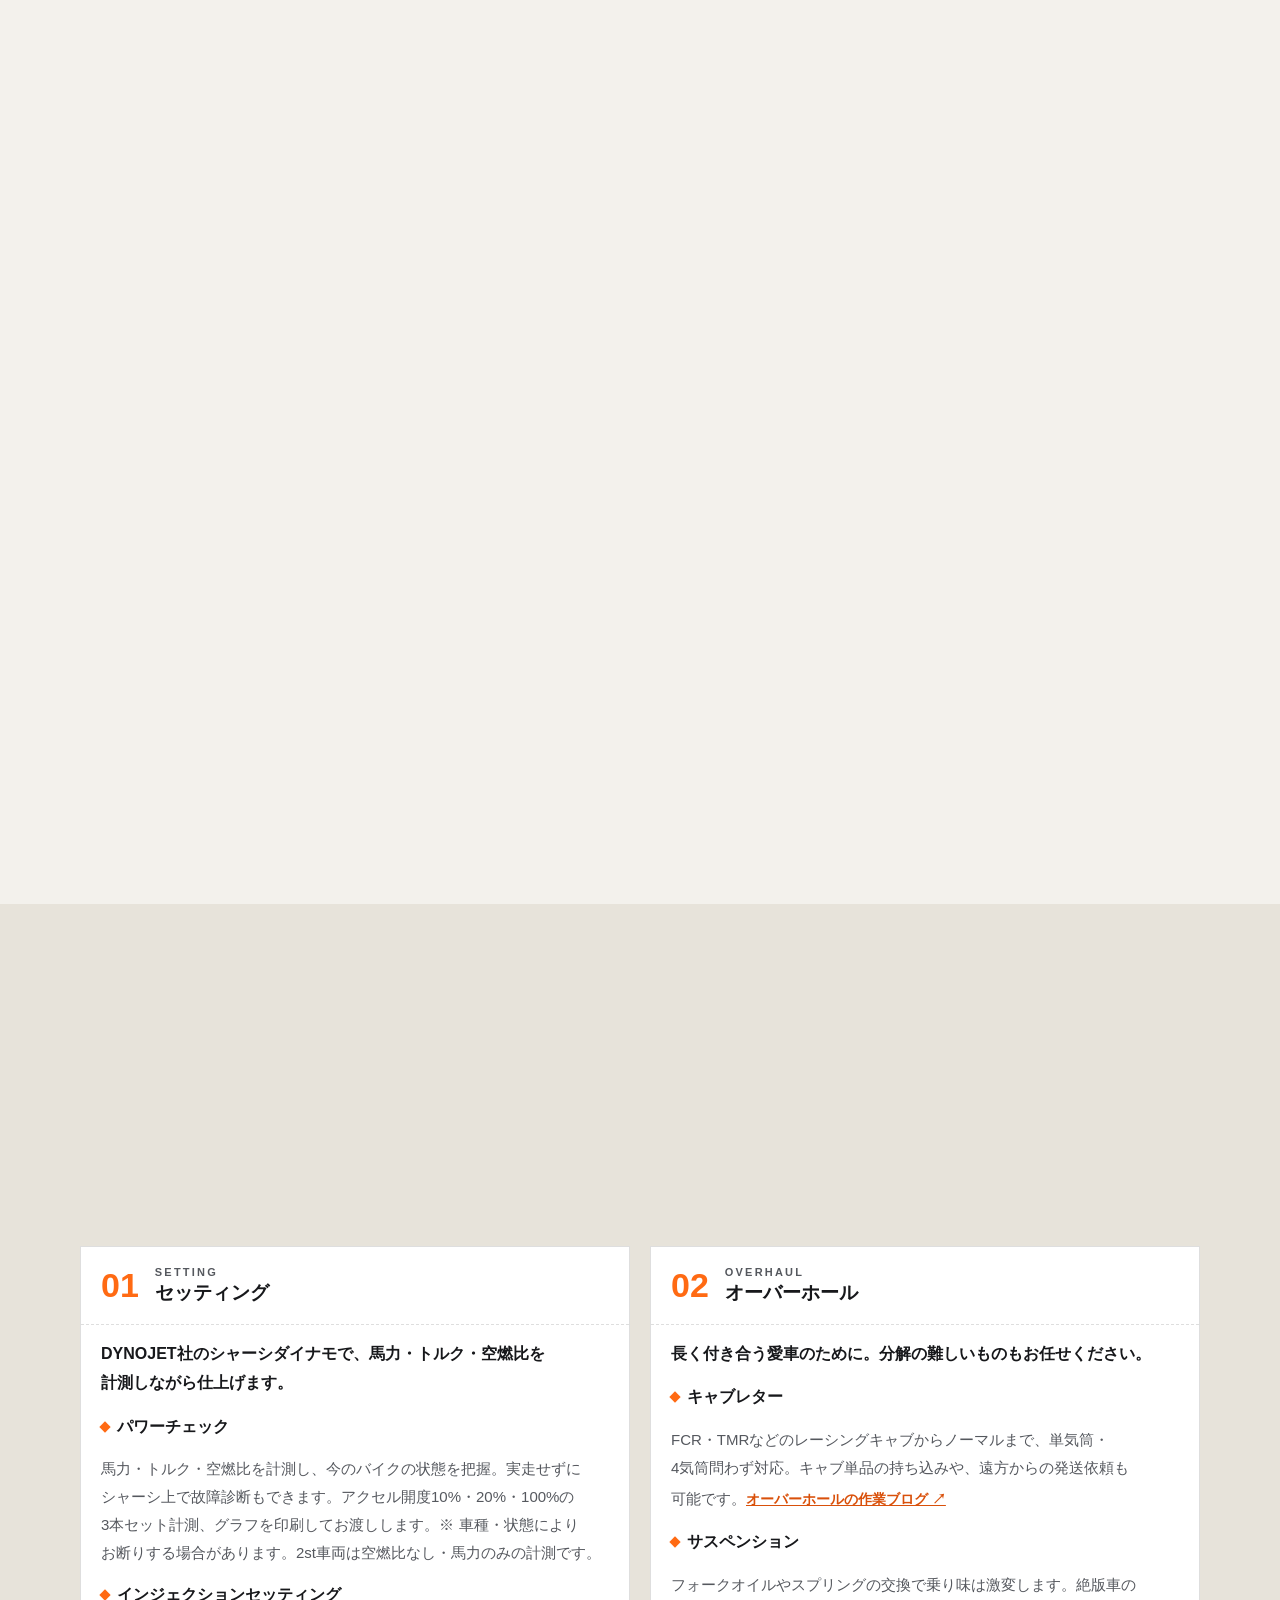
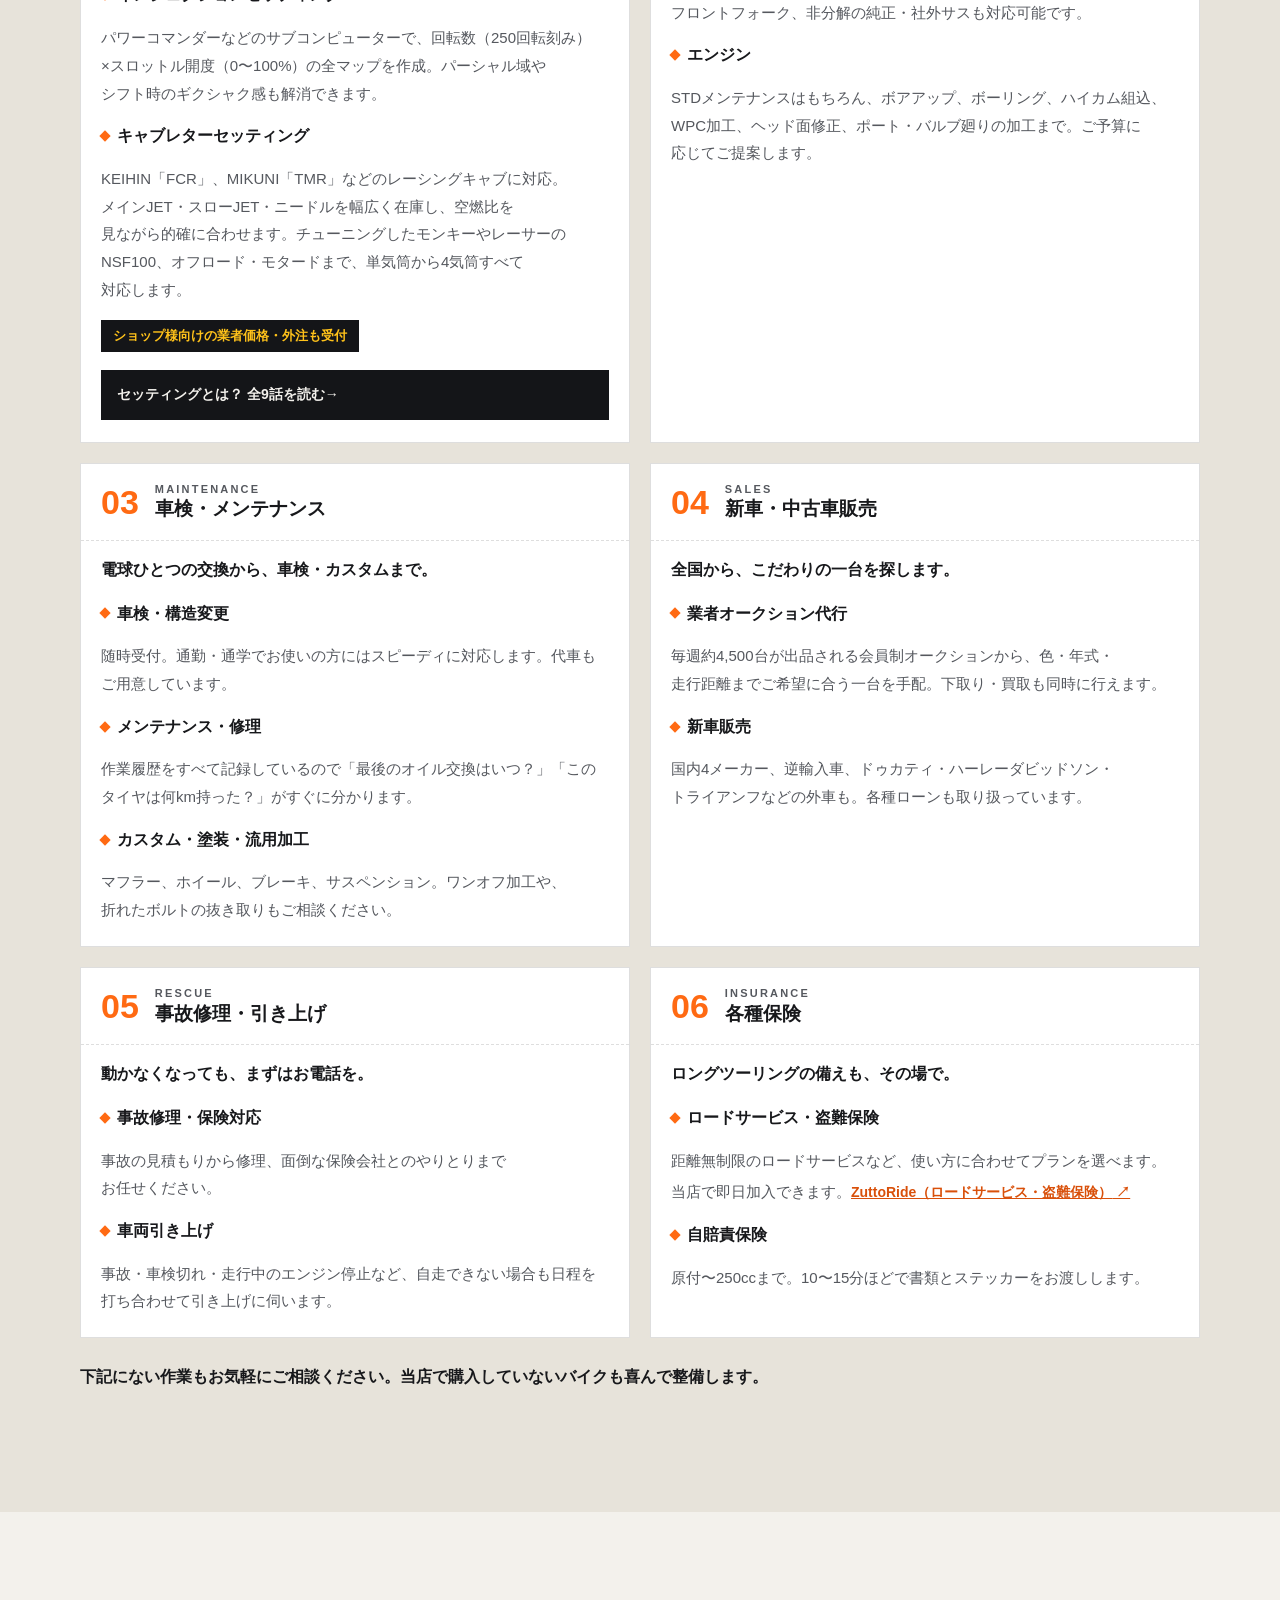
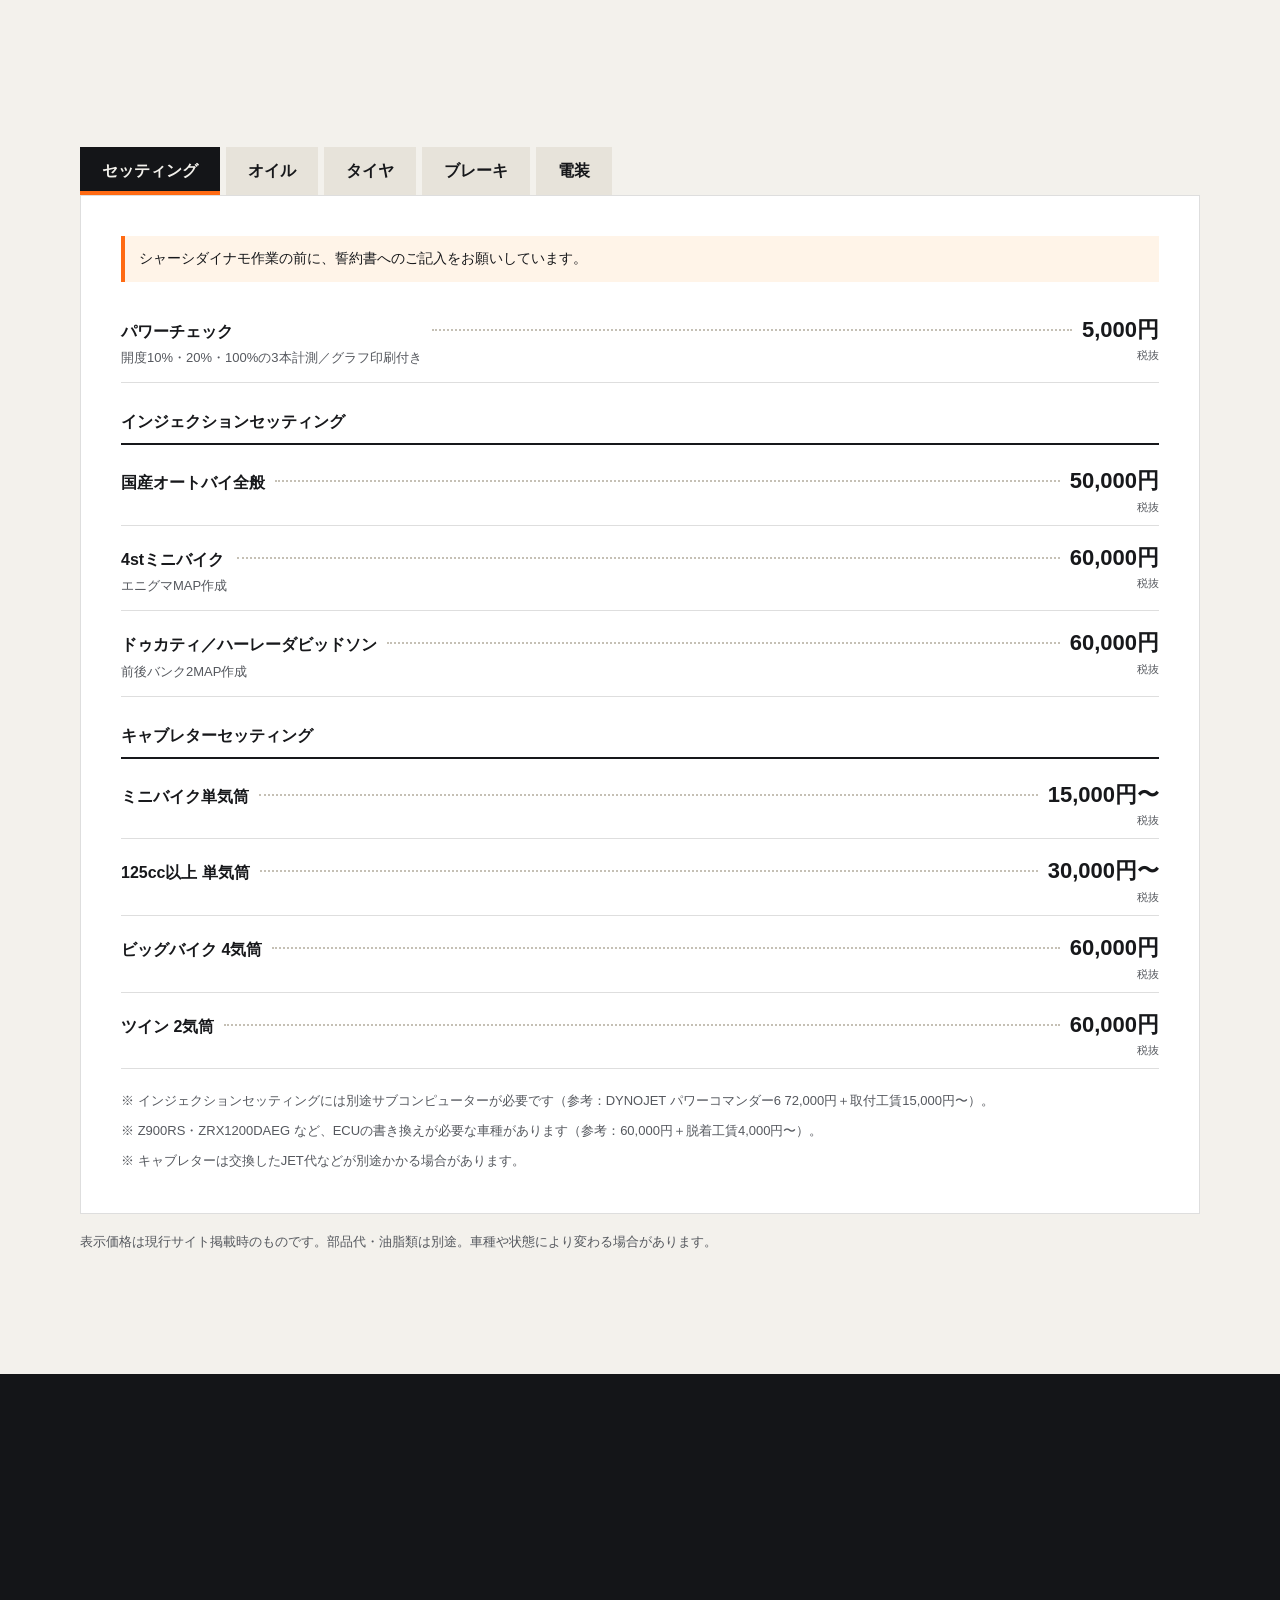
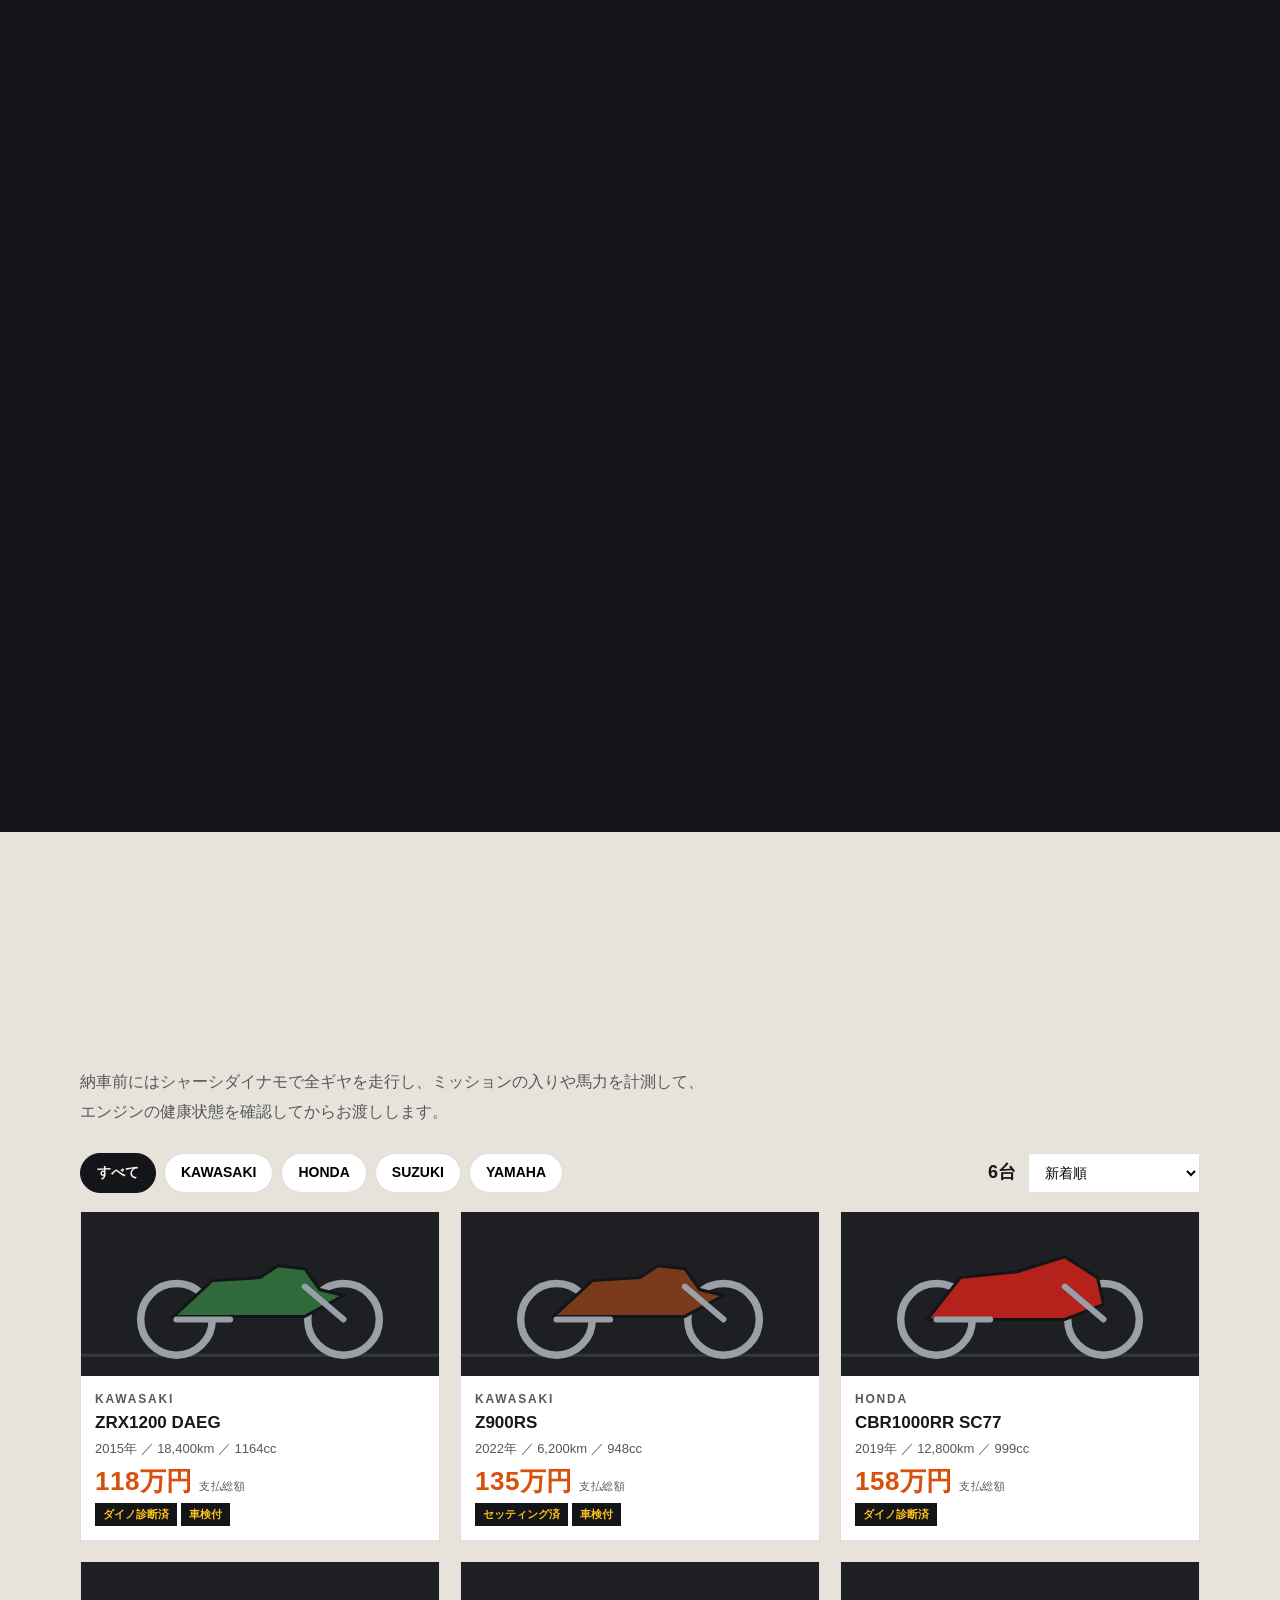
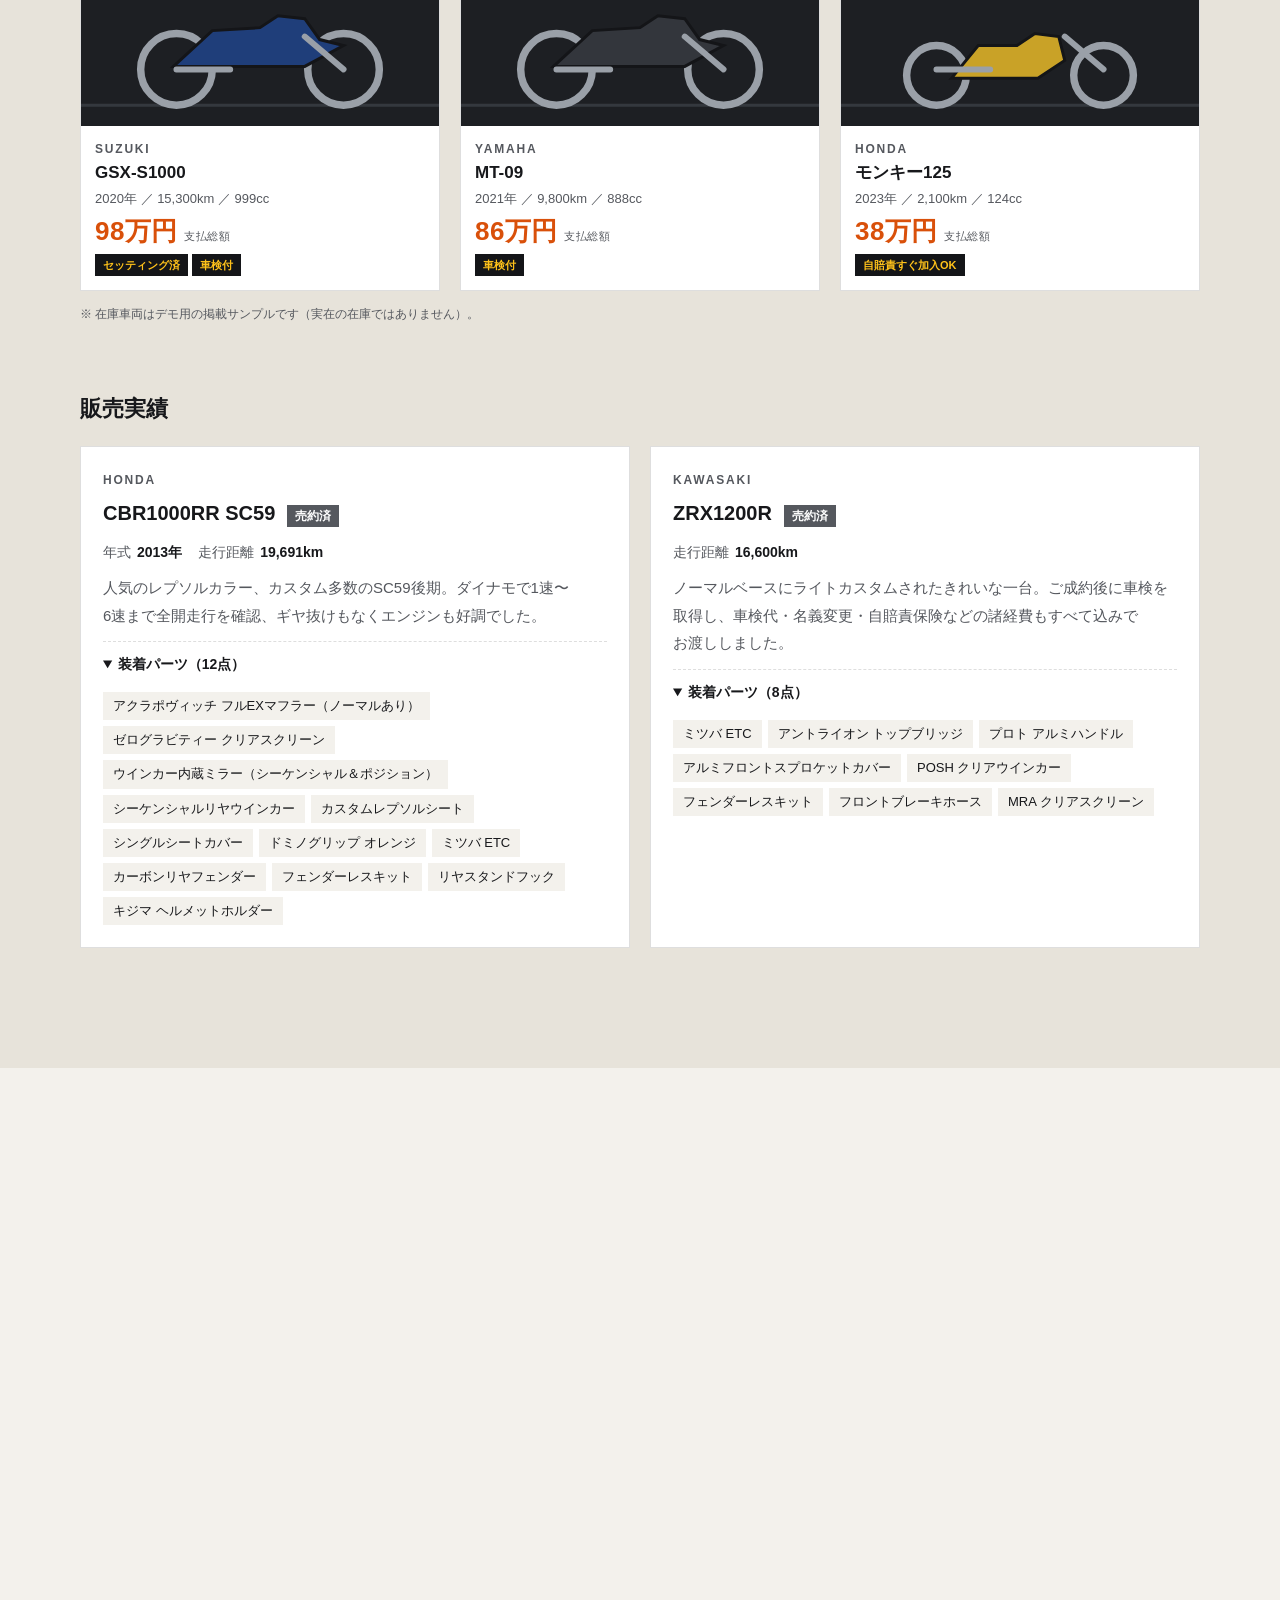
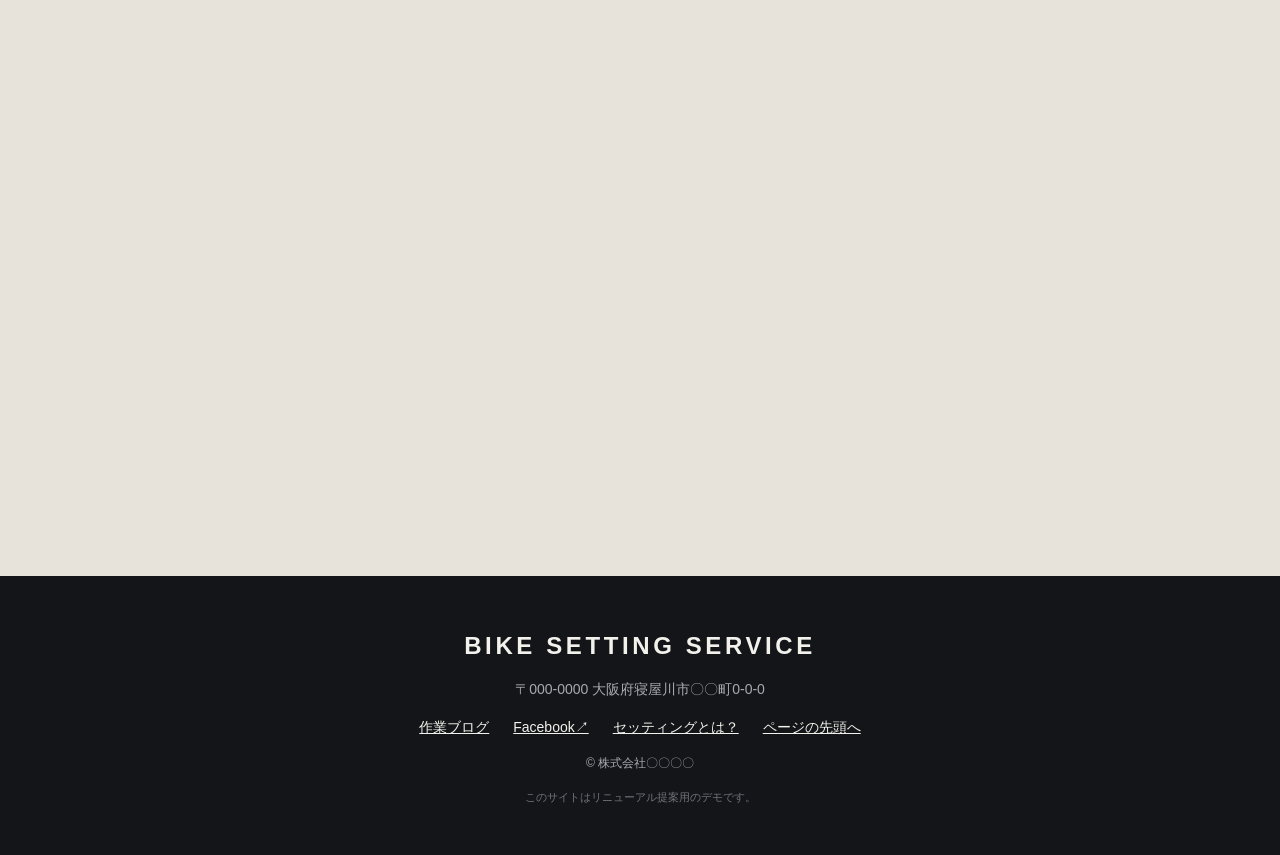
==== commit 84a60b34: "ダイノ表示から車名の記載を外す" ====
--- a/bike-setting-service/index.html
+++ b/bike-setting-service/index.html
@@ -55,7 +55,7 @@
 
     <figure class="dyno" aria-label="シャーシダイナモの計測グラフ（イメージ）">
       <div class="dyno-head">
-        <span>DYNO RUN #07 ／ PANIGALE V4 R</span><span class="rec">● REC</span>
+        <span>DYNO RUN #07</span><span class="rec">● REC</span>
       </div>
       <svg viewBox="0 0 400 260" class="dyno-chart" aria-hidden="true">
         <g class="dyno-grid">
@@ -78,7 +78,7 @@
         <div><small>MAX TORQUE</small><b>111.3<i>Nm</i></b><small>@12,000rpm</small></div>
         <div><small>A/F</small><b>13.0</b><small>TARGET</small></div>
       </div>
-      <p class="dyno-cap">※ グラフはイメージです（数値はパニガーレV4Rの公称値を参考）</p>
+      <p class="dyno-cap">※ グラフはイメージです</p>
     </figure>
   </div>
 </header>
